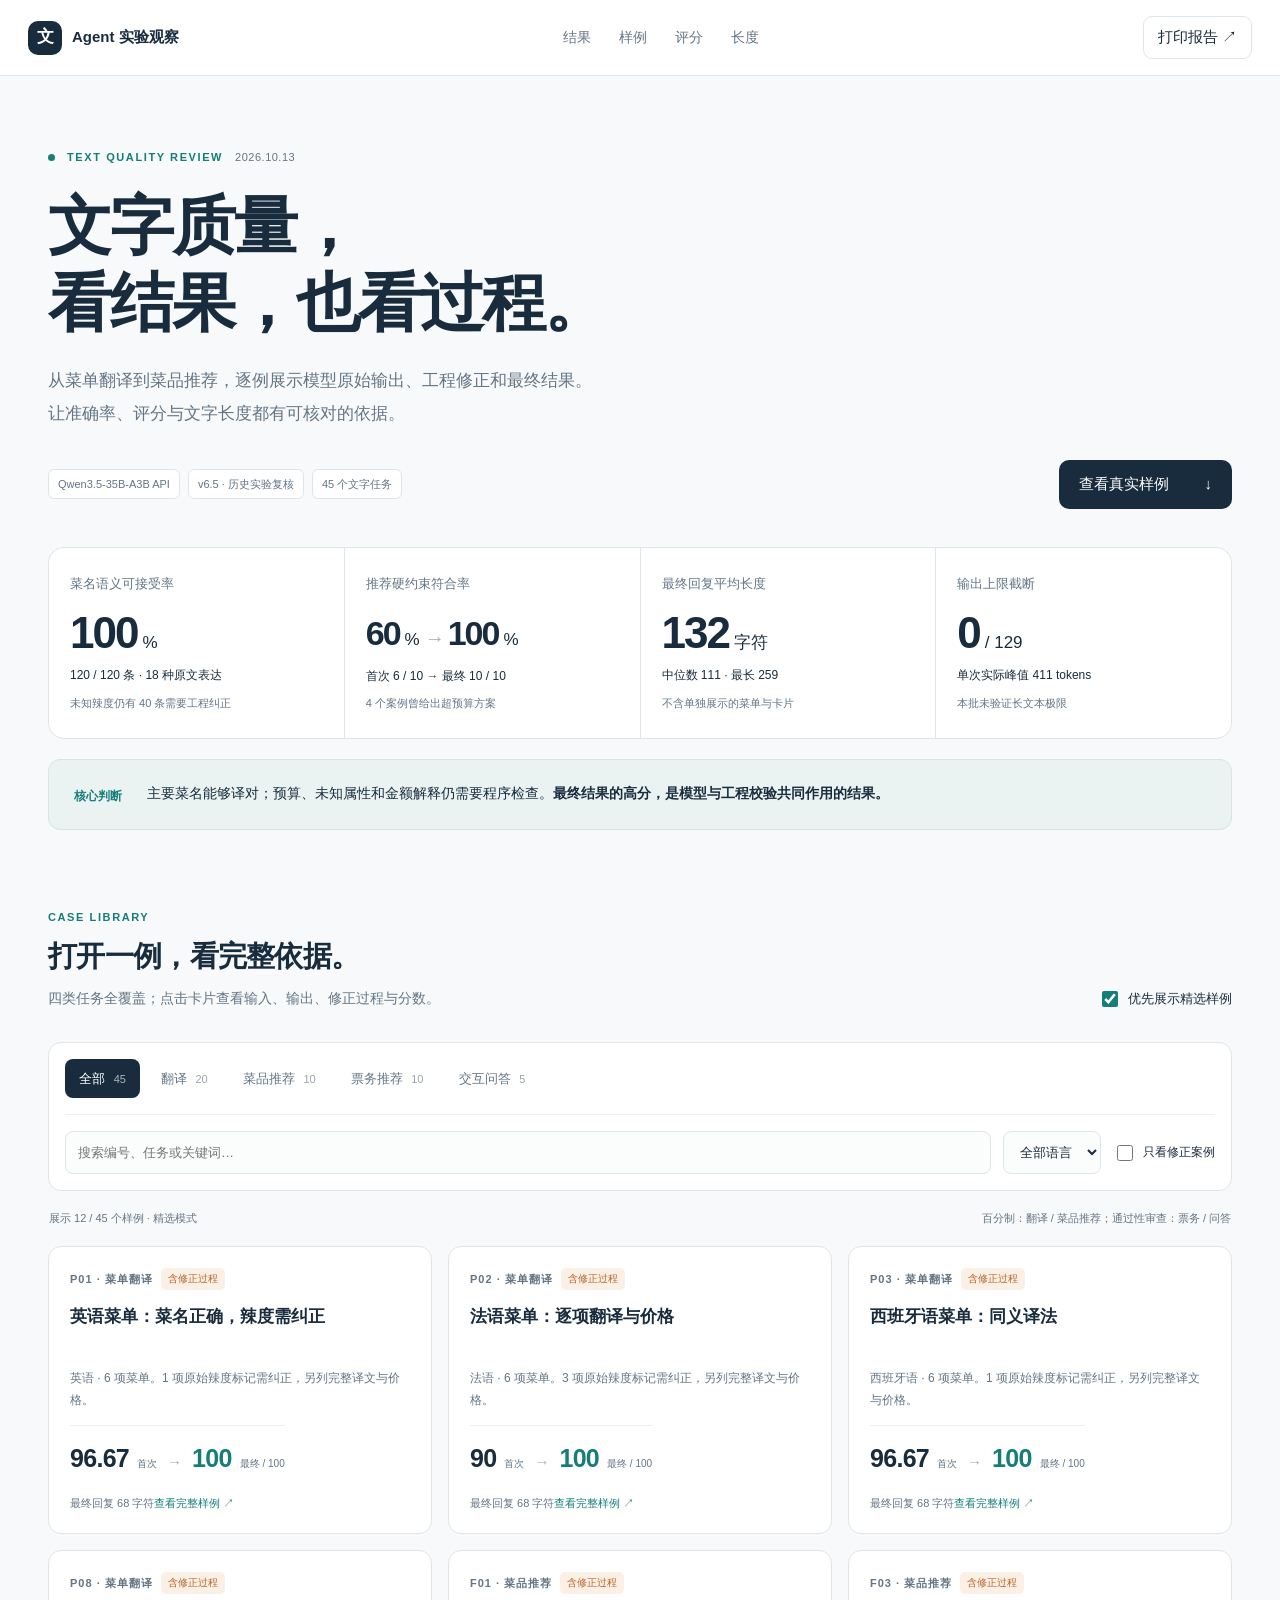
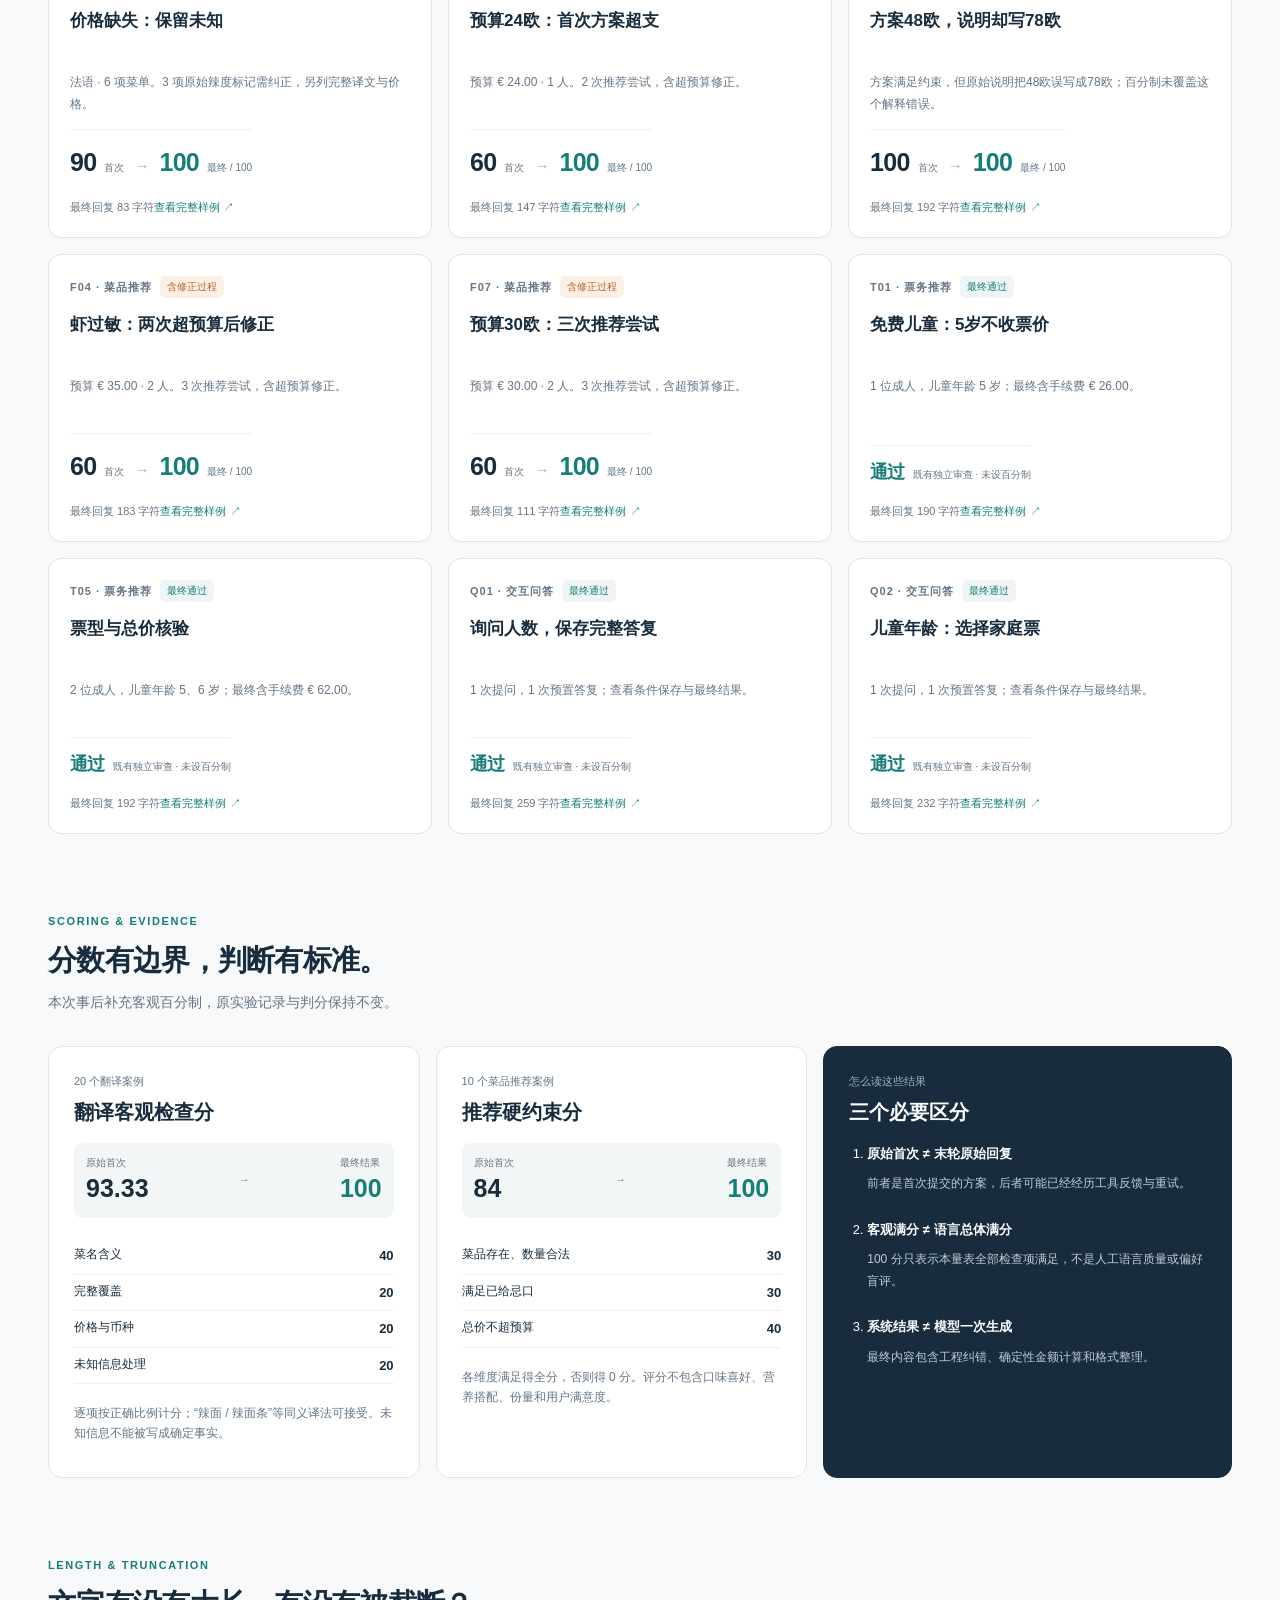
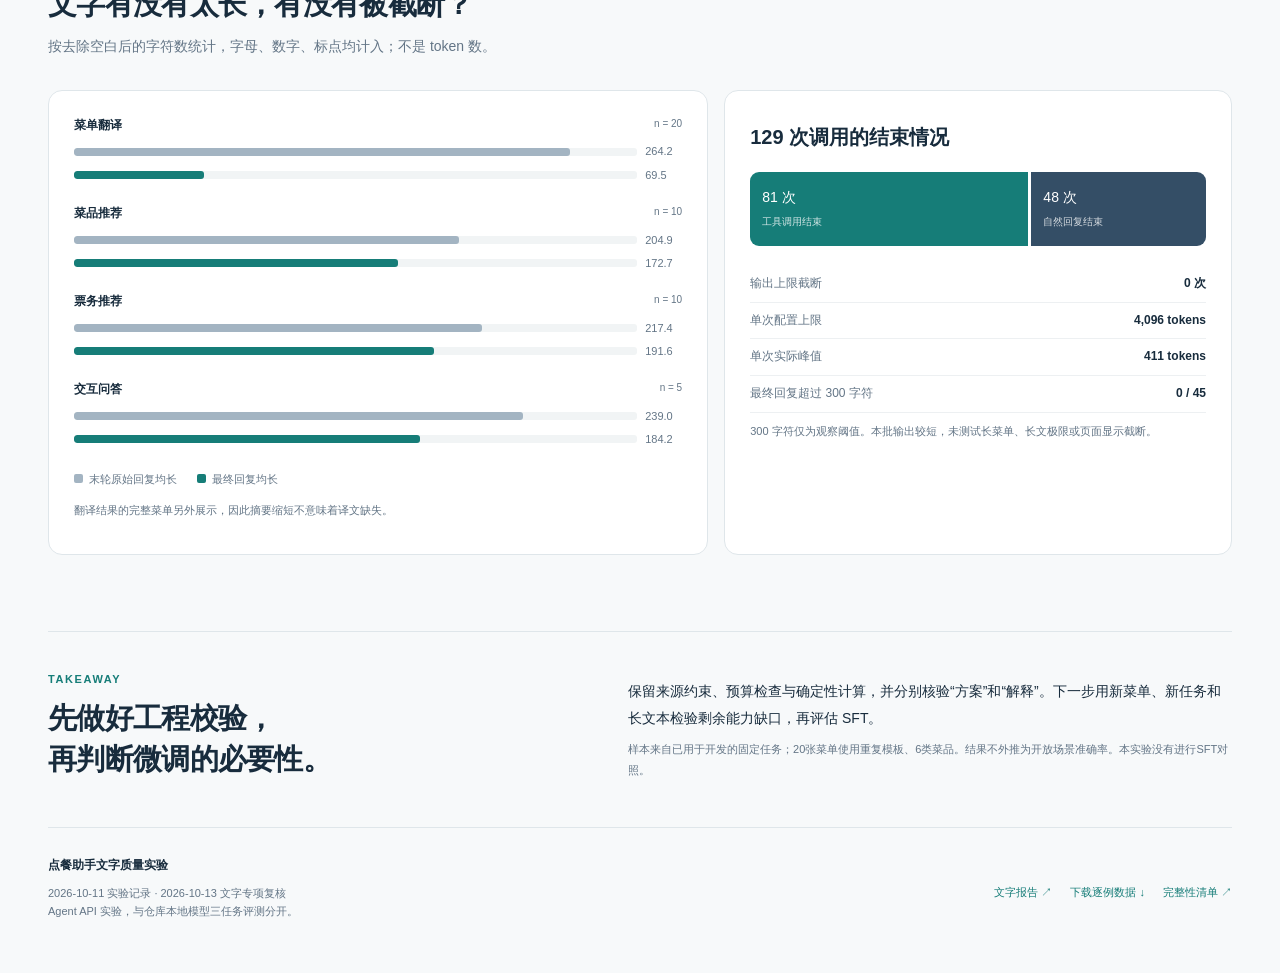
==== docs/agent-text-report/index.html @ ec736a0b "Add offline Agent text quality showcase with audited examples" ====
<!doctype html>
<html lang="zh-CN">
<head><meta charset="utf-8"><meta name="viewport" content="width=device-width,initial-scale=1"><meta name="description" content="45个文字任务的输入、原始输出、最终结果与评分。离线可用的点餐助手实验展示。"><title>点餐助手 · 文字质量实验</title><link rel="stylesheet" href="assets/style.css"></head>
<body>
<header class="topbar"><a class="brand" href="#"><span class="brand-icon">文</span> Agent 实验观察</a><nav aria-label="页面导航"><a href="#results">结果</a><a href="#examples">样例</a><a href="#method">评分</a><a href="#length">长度</a></nav><button class="quiet" id="print">打印报告 ↗</button></header>
<main>
<section class="hero"><div class="eyebrow"><i></i> TEXT QUALITY REVIEW <span>2026.10.13</span></div><h1>文字质量，<br>看结果，也看过程。</h1><p class="hero-description">从菜单翻译到菜品推荐，逐例展示模型原始输出、工程修正和最终结果。<br class="desktop">让准确率、评分与文字长度都有可核对的依据。</p><div class="hero-bottom"><div class="chips"><span>Qwen3.5-35B-A3B API</span><span>v6.5 · 历史实验复核</span><span>45 个文字任务</span></div><a class="primary" href="#examples">查看真实样例 <span>↓</span></a></div></section>
<section id="results" class="stats" aria-label="核心结果">
<article><div class="stat-label">菜名语义可接受率</div><div class="stat-number">100<span>%</span></div><p>120 / 120 条 · 18 种原文表达</p><small>未知辣度仍有 40 条需要工程纠正</small></article>
<article><div class="stat-label">推荐硬约束符合率</div><div class="stat-number flow">60<span>%</span><b>→</b>100<span>%</span></div><p>首次 6 / 10 → 最终 10 / 10</p><small>4 个案例曾给出超预算方案</small></article>
<article><div class="stat-label">最终回复平均长度</div><div class="stat-number">132<span>字符</span></div><p>中位数 111 · 最长 259</p><small>不含单独展示的菜单与卡片</small></article>
<article><div class="stat-label">输出上限截断</div><div class="stat-number">0<span>/ 129</span></div><p>单次实际峰值 411 tokens</p><small>本批未验证长文本极限</small></article>
</section>
<aside class="key-finding"><span>核心判断</span><p>主要菜名能够译对；预算、未知属性和金额解释仍需要程序检查。<strong>最终结果的高分，是模型与工程校验共同作用的结果。</strong></p></aside>
<section id="examples" class="section"><div class="section-head"><div><div class="eyebrow">CASE LIBRARY</div><h2>打开一例，看完整依据。</h2><p>四类任务全覆盖；点击卡片查看输入、输出、修正过程与分数。</p></div><label class="feature-switch"><input id="featured" type="checkbox" checked> 优先展示精选样例</label></div>
<div class="filters"><div class="tabs" role="group" aria-label="任务类型"><button class="active" data-group="all" aria-pressed="true">全部 <em>45</em></button><button data-group="paper" aria-pressed="false">翻译 <em>20</em></button><button data-group="food" aria-pressed="false">菜品推荐 <em>10</em></button><button data-group="ticket" aria-pressed="false">票务推荐 <em>10</em></button><button data-group="interactive" aria-pressed="false">交互问答 <em>5</em></button></div><div class="filter-inputs"><input id="search" type="search" placeholder="搜索编号、任务或关键词…" aria-label="搜索样例"><select id="language" aria-label="语言筛选"><option value="all">全部语言</option><option value="English">英语</option><option value="French">法语</option><option value="Spanish">西班牙语</option></select><label><input type="checkbox" id="corrected"> 只看修正案例</label></div></div>
<div class="list-caption"><span id="case-count" aria-live="polite"></span><span>百分制：翻译 / 菜品推荐；通过性审查：票务 / 问答</span></div><div id="case-grid" class="case-grid"></div><div id="empty" class="empty" hidden>没有匹配样例。试试关闭精选筛选或更换关键词。</div></section>
<section id="method" class="section"><div class="section-head"><div><div class="eyebrow">SCORING & EVIDENCE</div><h2>分数有边界，判断有标准。</h2><p>本次事后补充客观百分制，原实验记录与判分保持不变。</p></div></div><div class="method-grid"><article class="panel"><div class="panel-kicker">20 个翻译案例</div><h3>翻译客观检查分</h3><div class="score-comparison"><span>原始首次 <b>93.33</b></span><span>→</span><span>最终结果 <b>100</b></span></div><ul class="rubric"><li><span>菜名含义</span><b>40</b></li><li><span>完整覆盖</span><b>20</b></li><li><span>价格与币种</span><b>20</b></li><li><span>未知信息处理</span><b>20</b></li></ul><p>逐项按正确比例计分；“辣面 / 辣面条”等同义译法可接受。未知信息不能被写成确定事实。</p></article><article class="panel"><div class="panel-kicker">10 个菜品推荐案例</div><h3>推荐硬约束分</h3><div class="score-comparison"><span>原始首次 <b>84</b></span><span>→</span><span>最终结果 <b>100</b></span></div><ul class="rubric"><li><span>菜品存在、数量合法</span><b>30</b></li><li><span>满足已给忌口</span><b>30</b></li><li><span>总价不超预算</span><b>40</b></li></ul><p>各维度满足得全分，否则得 0 分。评分不包含口味喜好、营养搭配、份量和用户满意度。</p></article><article class="panel dark"><div class="panel-kicker">怎么读这些结果</div><h3>三个必要区分</h3><ol><li><b>原始首次 ≠ 末轮原始回复</b><p>前者是首次提交的方案，后者可能已经经历工具反馈与重试。</p></li><li><b>客观满分 ≠ 语言总体满分</b><p>100 分只表示本量表全部检查项满足，不是人工语言质量或偏好盲评。</p></li><li><b>系统结果 ≠ 模型一次生成</b><p>最终内容包含工程纠错、确定性金额计算和格式整理。</p></li></ol></article></div></section>
<section id="length" class="section"><div class="section-head"><div><div class="eyebrow">LENGTH & TRUNCATION</div><h2>文字有没有太长，有没有被截断？</h2><p>按去除空白后的字符数统计，字母、数字、标点均计入；不是 token 数。</p></div></div><div class="length-layout"><div class="panel"><div id="length-chart"></div><div class="legend"><span><i class="raw-dot"></i>末轮原始回复均长</span><span><i class="final-dot"></i>最终回复均长</span></div><p class="note">翻译结果的完整菜单另外展示，因此摘要缩短不意味着译文缺失。</p></div><div class="panel"><h3>129 次调用的结束情况</h3><div class="termination"><div style="flex:81">81 次<br><small>工具调用结束</small></div><div style="flex:48">48 次<br><small>自然回复结束</small></div></div><dl class="numbers"><div><dt>输出上限截断</dt><dd>0 次</dd></div><div><dt>单次配置上限</dt><dd>4,096 tokens</dd></div><div><dt>单次实际峰值</dt><dd>411 tokens</dd></div><div><dt>最终回复超过 300 字符</dt><dd>0 / 45</dd></div></dl><p class="note">300 字符仅为观察阈值。本批输出较短，未测试长菜单、长文极限或页面显示截断。</p></div></div></section>
<section class="closing"><div><div class="eyebrow">TAKEAWAY</div><h2>先做好工程校验，<br>再判断微调的必要性。</h2></div><div><p>保留来源约束、预算检查与确定性计算，并分别核验“方案”和“解释”。下一步用新菜单、新任务和长文本检验剩余能力缺口，再评估 SFT。</p><p class="note">样本来自已用于开发的固定任务；20张菜单使用重复模板、6类菜品。结果不外推为开放场景准确率。本实验没有进行SFT对照。</p></div></section>
<footer><div><b>点餐助手文字质量实验</b><p>2026-10-11 实验记录 · 2026-10-13 文字专项复核<br>Agent API 实验，与仓库本地模型三任务评测分开。</p></div><div class="footer-links"><a href="report.md">文字报告 ↗</a><a href="data/cases.json" download>下载逐例数据 ↓</a><a href="data/integrity.json">完整性清单 ↗</a></div></footer>
</main>
<dialog id="case-dialog" aria-labelledby="detail-title"><header class="dialog-header"><div><span id="detail-kicker" class="eyebrow"></span><h2 id="detail-title"></h2></div><button id="close-dialog" class="close" aria-label="关闭样例">×</button></header><div id="detail-content"></div><div class="dialog-footer"><span id="detail-position"></span><div><button id="previous" class="quiet">← 上一例</button><button id="next" class="quiet">下一例 →</button></div></div></dialog>
<script src="assets/data.js"></script><script src="assets/app.js"></script>
</body></html>
---- docs/agent-text-report/assets/style.css ----
:root{--ink:#182c3d;--muted:#637586;--line:#dfe6ea;--teal:#167d78;--orange:#b96327;--surface:#f2f5f6}*{box-sizing:border-box}html{scroll-behavior:smooth;scroll-padding-top:90px}body{margin:0;background:#f7f9fa;color:var(--ink);font:15px/1.65 Inter,"Segoe UI","Microsoft YaHei",sans-serif}a{color:inherit}button,input,select{font:inherit}button,a,input,select{outline-offset:4px}button{cursor:pointer}button:disabled{opacity:.4;cursor:default}.topbar{height:76px;display:flex;align-items:center;justify-content:space-between;padding:0 max(28px,calc((100vw - 1240px)/2));border-bottom:1px solid var(--line);background:#ffffffed;backdrop-filter:blur(16px);position:sticky;top:0;z-index:20;gap:24px}.brand{display:flex;align-items:center;gap:10px;text-decoration:none;font-weight:700;white-space:nowrap}.brand-icon{display:grid;place-items:center;width:34px;height:34px;background:var(--ink);color:white;border-radius:10px;font-size:17px}.topbar nav{display:flex;gap:28px}.topbar nav a{text-decoration:none;color:var(--muted);font-size:14px}.topbar nav a:hover{color:var(--teal)}.quiet{border:1px solid var(--line);border-radius:9px;padding:8px 14px;background:white;color:var(--ink)}main{max-width:1240px;padding:0 28px;margin:auto}.hero{padding:72px 0 38px}.eyebrow{font-size:11px;font-weight:750;letter-spacing:1.6px;color:var(--teal);display:flex;gap:12px;align-items:center}.eyebrow i{width:7px;height:7px;background:var(--teal);border-radius:50%}.eyebrow span{color:var(--muted);font-weight:400;letter-spacing:.5px}h1{font-size:clamp(36px,5vw,64px);letter-spacing:-2px;line-height:1.2;font-weight:750;margin:22px 0}h2{font-size:29px;line-height:1.4;letter-spacing:-.7px;margin:10px 0}h3{font-size:20px;line-height:1.45;margin:7px 0 16px}p{margin:8px 0}.hero-description{font-size:17px;line-height:1.95;color:var(--muted)}.hero-bottom{display:flex;align-items:center;justify-content:space-between;gap:20px;margin-top:30px}.chips{display:flex;flex-wrap:wrap;gap:8px}.chips span,.badge{font-size:11px;border:1px solid var(--line);background:white;border-radius:6px;padding:5px 9px;color:var(--muted)}.primary{background:var(--ink);color:white;padding:12px 20px;border-radius:10px;text-decoration:none;display:flex;gap:36px;white-space:nowrap}.stats{display:grid;grid-template-columns:repeat(4,minmax(0,1fr));gap:1px;background:var(--line);border:1px solid var(--line);border-radius:16px;overflow:hidden}.stats article{padding:25px 21px;background:white}.stat-label{font-size:13px;color:var(--muted)}.stat-number{font-size:44px;letter-spacing:-2px;font-weight:650;line-height:1.5;margin-top:6px;white-space:nowrap}.stat-number span{font-size:17px;letter-spacing:0;margin-left:5px;font-weight:500}.stat-number.flow{font-size:34px;line-height:1.95}.stat-number b{font-size:20px;color:#a3b3bb;margin:0 5px}.stats p{font-size:12px;margin:0 0 8px}.stats small{font-size:11px;color:var(--muted);line-height:1.7;display:block}.key-finding{display:flex;gap:25px;padding:22px 25px;background:#eaf3f1;border:1px solid #d5e5e0;border-radius:12px;margin:20px 0 0}.key-finding>span{font-size:12px;color:var(--teal);font-weight:700;white-space:nowrap;padding-top:5px}.key-finding p{margin:0;font-size:14px}.key-finding strong{font-weight:600}.section{padding-top:78px}.section-head{display:flex;align-items:flex-end;justify-content:space-between;gap:20px;margin-bottom:24px}.section-head p{color:var(--muted);font-size:14px}.feature-switch{white-space:nowrap;font-size:13px;display:flex;gap:7px;align-items:center;padding-bottom:8px}input[type=checkbox]{accent-color:var(--teal);width:16px;height:16px}.filters{background:white;border:1px solid var(--line);border-radius:13px;padding:16px}.tabs{display:flex;gap:7px;flex-wrap:wrap}.tabs button{background:transparent;border:0;border-radius:8px;padding:9px 14px;font-size:13px;color:var(--muted)}.tabs button.active{background:var(--ink);color:white}.tabs em{font-style:normal;font-size:11px;opacity:.65;margin-left:5px}.filter-inputs{display:flex;gap:12px;margin-top:16px;padding-top:16px;border-top:1px solid #edf0f2}.filter-inputs input[type=search]{flex:1;min-width:120px}.filter-inputs input[type=search],.filter-inputs select{border:1px solid var(--line);padding:10px 12px;background:#fbfcfc;border-radius:8px;font-size:13px;color:var(--ink)}.filter-inputs label{display:flex;align-items:center;gap:7px;font-size:12px;white-space:nowrap}.list-caption{display:flex;justify-content:space-between;gap:14px;color:var(--muted);font-size:11px;margin:18px 1px}.case-grid{display:grid;grid-template-columns:repeat(3,minmax(0,1fr));gap:16px}.case-card{background:white;border:1px solid var(--line);border-radius:13px;padding:21px;text-align:left;color:var(--ink);display:flex;flex-direction:column;gap:14px;transition:transform .15s,border-color .15s;min-width:0}.case-card:hover{transform:translateY(-3px);border-color:#87b1ac;box-shadow:0 8px 24px #17324a08}.card-top{display:flex;justify-content:space-between;align-items:center;gap:8px}.case-id{font-size:11px;letter-spacing:1px;font-weight:700;color:var(--muted)}.tag{background:#eef5f4;color:var(--teal);border-radius:5px;padding:3px 7px;font-size:10px}.tag.warning{background:#fbf0e6;color:var(--orange)}.case-card h3{font-size:17px;margin:0;line-height:1.5;min-height:50px}.case-card p{font-size:12px;color:var(--muted);margin:0;line-height:1.8;min-height:43px}.card-score{display:flex;gap:8px;align-items:baseline;padding-top:12px;border-top:1px solid #edf0f2;margin-top:auto}.card-score b{font-size:25px;font-weight:650;letter-spacing:-.7px}.card-score b.final{color:var(--teal)}.card-score small{font-size:10px;color:var(--muted)}.card-score .arrow{font-size:15px;color:#a2b1ba;margin:0 2px}.card-footer{display:flex;justify-content:space-between;font-size:11px;color:var(--muted)}.card-footer span:last-child{color:var(--teal)}.pass-score{font-size:18px!important;color:var(--teal)}.empty{padding:50px;text-align:center;color:var(--muted);border:1px dashed var(--line);border-radius:13px}.method-grid{display:grid;grid-template-columns:1fr 1fr 1.1fr;gap:16px}.panel{background:white;border:1px solid var(--line);border-radius:14px;padding:25px;min-width:0}.panel-kicker{font-size:11px;color:var(--muted);margin-bottom:8px}.score-comparison{display:flex;justify-content:space-between;align-items:center;background:#f3f6f6;padding:12px;border-radius:8px;font-size:10px;color:var(--muted)}.score-comparison b{display:block;color:var(--ink);font-size:25px;line-height:1.4}.score-comparison span:last-child b{color:var(--teal)}.rubric{list-style:none;padding:0;margin:20px 0}.rubric li{display:flex;justify-content:space-between;border-bottom:1px solid #edf0f2;padding:7px 0;font-size:12px}.rubric b{font-size:13px}.panel>p{color:var(--muted);font-size:12px}.panel.dark{background:var(--ink);color:white;border-color:var(--ink)}.dark .panel-kicker{color:#98b7c0}.dark ol{padding-left:18px;display:flex;flex-direction:column;gap:16px;font-size:13px}.dark ol p{font-size:12px;color:#c0cfd6;line-height:1.85}.length-layout{display:grid;grid-template-columns:1.3fr 1fr;gap:16px}.bar-group{margin-bottom:20px}.bar-label{display:flex;justify-content:space-between;margin-bottom:7px;font-size:12px}.bar-label small{color:var(--muted)}.bar-row{display:flex;align-items:center;gap:8px;margin:5px 0}.bar-track{height:8px;border-radius:3px;background:#f1f4f5;flex:1;overflow:hidden}.bar-fill{height:100%;background:#a3b4c2;border-radius:3px}.bar-fill.final{background:var(--teal)}.bar-row>span{width:37px;font-size:11px;color:var(--muted);font-variant-numeric:tabular-nums}.legend{display:flex;gap:20px;font-size:11px;color:var(--muted);margin:22px 0 12px}.legend i{width:9px;height:9px;display:inline-block;margin-right:6px;border-radius:2px}.raw-dot{background:#a3b4c2}.final-dot{background:var(--teal)}.note{font-size:11px!important;color:var(--muted);line-height:1.9}.termination{display:flex;gap:3px;border-radius:9px;overflow:hidden;margin:20px 0}.termination>div{padding:14px 12px;font-size:14px;color:white;background:var(--teal)}.termination>div+div{background:#344e66}.termination small{font-size:10px;opacity:.8}.numbers{margin:0}.numbers>div{display:flex;justify-content:space-between;border-bottom:1px solid #edf0f2;padding:8px 0;gap:12px;font-size:12px}.numbers dt{color:var(--muted)}.numbers dd{margin:0;font-weight:600}.closing{display:grid;grid-template-columns:1fr 1.15fr;gap:55px;border-top:1px solid var(--line);margin-top:76px;padding:38px 0}.closing p{font-size:14px;line-height:1.9}footer{display:flex;justify-content:space-between;gap:20px;padding:28px 0 45px;border-top:1px solid var(--line);font-size:12px}footer p{color:var(--muted);font-size:11px}.footer-links{display:flex;gap:18px;align-items:center;font-size:11px}.footer-links a{text-decoration:none;color:var(--teal)}dialog{width:min(1120px,calc(100vw - 32px));max-height:92vh;overflow:auto;border:1px solid var(--line);border-radius:18px;padding:0;color:var(--ink);background:#f8fafb;box-shadow:0 25px 100px #0c233440}dialog::backdrop{background:#102a3d80;backdrop-filter:blur(4px)}body.dialog-open{overflow:hidden}.dialog-header{padding:24px 30px 20px;display:flex;justify-content:space-between;align-items:center;background:white;border-bottom:1px solid var(--line);gap:20px;position:sticky;top:0;z-index:5}.dialog-header h2{font-size:23px;margin:5px 0 0}.close{border:1px solid var(--line);background:white;font-size:26px;width:38px;height:38px;border-radius:50%;flex-shrink:0;display:grid;place-items:center;line-height:1}.detail-main{padding:25px 30px}.detail-score{display:flex;align-items:center;justify-content:space-between;gap:22px;padding:20px 23px;background:var(--ink);color:white;border-radius:12px;margin-bottom:22px}.detail-score .score-pair{display:flex;gap:20px;align-items:center;flex-shrink:0}.score-pair b{font-size:31px;font-weight:600}.score-pair span{font-size:11px;display:block;color:#b5c8d2}.score-pair .to{color:#b5c8d2}.detail-score p{font-size:12px;color:#dae4e9;max-width:510px}.detail-columns{display:grid;grid-template-columns:310px 1fr;gap:22px;align-items:start}.input-panel{background:white;border:1px solid var(--line);padding:18px;border-radius:11px}.input-panel h3{font-size:15px;margin:0 0 12px}.input-panel img{width:100%;border:1px solid var(--line);border-radius:6px}.input-panel .source-link{display:block;font-size:11px;color:var(--teal);margin:8px 0 14px}.detail-label{font-size:11px;letter-spacing:.3px;color:var(--muted);margin:0 0 9px}.input-panel p{font-size:12px;white-space:pre-wrap;overflow-wrap:anywhere}.detail-chip{display:inline-block;font-size:11px;background:#eef3f5;padding:4px 7px;border-radius:5px;margin:0 4px 5px 0}.detail-block{background:white;border:1px solid var(--line);padding:20px;border-radius:11px;margin-bottom:15px;min-width:0}.detail-block h3{font-size:16px;margin:0 0 12px}.detail-block h4{font-size:12px;margin:12px 0 8px}.detail-block pre,.input-panel pre{font:12px/1.9 "Segoe UI","Microsoft YaHei",sans-serif;white-space:pre-wrap;overflow-wrap:anywhere;margin:0;background:#f5f7f8;border-radius:7px;padding:13px;color:#334d61;max-height:390px;overflow:auto}.input-panel pre{max-height:270px;font-size:11px}.detail-block.final-block{border-top:3px solid var(--teal)}.detail-block.raw-block{border-top:3px solid #c29168}.comparison-table{width:100%;border-collapse:collapse;font-size:11px;text-align:left}.comparison-table th{color:var(--muted);font-weight:500;padding:9px 7px;border-bottom:1px solid var(--line);background:#f5f7f8}.comparison-table td{padding:10px 7px;border-bottom:1px solid #edf0f2;vertical-align:top;overflow-wrap:anywhere}.table-wrap{overflow:auto}.changed{color:var(--orange);background:#fff5ec;border-radius:4px;padding:2px 4px;display:inline-block}.correct{color:var(--teal)}.detail-note{font-size:11px;color:var(--muted);margin:9px 0}.explanation{padding:12px 15px;background:#edf5f3;border-radius:8px;font-size:12px;margin-bottom:16px;line-height:1.9}.explanation.warning{background:#fff3e8;color:#855029}.timeline-item{border-left:2px solid #d5e4e3;padding:0 0 18px 14px;margin-left:5px;font-size:12px}.timeline-item:last-child{padding-bottom:0}.timeline-item b{display:block}.timeline-item p{font-size:11px;color:var(--muted)}details{margin:12px 0}summary{cursor:pointer;font-size:12px;color:var(--teal)}details>pre{margin-top:9px!important}.audit-note{font-size:12px;color:var(--muted);line-height:1.95}.dialog-footer{display:flex;justify-content:space-between;align-items:center;border-top:1px solid var(--line);background:white;padding:16px 30px;font-size:11px;color:var(--muted)}.dialog-footer>div{display:flex;gap:8px}.qa{margin:12px 0;font-size:12px;border-left:2px solid var(--teal);padding-left:12px}.qa b{color:var(--teal)}[hidden]{display:none!important}
@media(max-width:1050px){.stats{grid-template-columns:repeat(2,minmax(0,1fr))}.case-grid{grid-template-columns:repeat(2,minmax(0,1fr))}.method-grid{grid-template-columns:1fr 1fr}.method-grid .dark{grid-column:1/-1}.dark ol{flex-direction:row;gap:35px}.dark li{flex:1}.detail-columns{grid-template-columns:260px 1fr}.detail-score{align-items:flex-start;flex-direction:column}}
@media(max-width:700px){.topbar{height:64px;padding:0 18px;gap:12px}.topbar nav{display:none}.topbar .quiet{font-size:11px;padding:7px 10px}main{padding:0 18px}.hero{padding-top:38px}h1{letter-spacing:-1px}.hero-description{font-size:14px}.hero-bottom{align-items:flex-start;flex-direction:column}.primary{padding:10px 16px;font-size:13px}.chips span{font-size:10px}.stats article{padding:18px 14px}.stat-number{font-size:36px}.stat-number.flow{font-size:27px}.stat-number span{font-size:13px}.stat-number b{font-size:15px;margin:0 2px}.stat-label{font-size:11px}.stats p,.stats small{font-size:10px}.key-finding{flex-direction:column;gap:5px;padding:17px}.key-finding p{font-size:12px}.section{padding-top:52px}.section-head{align-items:flex-start;flex-direction:column;gap:10px}h2{font-size:24px}.section-head p{font-size:12px}.feature-switch{font-size:12px}.filter-inputs{flex-wrap:wrap;gap:9px}.filter-inputs input[type=search]{flex-basis:100%}.filter-inputs select{flex:1}.tabs{gap:2px}.tabs button{padding:7px 8px;font-size:11px}.list-caption{flex-direction:column;gap:3px}.case-grid,.method-grid,.length-layout{grid-template-columns:1fr}.case-card h3{min-height:0}.case-card p{min-height:0}.dark ol{flex-direction:column;gap:12px}.closing{grid-template-columns:1fr;gap:12px;margin-top:50px}.footer-links{flex-wrap:wrap;gap:12px}footer{flex-direction:column}.dialog-header{padding:17px}.dialog-header h2{font-size:19px}.detail-main{padding:16px}.detail-columns{grid-template-columns:1fr}.input-panel img{max-height:330px;object-fit:contain;background:white}.detail-block{padding:15px}.detail-score{padding:16px;gap:10px}.dialog-footer{padding:15px}.panel{padding:20px}.comparison-table{min-width:410px}.score-pair b{font-size:28px}}
@media(prefers-reduced-motion:reduce){html{scroll-behavior:auto}.case-card{transition:none}}
@media print{.topbar,.filters,.feature-switch,.primary,.footer-links,.dialog-footer,.close{display:none!important}body{background:white;font-size:11px}main{max-width:none;padding:0}.hero{padding:10px 0}h1{font-size:32px}.hero-description{font-size:12px}.section{padding-top:30px}.case-card,.panel,.stats,.key-finding{break-inside:avoid}.case-grid{grid-template-columns:repeat(3,1fr)}.closing{margin-top:30px}.stats article{padding:14px}body.dialog-open>header,body.dialog-open>main{display:none}body.dialog-open{overflow:visible}dialog[open]{position:static;width:100%;max-height:none;overflow:visible;border:0;box-shadow:none}.dialog-header{position:static}.detail-columns{grid-template-columns:240px 1fr}.detail-block pre{max-height:none;overflow:visible}.detail-main{padding:10px}}
.detail-columns > *{min-width:0}.table-wrap{max-width:100%}
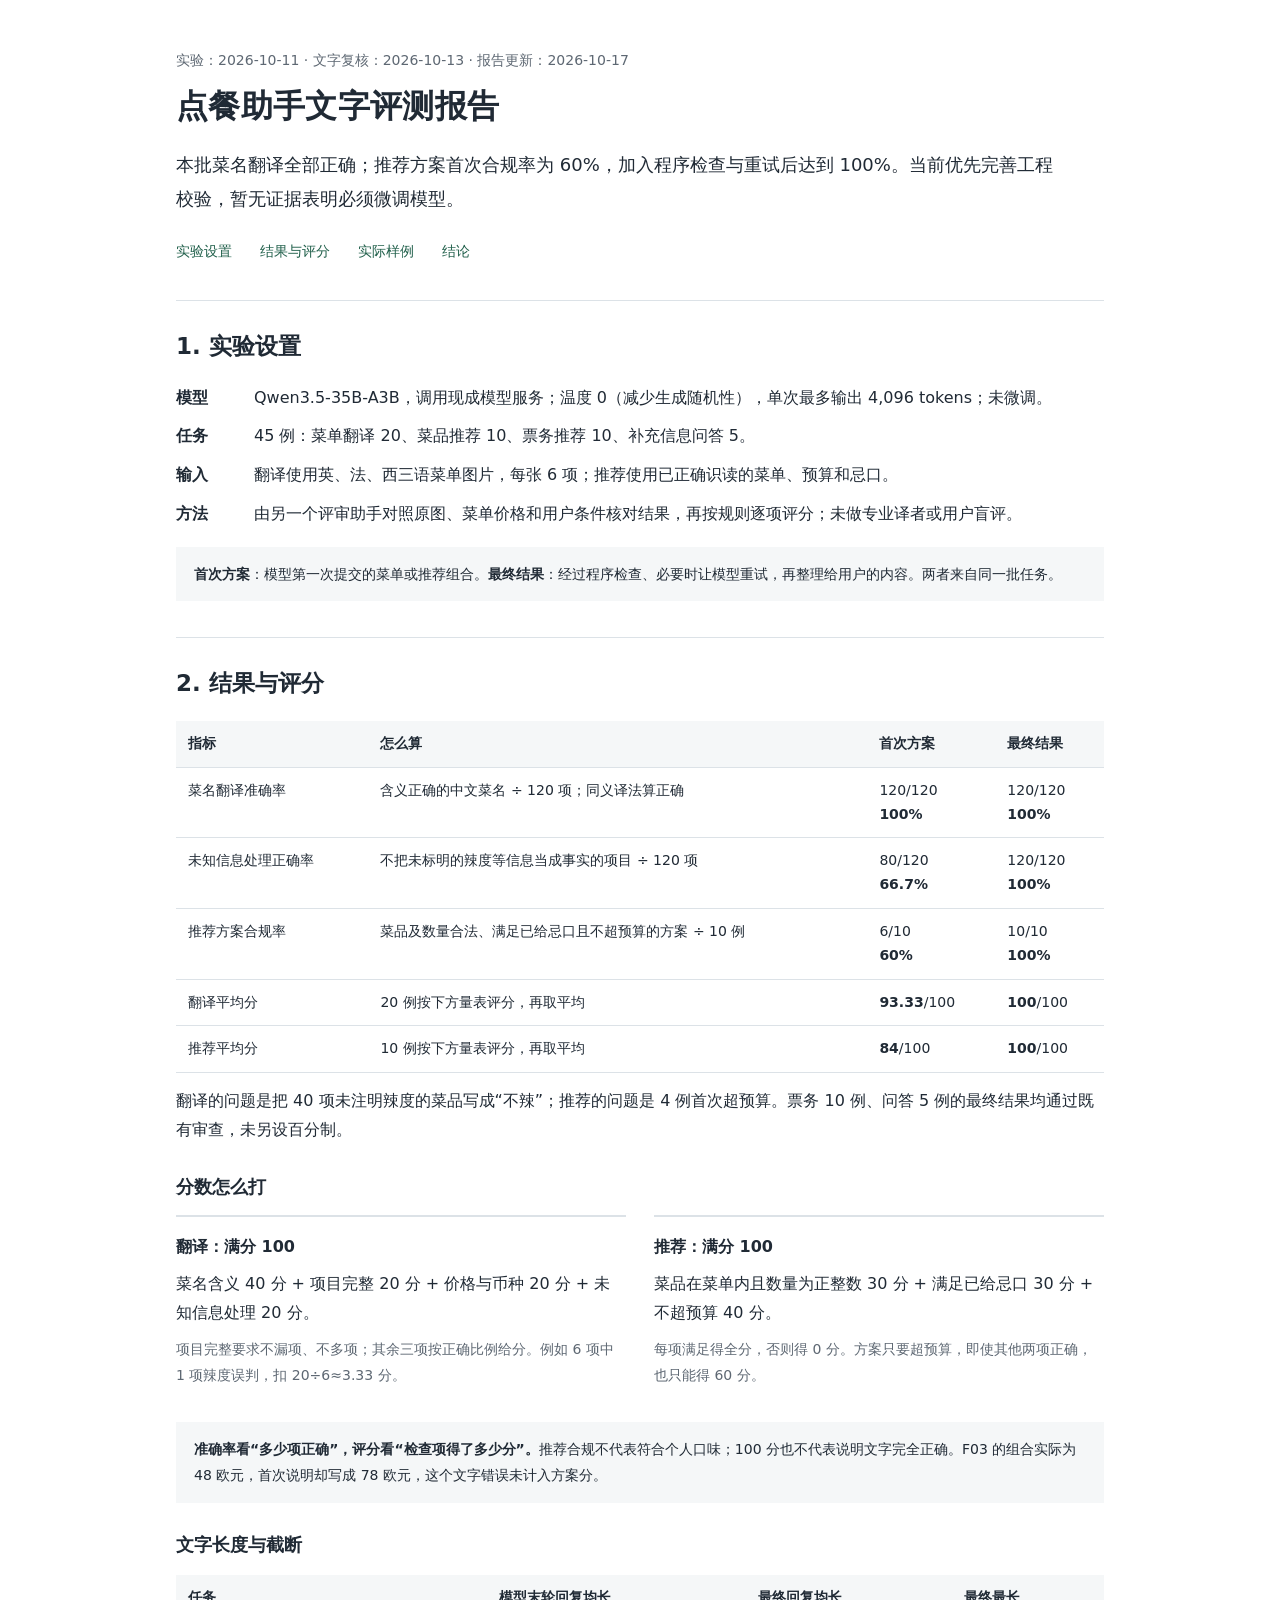
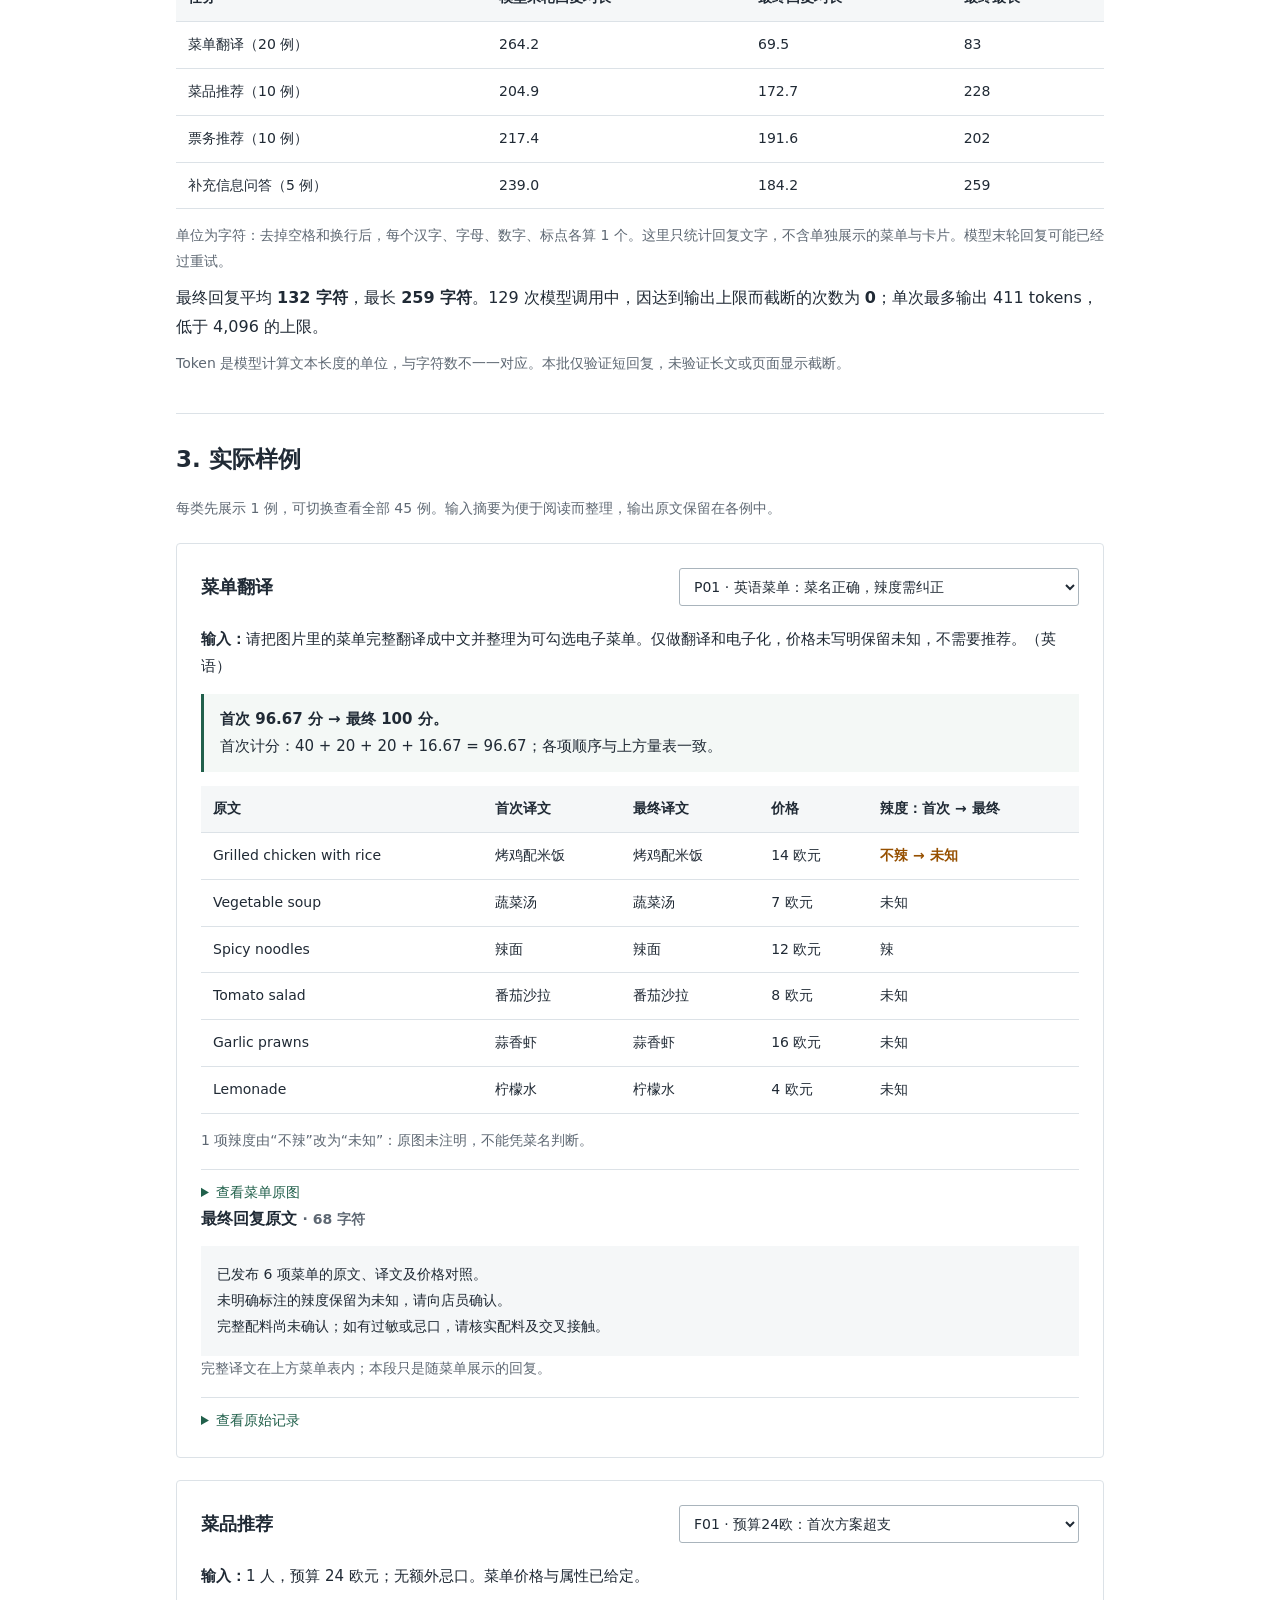
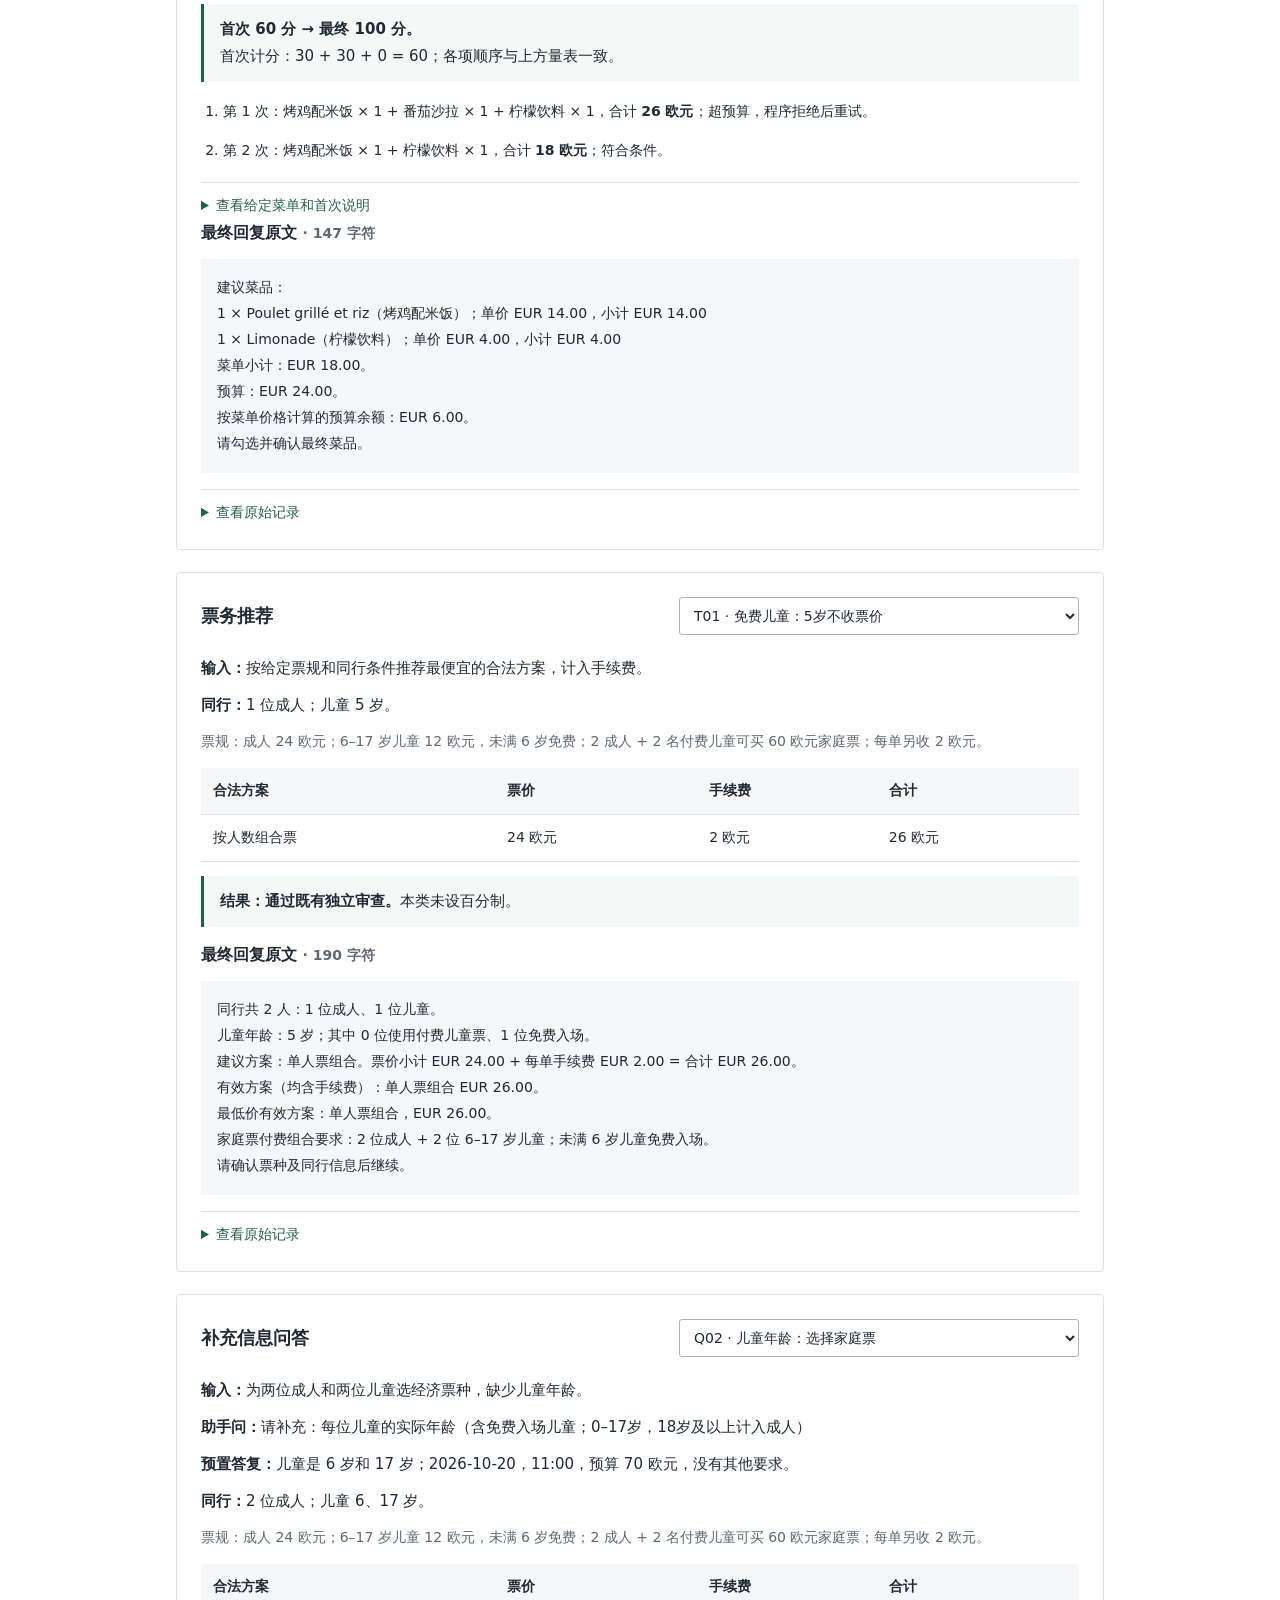
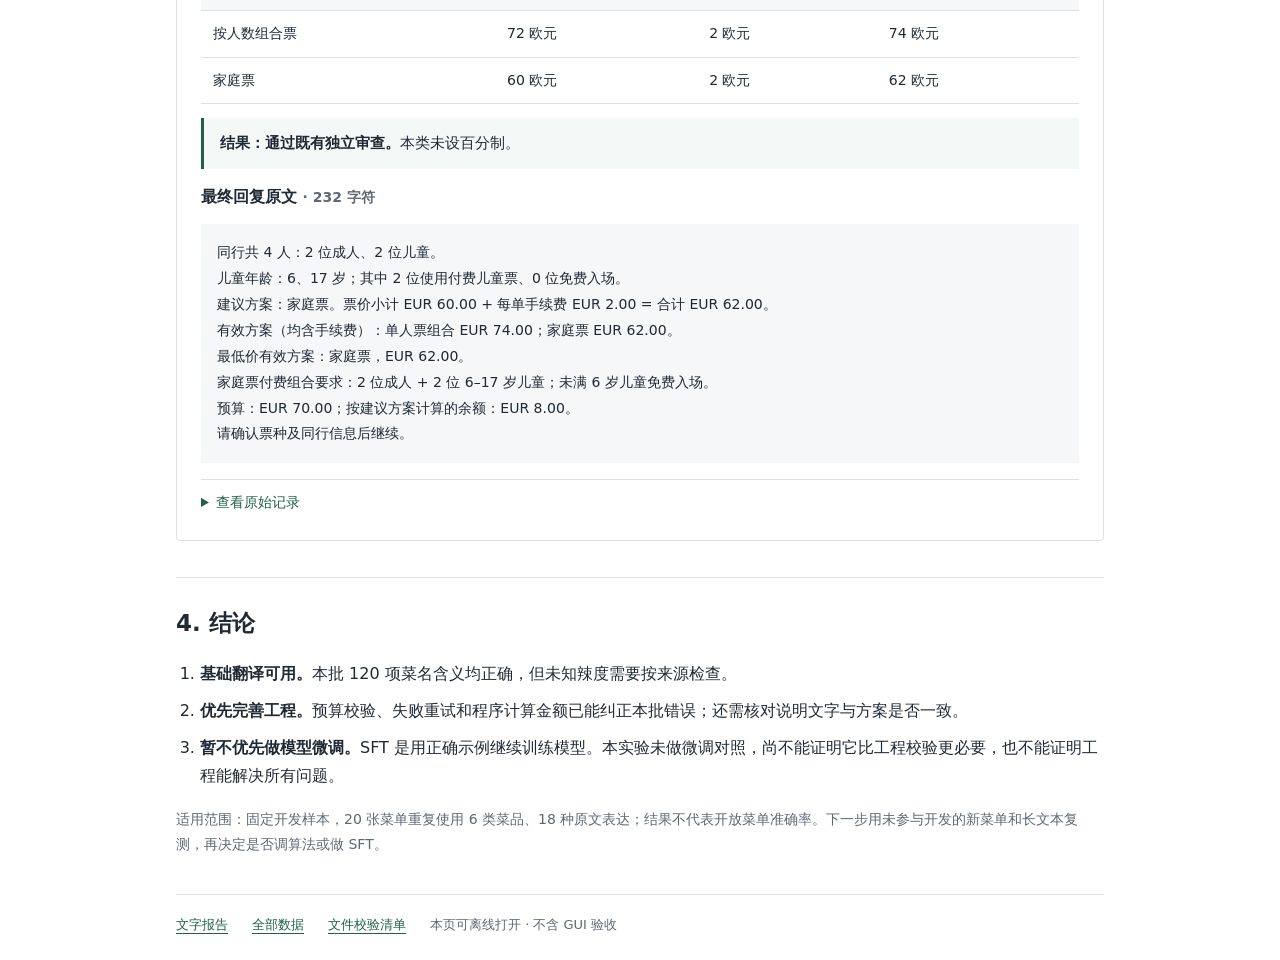
==== commit 7c51ee68: "Simplify text evaluation report and explain metrics with examples" ====
--- a/docs/agent-text-report/index.html
+++ b/docs/agent-text-report/index.html
@@ -1,25 +1,54 @@
 <!doctype html>
 <html lang="zh-CN">
-<head><meta charset="utf-8"><meta name="viewport" content="width=device-width,initial-scale=1"><meta name="description" content="45个文字任务的输入、原始输出、最终结果与评分。离线可用的点餐助手实验展示。"><title>点餐助手 · 文字质量实验</title><link rel="stylesheet" href="assets/style.css"></head>
-<body>
-<header class="topbar"><a class="brand" href="#"><span class="brand-icon">文</span> Agent 实验观察</a><nav aria-label="页面导航"><a href="#results">结果</a><a href="#examples">样例</a><a href="#method">评分</a><a href="#length">长度</a></nav><button class="quiet" id="print">打印报告 ↗</button></header>
-<main>
-<section class="hero"><div class="eyebrow"><i></i> TEXT QUALITY REVIEW <span>2026.10.13</span></div><h1>文字质量，<br>看结果，也看过程。</h1><p class="hero-description">从菜单翻译到菜品推荐，逐例展示模型原始输出、工程修正和最终结果。<br class="desktop">让准确率、评分与文字长度都有可核对的依据。</p><div class="hero-bottom"><div class="chips"><span>Qwen3.5-35B-A3B API</span><span>v6.5 · 历史实验复核</span><span>45 个文字任务</span></div><a class="primary" href="#examples">查看真实样例 <span>↓</span></a></div></section>
-<section id="results" class="stats" aria-label="核心结果">
-<article><div class="stat-label">菜名语义可接受率</div><div class="stat-number">100<span>%</span></div><p>120 / 120 条 · 18 种原文表达</p><small>未知辣度仍有 40 条需要工程纠正</small></article>
-<article><div class="stat-label">推荐硬约束符合率</div><div class="stat-number flow">60<span>%</span><b>→</b>100<span>%</span></div><p>首次 6 / 10 → 最终 10 / 10</p><small>4 个案例曾给出超预算方案</small></article>
-<article><div class="stat-label">最终回复平均长度</div><div class="stat-number">132<span>字符</span></div><p>中位数 111 · 最长 259</p><small>不含单独展示的菜单与卡片</small></article>
-<article><div class="stat-label">输出上限截断</div><div class="stat-number">0<span>/ 129</span></div><p>单次实际峰值 411 tokens</p><small>本批未验证长文本极限</small></article>
+<head><meta charset="utf-8"><meta name="viewport" content="width=device-width,initial-scale=1"><title>点餐助手文字评测报告</title><link rel="stylesheet" href="assets/style.css"></head>
+<body><main>
+<header>
+<p class="meta">实验：2026-10-11 · 文字复核：2026-10-13 · 报告更新：2026-10-17</p>
+<h1>点餐助手文字评测报告</h1>
+<p class="lead">本批菜名翻译全部正确；推荐方案首次合规率为 60%，加入程序检查与重试后达到 100%。当前优先完善工程校验，暂无证据表明必须微调模型。</p>
+<nav aria-label="报告目录"><a href="#setup">实验设置</a><a href="#results">结果与评分</a><a href="#examples">实际样例</a><a href="#conclusion">结论</a></nav>
+</header>
+<section id="setup">
+<h2>1. 实验设置</h2>
+<dl class="setup">
+<dt>模型</dt><dd>Qwen3.5-35B-A3B，调用现成模型服务；温度 0（减少生成随机性），单次最多输出 4,096 tokens；未微调。</dd>
+<dt>任务</dt><dd>45 例：菜单翻译 20、菜品推荐 10、票务推荐 10、补充信息问答 5。</dd>
+<dt>输入</dt><dd>翻译使用英、法、西三语菜单图片，每张 6 项；推荐使用已正确识读的菜单、预算和忌口。</dd>
+<dt>方法</dt><dd>由另一个评审助手对照原图、菜单价格和用户条件核对结果，再按规则逐项评分；未做专业译者或用户盲评。</dd>
+</dl>
+<p class="definition"><b>首次方案</b>：模型第一次提交的菜单或推荐组合。<b>最终结果</b>：经过程序检查、必要时让模型重试，再整理给用户的内容。两者来自同一批任务。</p>
 </section>
-<aside class="key-finding"><span>核心判断</span><p>主要菜名能够译对；预算、未知属性和金额解释仍需要程序检查。<strong>最终结果的高分，是模型与工程校验共同作用的结果。</strong></p></aside>
-<section id="examples" class="section"><div class="section-head"><div><div class="eyebrow">CASE LIBRARY</div><h2>打开一例，看完整依据。</h2><p>四类任务全覆盖；点击卡片查看输入、输出、修正过程与分数。</p></div><label class="feature-switch"><input id="featured" type="checkbox" checked> 优先展示精选样例</label></div>
-<div class="filters"><div class="tabs" role="group" aria-label="任务类型"><button class="active" data-group="all" aria-pressed="true">全部 <em>45</em></button><button data-group="paper" aria-pressed="false">翻译 <em>20</em></button><button data-group="food" aria-pressed="false">菜品推荐 <em>10</em></button><button data-group="ticket" aria-pressed="false">票务推荐 <em>10</em></button><button data-group="interactive" aria-pressed="false">交互问答 <em>5</em></button></div><div class="filter-inputs"><input id="search" type="search" placeholder="搜索编号、任务或关键词…" aria-label="搜索样例"><select id="language" aria-label="语言筛选"><option value="all">全部语言</option><option value="English">英语</option><option value="French">法语</option><option value="Spanish">西班牙语</option></select><label><input type="checkbox" id="corrected"> 只看修正案例</label></div></div>
-<div class="list-caption"><span id="case-count" aria-live="polite"></span><span>百分制：翻译 / 菜品推荐；通过性审查：票务 / 问答</span></div><div id="case-grid" class="case-grid"></div><div id="empty" class="empty" hidden>没有匹配样例。试试关闭精选筛选或更换关键词。</div></section>
-<section id="method" class="section"><div class="section-head"><div><div class="eyebrow">SCORING & EVIDENCE</div><h2>分数有边界，判断有标准。</h2><p>本次事后补充客观百分制，原实验记录与判分保持不变。</p></div></div><div class="method-grid"><article class="panel"><div class="panel-kicker">20 个翻译案例</div><h3>翻译客观检查分</h3><div class="score-comparison"><span>原始首次 <b>93.33</b></span><span>→</span><span>最终结果 <b>100</b></span></div><ul class="rubric"><li><span>菜名含义</span><b>40</b></li><li><span>完整覆盖</span><b>20</b></li><li><span>价格与币种</span><b>20</b></li><li><span>未知信息处理</span><b>20</b></li></ul><p>逐项按正确比例计分；“辣面 / 辣面条”等同义译法可接受。未知信息不能被写成确定事实。</p></article><article class="panel"><div class="panel-kicker">10 个菜品推荐案例</div><h3>推荐硬约束分</h3><div class="score-comparison"><span>原始首次 <b>84</b></span><span>→</span><span>最终结果 <b>100</b></span></div><ul class="rubric"><li><span>菜品存在、数量合法</span><b>30</b></li><li><span>满足已给忌口</span><b>30</b></li><li><span>总价不超预算</span><b>40</b></li></ul><p>各维度满足得全分，否则得 0 分。评分不包含口味喜好、营养搭配、份量和用户满意度。</p></article><article class="panel dark"><div class="panel-kicker">怎么读这些结果</div><h3>三个必要区分</h3><ol><li><b>原始首次 ≠ 末轮原始回复</b><p>前者是首次提交的方案，后者可能已经经历工具反馈与重试。</p></li><li><b>客观满分 ≠ 语言总体满分</b><p>100 分只表示本量表全部检查项满足，不是人工语言质量或偏好盲评。</p></li><li><b>系统结果 ≠ 模型一次生成</b><p>最终内容包含工程纠错、确定性金额计算和格式整理。</p></li></ol></article></div></section>
-<section id="length" class="section"><div class="section-head"><div><div class="eyebrow">LENGTH & TRUNCATION</div><h2>文字有没有太长，有没有被截断？</h2><p>按去除空白后的字符数统计，字母、数字、标点均计入；不是 token 数。</p></div></div><div class="length-layout"><div class="panel"><div id="length-chart"></div><div class="legend"><span><i class="raw-dot"></i>末轮原始回复均长</span><span><i class="final-dot"></i>最终回复均长</span></div><p class="note">翻译结果的完整菜单另外展示，因此摘要缩短不意味着译文缺失。</p></div><div class="panel"><h3>129 次调用的结束情况</h3><div class="termination"><div style="flex:81">81 次<br><small>工具调用结束</small></div><div style="flex:48">48 次<br><small>自然回复结束</small></div></div><dl class="numbers"><div><dt>输出上限截断</dt><dd>0 次</dd></div><div><dt>单次配置上限</dt><dd>4,096 tokens</dd></div><div><dt>单次实际峰值</dt><dd>411 tokens</dd></div><div><dt>最终回复超过 300 字符</dt><dd>0 / 45</dd></div></dl><p class="note">300 字符仅为观察阈值。本批输出较短，未测试长菜单、长文极限或页面显示截断。</p></div></div></section>
-<section class="closing"><div><div class="eyebrow">TAKEAWAY</div><h2>先做好工程校验，<br>再判断微调的必要性。</h2></div><div><p>保留来源约束、预算检查与确定性计算，并分别核验“方案”和“解释”。下一步用新菜单、新任务和长文本检验剩余能力缺口，再评估 SFT。</p><p class="note">样本来自已用于开发的固定任务；20张菜单使用重复模板、6类菜品。结果不外推为开放场景准确率。本实验没有进行SFT对照。</p></div></section>
-<footer><div><b>点餐助手文字质量实验</b><p>2026-10-11 实验记录 · 2026-10-13 文字专项复核<br>Agent API 实验，与仓库本地模型三任务评测分开。</p></div><div class="footer-links"><a href="report.md">文字报告 ↗</a><a href="data/cases.json" download>下载逐例数据 ↓</a><a href="data/integrity.json">完整性清单 ↗</a></div></footer>
-</main>
-<dialog id="case-dialog" aria-labelledby="detail-title"><header class="dialog-header"><div><span id="detail-kicker" class="eyebrow"></span><h2 id="detail-title"></h2></div><button id="close-dialog" class="close" aria-label="关闭样例">×</button></header><div id="detail-content"></div><div class="dialog-footer"><span id="detail-position"></span><div><button id="previous" class="quiet">← 上一例</button><button id="next" class="quiet">下一例 →</button></div></div></dialog>
-<script src="assets/data.js"></script><script src="assets/app.js"></script>
-</body></html>
+<section id="results">
+<h2>2. 结果与评分</h2>
+<div class="table-wrap"><table>
+<thead><tr><th>指标</th><th>怎么算</th><th>首次方案</th><th>最终结果</th></tr></thead>
+<tbody>
+<tr><th>菜名翻译准确率</th><td>含义正确的中文菜名 ÷ 120 项；同义译法算正确</td><td>120/120<br><b>100%</b></td><td>120/120<br><b>100%</b></td></tr>
+<tr><th>未知信息处理正确率</th><td>不把未标明的辣度等信息当成事实的项目 ÷ 120 项</td><td>80/120<br><b>66.7%</b></td><td>120/120<br><b>100%</b></td></tr>
+<tr><th>推荐方案合规率</th><td>菜品及数量合法、满足已给忌口且不超预算的方案 ÷ 10 例</td><td>6/10<br><b>60%</b></td><td>10/10<br><b>100%</b></td></tr>
+<tr><th>翻译平均分</th><td>20 例按下方量表评分，再取平均</td><td><b>93.33</b>/100</td><td><b>100</b>/100</td></tr>
+<tr><th>推荐平均分</th><td>10 例按下方量表评分，再取平均</td><td><b>84</b>/100</td><td><b>100</b>/100</td></tr>
+</tbody></table></div>
+<p>翻译的问题是把 40 项未注明辣度的菜品写成“不辣”；推荐的问题是 4 例首次超预算。票务 10 例、问答 5 例的最终结果均通过既有审查，未另设百分制。</p>
+<h3>分数怎么打</h3>
+<div class="rubrics">
+<div><h4>翻译：满分 100</h4><p>菜名含义 40 分 + 项目完整 20 分 + 价格与币种 20 分 + 未知信息处理 20 分。</p><p class="small">项目完整要求不漏项、不多项；其余三项按正确比例给分。例如 6 项中 1 项辣度误判，扣 20÷6≈3.33 分。</p></div>
+<div><h4>推荐：满分 100</h4><p>菜品在菜单内且数量为正整数 30 分 + 满足已给忌口 30 分 + 不超预算 40 分。</p><p class="small">每项满足得全分，否则得 0 分。方案只要超预算，即使其他两项正确，也只能得 60 分。</p></div>
+</div>
+<p class="definition"><b>准确率看“多少项正确”，评分看“检查项得了多少分”。</b>推荐合规不代表符合个人口味；100 分也不代表说明文字完全正确。F03 的组合实际为 48 欧元，首次说明却写成 78 欧元，这个文字错误未计入方案分。</p>
+<h3>文字长度与截断</h3>
+<div class="table-wrap"><table class="length-table"><thead><tr><th>任务</th><th>模型末轮回复均长</th><th>最终回复均长</th><th>最终最长</th></tr></thead><tbody id="length-rows"></tbody></table></div>
+<p class="small">单位为字符：去掉空格和换行后，每个汉字、字母、数字、标点各算 1 个。这里只统计回复文字，不含单独展示的菜单与卡片。模型末轮回复可能已经过重试。</p>
+<p>最终回复平均 <b>132 字符</b>，最长 <b>259 字符</b>。129 次模型调用中，因达到输出上限而截断的次数为 <b>0</b>；单次最多输出 411 tokens，低于 4,096 的上限。</p>
+<p class="small">Token 是模型计算文本长度的单位，与字符数不一一对应。本批仅验证短回复，未验证长文或页面显示截断。</p>
+</section>
+<section id="examples"><h2>3. 实际样例</h2><p class="small">每类先展示 1 例，可切换查看全部 45 例。输入摘要为便于阅读而整理，输出原文保留在各例中。</p><div id="examples-list"></div><noscript>请启用 JavaScript 查看样例，或阅读 <a href="report.md">文字报告</a>。</noscript></section>
+<section id="conclusion">
+<h2>4. 结论</h2><ol>
+<li><b>基础翻译可用。</b>本批 120 项菜名含义均正确，但未知辣度需要按来源检查。</li>
+<li><b>优先完善工程。</b>预算校验、失败重试和程序计算金额已能纠正本批错误；还需核对说明文字与方案是否一致。</li>
+<li><b>暂不优先做模型微调。</b>SFT 是用正确示例继续训练模型。本实验未做微调对照，尚不能证明它比工程校验更必要，也不能证明工程能解决所有问题。</li>
+</ol><p class="small">适用范围：固定开发样本，20 张菜单重复使用 6 类菜品、18 种原文表达；结果不代表开放菜单准确率。下一步用未参与开发的新菜单和长文本复测，再决定是否调算法或做 SFT。</p>
+</section>
+<footer><a href="report.md">文字报告</a><a href="data/cases.json" download>全部数据</a><a href="data/integrity.json">文件校验清单</a><span>本页可离线打开 · 不含 GUI 验收</span></footer>
+</main><script src="assets/data.js"></script><script src="assets/app.js"></script></body></html>
--- a/docs/agent-text-report/assets/style.css
+++ b/docs/agent-text-report/assets/style.css
@@ -1,6 +1,4 @@
-:root{--ink:#182c3d;--muted:#637586;--line:#dfe6ea;--teal:#167d78;--orange:#b96327;--surface:#f2f5f6}*{box-sizing:border-box}html{scroll-behavior:smooth;scroll-padding-top:90px}body{margin:0;background:#f7f9fa;color:var(--ink);font:15px/1.65 Inter,"Segoe UI","Microsoft YaHei",sans-serif}a{color:inherit}button,input,select{font:inherit}button,a,input,select{outline-offset:4px}button{cursor:pointer}button:disabled{opacity:.4;cursor:default}.topbar{height:76px;display:flex;align-items:center;justify-content:space-between;padding:0 max(28px,calc((100vw - 1240px)/2));border-bottom:1px solid var(--line);background:#ffffffed;backdrop-filter:blur(16px);position:sticky;top:0;z-index:20;gap:24px}.brand{display:flex;align-items:center;gap:10px;text-decoration:none;font-weight:700;white-space:nowrap}.brand-icon{display:grid;place-items:center;width:34px;height:34px;background:var(--ink);color:white;border-radius:10px;font-size:17px}.topbar nav{display:flex;gap:28px}.topbar nav a{text-decoration:none;color:var(--muted);font-size:14px}.topbar nav a:hover{color:var(--teal)}.quiet{border:1px solid var(--line);border-radius:9px;padding:8px 14px;background:white;color:var(--ink)}main{max-width:1240px;padding:0 28px;margin:auto}.hero{padding:72px 0 38px}.eyebrow{font-size:11px;font-weight:750;letter-spacing:1.6px;color:var(--teal);display:flex;gap:12px;align-items:center}.eyebrow i{width:7px;height:7px;background:var(--teal);border-radius:50%}.eyebrow span{color:var(--muted);font-weight:400;letter-spacing:.5px}h1{font-size:clamp(36px,5vw,64px);letter-spacing:-2px;line-height:1.2;font-weight:750;margin:22px 0}h2{font-size:29px;line-height:1.4;letter-spacing:-.7px;margin:10px 0}h3{font-size:20px;line-height:1.45;margin:7px 0 16px}p{margin:8px 0}.hero-description{font-size:17px;line-height:1.95;color:var(--muted)}.hero-bottom{display:flex;align-items:center;justify-content:space-between;gap:20px;margin-top:30px}.chips{display:flex;flex-wrap:wrap;gap:8px}.chips span,.badge{font-size:11px;border:1px solid var(--line);background:white;border-radius:6px;padding:5px 9px;color:var(--muted)}.primary{background:var(--ink);color:white;padding:12px 20px;border-radius:10px;text-decoration:none;display:flex;gap:36px;white-space:nowrap}.stats{display:grid;grid-template-columns:repeat(4,minmax(0,1fr));gap:1px;background:var(--line);border:1px solid var(--line);border-radius:16px;overflow:hidden}.stats article{padding:25px 21px;background:white}.stat-label{font-size:13px;color:var(--muted)}.stat-number{font-size:44px;letter-spacing:-2px;font-weight:650;line-height:1.5;margin-top:6px;white-space:nowrap}.stat-number span{font-size:17px;letter-spacing:0;margin-left:5px;font-weight:500}.stat-number.flow{font-size:34px;line-height:1.95}.stat-number b{font-size:20px;color:#a3b3bb;margin:0 5px}.stats p{font-size:12px;margin:0 0 8px}.stats small{font-size:11px;color:var(--muted);line-height:1.7;display:block}.key-finding{display:flex;gap:25px;padding:22px 25px;background:#eaf3f1;border:1px solid #d5e5e0;border-radius:12px;margin:20px 0 0}.key-finding>span{font-size:12px;color:var(--teal);font-weight:700;white-space:nowrap;padding-top:5px}.key-finding p{margin:0;font-size:14px}.key-finding strong{font-weight:600}.section{padding-top:78px}.section-head{display:flex;align-items:flex-end;justify-content:space-between;gap:20px;margin-bottom:24px}.section-head p{color:var(--muted);font-size:14px}.feature-switch{white-space:nowrap;font-size:13px;display:flex;gap:7px;align-items:center;padding-bottom:8px}input[type=checkbox]{accent-color:var(--teal);width:16px;height:16px}.filters{background:white;border:1px solid var(--line);border-radius:13px;padding:16px}.tabs{display:flex;gap:7px;flex-wrap:wrap}.tabs button{background:transparent;border:0;border-radius:8px;padding:9px 14px;font-size:13px;color:var(--muted)}.tabs button.active{background:var(--ink);color:white}.tabs em{font-style:normal;font-size:11px;opacity:.65;margin-left:5px}.filter-inputs{display:flex;gap:12px;margin-top:16px;padding-top:16px;border-top:1px solid #edf0f2}.filter-inputs input[type=search]{flex:1;min-width:120px}.filter-inputs input[type=search],.filter-inputs select{border:1px solid var(--line);padding:10px 12px;background:#fbfcfc;border-radius:8px;font-size:13px;color:var(--ink)}.filter-inputs label{display:flex;align-items:center;gap:7px;font-size:12px;white-space:nowrap}.list-caption{display:flex;justify-content:space-between;gap:14px;color:var(--muted);font-size:11px;margin:18px 1px}.case-grid{display:grid;grid-template-columns:repeat(3,minmax(0,1fr));gap:16px}.case-card{background:white;border:1px solid var(--line);border-radius:13px;padding:21px;text-align:left;color:var(--ink);display:flex;flex-direction:column;gap:14px;transition:transform .15s,border-color .15s;min-width:0}.case-card:hover{transform:translateY(-3px);border-color:#87b1ac;box-shadow:0 8px 24px #17324a08}.card-top{display:flex;justify-content:space-between;align-items:center;gap:8px}.case-id{font-size:11px;letter-spacing:1px;font-weight:700;color:var(--muted)}.tag{background:#eef5f4;color:var(--teal);border-radius:5px;padding:3px 7px;font-size:10px}.tag.warning{background:#fbf0e6;color:var(--orange)}.case-card h3{font-size:17px;margin:0;line-height:1.5;min-height:50px}.case-card p{font-size:12px;color:var(--muted);margin:0;line-height:1.8;min-height:43px}.card-score{display:flex;gap:8px;align-items:baseline;padding-top:12px;border-top:1px solid #edf0f2;margin-top:auto}.card-score b{font-size:25px;font-weight:650;letter-spacing:-.7px}.card-score b.final{color:var(--teal)}.card-score small{font-size:10px;color:var(--muted)}.card-score .arrow{font-size:15px;color:#a2b1ba;margin:0 2px}.card-footer{display:flex;justify-content:space-between;font-size:11px;color:var(--muted)}.card-footer span:last-child{color:var(--teal)}.pass-score{font-size:18px!important;color:var(--teal)}.empty{padding:50px;text-align:center;color:var(--muted);border:1px dashed var(--line);border-radius:13px}.method-grid{display:grid;grid-template-columns:1fr 1fr 1.1fr;gap:16px}.panel{background:white;border:1px solid var(--line);border-radius:14px;padding:25px;min-width:0}.panel-kicker{font-size:11px;color:var(--muted);margin-bottom:8px}.score-comparison{display:flex;justify-content:space-between;align-items:center;background:#f3f6f6;padding:12px;border-radius:8px;font-size:10px;color:var(--muted)}.score-comparison b{display:block;color:var(--ink);font-size:25px;line-height:1.4}.score-comparison span:last-child b{color:var(--teal)}.rubric{list-style:none;padding:0;margin:20px 0}.rubric li{display:flex;justify-content:space-between;border-bottom:1px solid #edf0f2;padding:7px 0;font-size:12px}.rubric b{font-size:13px}.panel>p{color:var(--muted);font-size:12px}.panel.dark{background:var(--ink);color:white;border-color:var(--ink)}.dark .panel-kicker{color:#98b7c0}.dark ol{padding-left:18px;display:flex;flex-direction:column;gap:16px;font-size:13px}.dark ol p{font-size:12px;color:#c0cfd6;line-height:1.85}.length-layout{display:grid;grid-template-columns:1.3fr 1fr;gap:16px}.bar-group{margin-bottom:20px}.bar-label{display:flex;justify-content:space-between;margin-bottom:7px;font-size:12px}.bar-label small{color:var(--muted)}.bar-row{display:flex;align-items:center;gap:8px;margin:5px 0}.bar-track{height:8px;border-radius:3px;background:#f1f4f5;flex:1;overflow:hidden}.bar-fill{height:100%;background:#a3b4c2;border-radius:3px}.bar-fill.final{background:var(--teal)}.bar-row>span{width:37px;font-size:11px;color:var(--muted);font-variant-numeric:tabular-nums}.legend{display:flex;gap:20px;font-size:11px;color:var(--muted);margin:22px 0 12px}.legend i{width:9px;height:9px;display:inline-block;margin-right:6px;border-radius:2px}.raw-dot{background:#a3b4c2}.final-dot{background:var(--teal)}.note{font-size:11px!important;color:var(--muted);line-height:1.9}.termination{display:flex;gap:3px;border-radius:9px;overflow:hidden;margin:20px 0}.termination>div{padding:14px 12px;font-size:14px;color:white;background:var(--teal)}.termination>div+div{background:#344e66}.termination small{font-size:10px;opacity:.8}.numbers{margin:0}.numbers>div{display:flex;justify-content:space-between;border-bottom:1px solid #edf0f2;padding:8px 0;gap:12px;font-size:12px}.numbers dt{color:var(--muted)}.numbers dd{margin:0;font-weight:600}.closing{display:grid;grid-template-columns:1fr 1.15fr;gap:55px;border-top:1px solid var(--line);margin-top:76px;padding:38px 0}.closing p{font-size:14px;line-height:1.9}footer{display:flex;justify-content:space-between;gap:20px;padding:28px 0 45px;border-top:1px solid var(--line);font-size:12px}footer p{color:var(--muted);font-size:11px}.footer-links{display:flex;gap:18px;align-items:center;font-size:11px}.footer-links a{text-decoration:none;color:var(--teal)}dialog{width:min(1120px,calc(100vw - 32px));max-height:92vh;overflow:auto;border:1px solid var(--line);border-radius:18px;padding:0;color:var(--ink);background:#f8fafb;box-shadow:0 25px 100px #0c233440}dialog::backdrop{background:#102a3d80;backdrop-filter:blur(4px)}body.dialog-open{overflow:hidden}.dialog-header{padding:24px 30px 20px;display:flex;justify-content:space-between;align-items:center;background:white;border-bottom:1px solid var(--line);gap:20px;position:sticky;top:0;z-index:5}.dialog-header h2{font-size:23px;margin:5px 0 0}.close{border:1px solid var(--line);background:white;font-size:26px;width:38px;height:38px;border-radius:50%;flex-shrink:0;display:grid;place-items:center;line-height:1}.detail-main{padding:25px 30px}.detail-score{display:flex;align-items:center;justify-content:space-between;gap:22px;padding:20px 23px;background:var(--ink);color:white;border-radius:12px;margin-bottom:22px}.detail-score .score-pair{display:flex;gap:20px;align-items:center;flex-shrink:0}.score-pair b{font-size:31px;font-weight:600}.score-pair span{font-size:11px;display:block;color:#b5c8d2}.score-pair .to{color:#b5c8d2}.detail-score p{font-size:12px;color:#dae4e9;max-width:510px}.detail-columns{display:grid;grid-template-columns:310px 1fr;gap:22px;align-items:start}.input-panel{background:white;border:1px solid var(--line);padding:18px;border-radius:11px}.input-panel h3{font-size:15px;margin:0 0 12px}.input-panel img{width:100%;border:1px solid var(--line);border-radius:6px}.input-panel .source-link{display:block;font-size:11px;color:var(--teal);margin:8px 0 14px}.detail-label{font-size:11px;letter-spacing:.3px;color:var(--muted);margin:0 0 9px}.input-panel p{font-size:12px;white-space:pre-wrap;overflow-wrap:anywhere}.detail-chip{display:inline-block;font-size:11px;background:#eef3f5;padding:4px 7px;border-radius:5px;margin:0 4px 5px 0}.detail-block{background:white;border:1px solid var(--line);padding:20px;border-radius:11px;margin-bottom:15px;min-width:0}.detail-block h3{font-size:16px;margin:0 0 12px}.detail-block h4{font-size:12px;margin:12px 0 8px}.detail-block pre,.input-panel pre{font:12px/1.9 "Segoe UI","Microsoft YaHei",sans-serif;white-space:pre-wrap;overflow-wrap:anywhere;margin:0;background:#f5f7f8;border-radius:7px;padding:13px;color:#334d61;max-height:390px;overflow:auto}.input-panel pre{max-height:270px;font-size:11px}.detail-block.final-block{border-top:3px solid var(--teal)}.detail-block.raw-block{border-top:3px solid #c29168}.comparison-table{width:100%;border-collapse:collapse;font-size:11px;text-align:left}.comparison-table th{color:var(--muted);font-weight:500;padding:9px 7px;border-bottom:1px solid var(--line);background:#f5f7f8}.comparison-table td{padding:10px 7px;border-bottom:1px solid #edf0f2;vertical-align:top;overflow-wrap:anywhere}.table-wrap{overflow:auto}.changed{color:var(--orange);background:#fff5ec;border-radius:4px;padding:2px 4px;display:inline-block}.correct{color:var(--teal)}.detail-note{font-size:11px;color:var(--muted);margin:9px 0}.explanation{padding:12px 15px;background:#edf5f3;border-radius:8px;font-size:12px;margin-bottom:16px;line-height:1.9}.explanation.warning{background:#fff3e8;color:#855029}.timeline-item{border-left:2px solid #d5e4e3;padding:0 0 18px 14px;margin-left:5px;font-size:12px}.timeline-item:last-child{padding-bottom:0}.timeline-item b{display:block}.timeline-item p{font-size:11px;color:var(--muted)}details{margin:12px 0}summary{cursor:pointer;font-size:12px;color:var(--teal)}details>pre{margin-top:9px!important}.audit-note{font-size:12px;color:var(--muted);line-height:1.95}.dialog-footer{display:flex;justify-content:space-between;align-items:center;border-top:1px solid var(--line);background:white;padding:16px 30px;font-size:11px;color:var(--muted)}.dialog-footer>div{display:flex;gap:8px}.qa{margin:12px 0;font-size:12px;border-left:2px solid var(--teal);padding-left:12px}.qa b{color:var(--teal)}[hidden]{display:none!important}
-@media(max-width:1050px){.stats{grid-template-columns:repeat(2,minmax(0,1fr))}.case-grid{grid-template-columns:repeat(2,minmax(0,1fr))}.method-grid{grid-template-columns:1fr 1fr}.method-grid .dark{grid-column:1/-1}.dark ol{flex-direction:row;gap:35px}.dark li{flex:1}.detail-columns{grid-template-columns:260px 1fr}.detail-score{align-items:flex-start;flex-direction:column}}
-@media(max-width:700px){.topbar{height:64px;padding:0 18px;gap:12px}.topbar nav{display:none}.topbar .quiet{font-size:11px;padding:7px 10px}main{padding:0 18px}.hero{padding-top:38px}h1{letter-spacing:-1px}.hero-description{font-size:14px}.hero-bottom{align-items:flex-start;flex-direction:column}.primary{padding:10px 16px;font-size:13px}.chips span{font-size:10px}.stats article{padding:18px 14px}.stat-number{font-size:36px}.stat-number.flow{font-size:27px}.stat-number span{font-size:13px}.stat-number b{font-size:15px;margin:0 2px}.stat-label{font-size:11px}.stats p,.stats small{font-size:10px}.key-finding{flex-direction:column;gap:5px;padding:17px}.key-finding p{font-size:12px}.section{padding-top:52px}.section-head{align-items:flex-start;flex-direction:column;gap:10px}h2{font-size:24px}.section-head p{font-size:12px}.feature-switch{font-size:12px}.filter-inputs{flex-wrap:wrap;gap:9px}.filter-inputs input[type=search]{flex-basis:100%}.filter-inputs select{flex:1}.tabs{gap:2px}.tabs button{padding:7px 8px;font-size:11px}.list-caption{flex-direction:column;gap:3px}.case-grid,.method-grid,.length-layout{grid-template-columns:1fr}.case-card h3{min-height:0}.case-card p{min-height:0}.dark ol{flex-direction:column;gap:12px}.closing{grid-template-columns:1fr;gap:12px;margin-top:50px}.footer-links{flex-wrap:wrap;gap:12px}footer{flex-direction:column}.dialog-header{padding:17px}.dialog-header h2{font-size:19px}.detail-main{padding:16px}.detail-columns{grid-template-columns:1fr}.input-panel img{max-height:330px;object-fit:contain;background:white}.detail-block{padding:15px}.detail-score{padding:16px;gap:10px}.dialog-footer{padding:15px}.panel{padding:20px}.comparison-table{min-width:410px}.score-pair b{font-size:28px}}
-@media(prefers-reduced-motion:reduce){html{scroll-behavior:auto}.case-card{transition:none}}
-@media print{.topbar,.filters,.feature-switch,.primary,.footer-links,.dialog-footer,.close{display:none!important}body{background:white;font-size:11px}main{max-width:none;padding:0}.hero{padding:10px 0}h1{font-size:32px}.hero-description{font-size:12px}.section{padding-top:30px}.case-card,.panel,.stats,.key-finding{break-inside:avoid}.case-grid{grid-template-columns:repeat(3,1fr)}.closing{margin-top:30px}.stats article{padding:14px}body.dialog-open>header,body.dialog-open>main{display:none}body.dialog-open{overflow:visible}dialog[open]{position:static;width:100%;max-height:none;overflow:visible;border:0;box-shadow:none}.dialog-header{position:static}.detail-columns{grid-template-columns:240px 1fr}.detail-block pre{max-height:none;overflow:visible}.detail-main{padding:10px}}
-.detail-columns > *{min-width:0}.table-wrap{max-width:100%}
+:root{color-scheme:light;--ink:#202a35;--muted:#5e6873;--line:#dce2e7;--accent:#21604b;--soft:#f5f7f8}
+*{box-sizing:border-box}html{scroll-behavior:smooth;scroll-padding-top:24px}body{margin:0;background:#fff;color:var(--ink);font:16px/1.8 system-ui,-apple-system,"Segoe UI","Microsoft YaHei",sans-serif}main{max-width:1000px;margin:auto;padding:48px 36px 24px}h1,h2,h3,h4,p{margin:0}h1{font-size:32px;line-height:1.35;letter-spacing:.01em;margin:12px 0 20px}h2{font-size:23px;line-height:1.5;margin-bottom:20px}h3{font-size:18px;margin:26px 0 12px}h4{font-size:16px;margin-bottom:8px}p+p{margin-top:10px}.meta,.small{font-size:14px;color:var(--muted)}.lead{font-size:18px;line-height:1.85;max-width:880px}a{color:var(--accent);text-underline-offset:4px}nav{display:flex;flex-wrap:wrap;gap:12px 28px;margin-top:24px;font-size:14px}nav a{text-decoration:none}section{border-top:1px solid var(--line);margin-top:36px;padding-top:28px}.setup{display:grid;grid-template-columns:60px 1fr;gap:10px 18px;margin:0}dt{font-weight:650}dd{margin:0}.definition{background:var(--soft);padding:14px 18px;margin-top:18px;font-size:14px;line-height:1.9}.table-wrap{max-width:100%;overflow-x:auto;margin:14px 0}table{width:100%;border-collapse:collapse;font-size:14px;line-height:1.7;text-align:left}th,td{padding:11px 12px;border-bottom:1px solid var(--line);vertical-align:top}thead th{background:var(--soft);font-weight:600}tbody th{font-weight:500;min-width:138px}#results table td:nth-last-child(-n+2){white-space:nowrap}.rubrics{display:grid;grid-template-columns:1fr 1fr;gap:28px}.rubrics>div{padding:16px 0;border-top:2px solid var(--line)}.example{border:1px solid var(--line);padding:24px;margin-top:22px;border-radius:4px}.example-head{display:flex;align-items:center;justify-content:space-between;gap:14px;margin-bottom:20px}.example-head h3{margin:0;white-space:nowrap}.example-head label{flex:0 1 400px;min-width:0}select{width:100%;padding:9px 28px 9px 10px;font:inherit;font-size:14px;line-height:1.5;border:1px solid #a9b4bc;border-radius:3px;background:#fff;color:var(--ink)}select:focus-visible,summary:focus-visible,a:focus-visible{outline:2px solid var(--accent);outline-offset:4px}.sr-only{position:absolute;width:1px;height:1px;overflow:hidden;clip-path:inset(50%)}.example p{font-size:15px}.example .small{font-size:14px}.result{margin:14px 0;padding:12px 16px;border-left:3px solid var(--accent);background:#f4f8f6}pre{font:inherit;font-size:14px;line-height:1.85;white-space:pre-wrap;overflow-wrap:anywhere;background:var(--soft);padding:16px;margin:12px 0 0}details{border-top:1px solid var(--line);margin-top:16px;padding-top:10px;font-size:14px}summary{cursor:pointer;color:var(--accent);width:fit-content}details img{display:block;max-width:100%;width:420px;height:auto;margin:16px auto}.changed{color:#965000;font-weight:600}.attempts{padding-left:22px;margin:12px 0}.attempts li{padding:3px 0;font-size:14px}.sample-table{min-width:590px}ol{padding-left:24px;margin:0}li+li{margin-top:8px}#conclusion .small{margin-top:16px}footer{border-top:1px solid var(--line);display:flex;flex-wrap:wrap;gap:8px 24px;margin-top:36px;padding-top:18px;font-size:13px;color:var(--muted)}
+@media(max-width:600px){body{font-size:15px}main{padding:26px 18px 20px}h1{font-size:27px}h2{font-size:21px}.lead{font-size:17px}.meta{font-size:12px}.setup{grid-template-columns:36px 1fr;gap:12px}.rubrics{grid-template-columns:1fr;gap:4px}.example{padding:16px}.example-head{display:block}.example-head h3{margin-bottom:10px}.example-head label{display:block}th,td{padding:9px 8px}#results table{min-width:580px}.length-table{min-width:480px!important}nav{gap:8px 18px}.definition{padding:12px}section{margin-top:28px}}
+@media print{main{max-width:none;padding:0}body{font-size:11pt}nav,select,footer,.example-head label{display:none}section{margin-top:20px;padding-top:18px}.example{break-inside:avoid}.table-wrap{overflow:visible}a{color:inherit}.lead{font-size:13pt}h1{font-size:24pt}h2{font-size:17pt}}
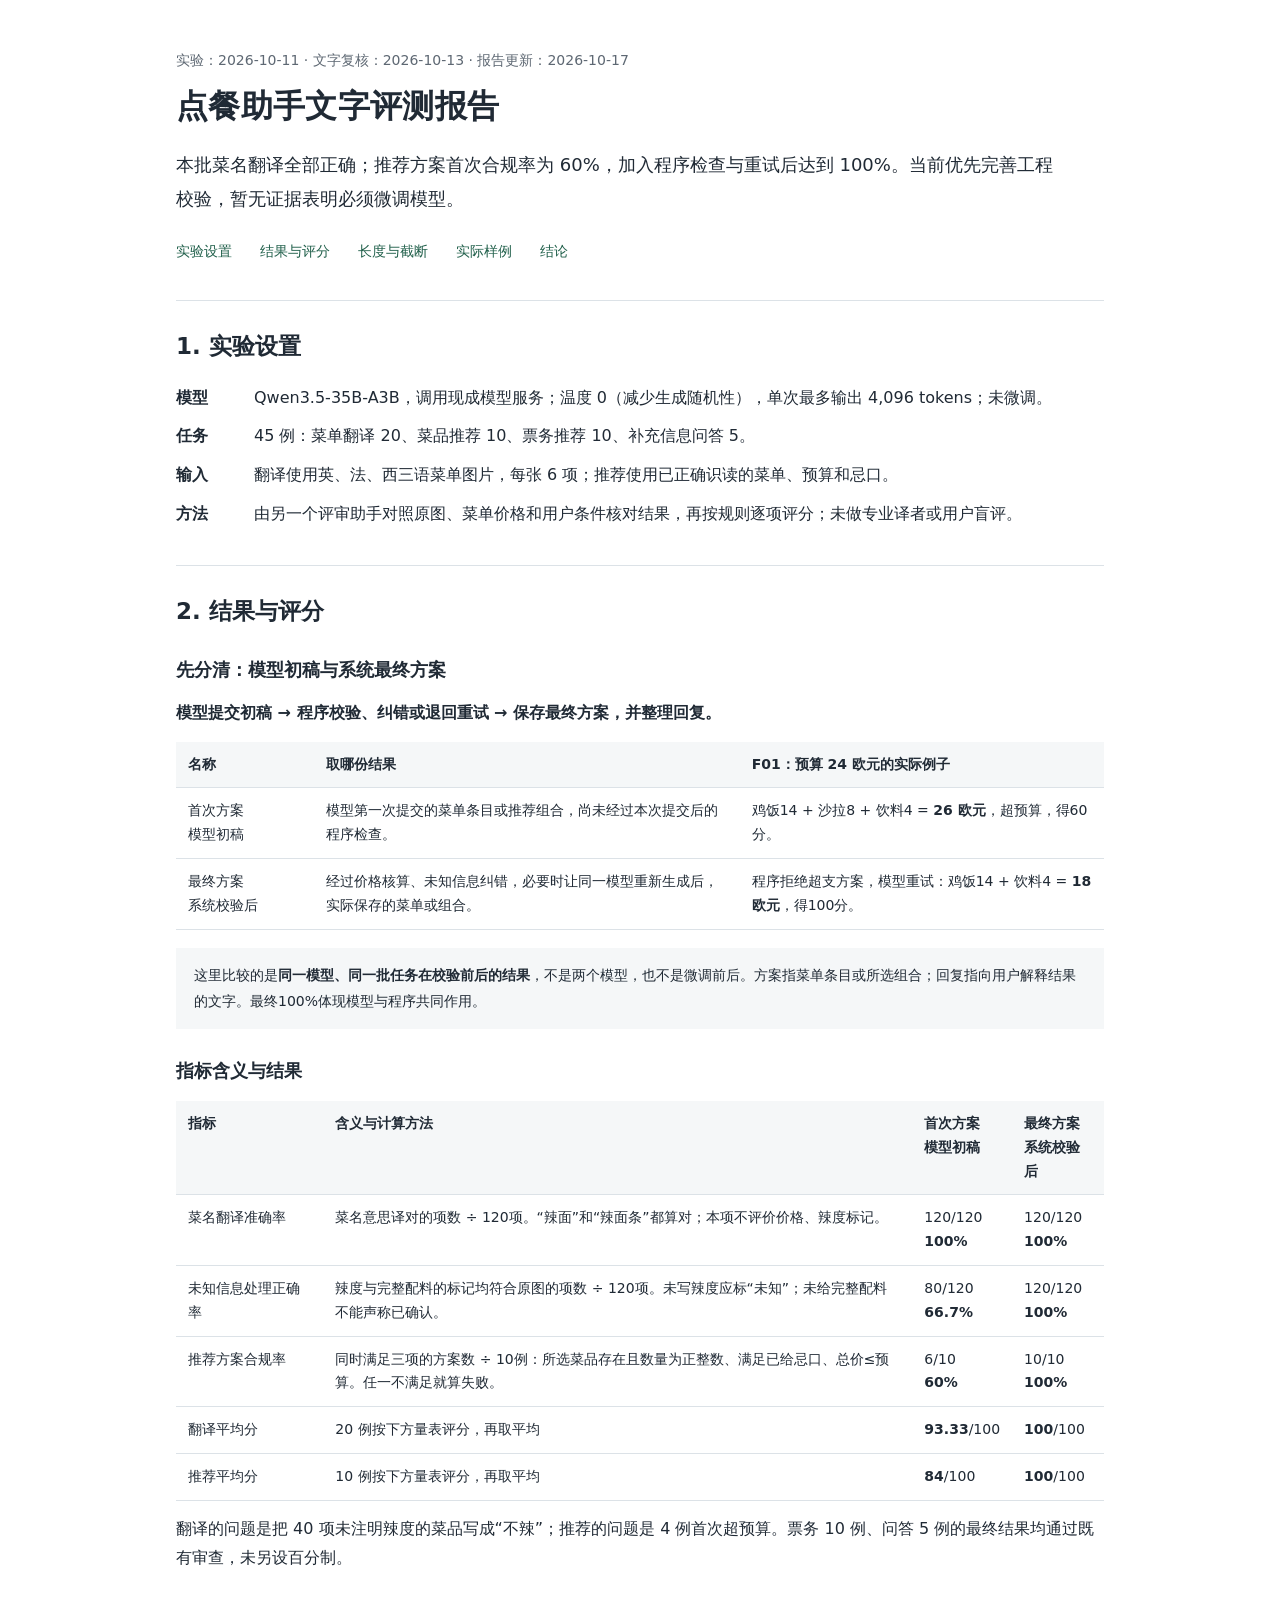
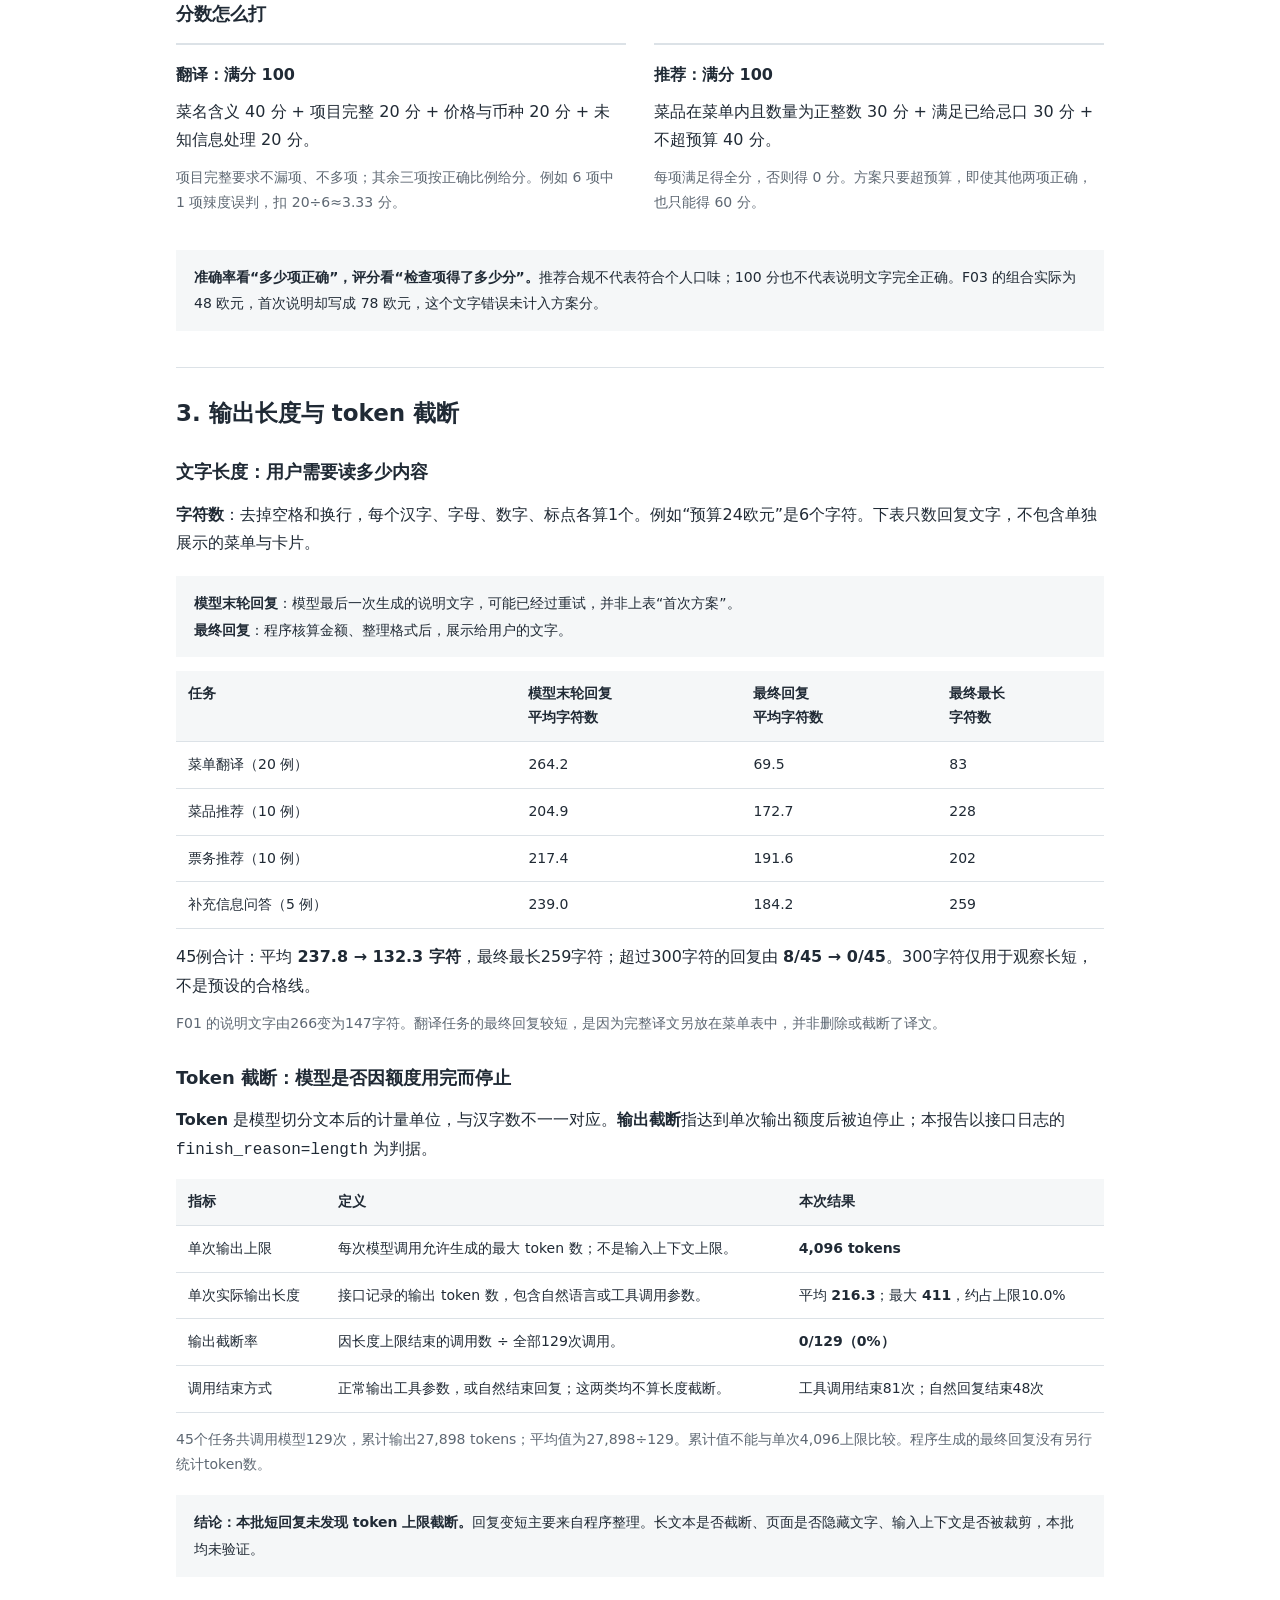
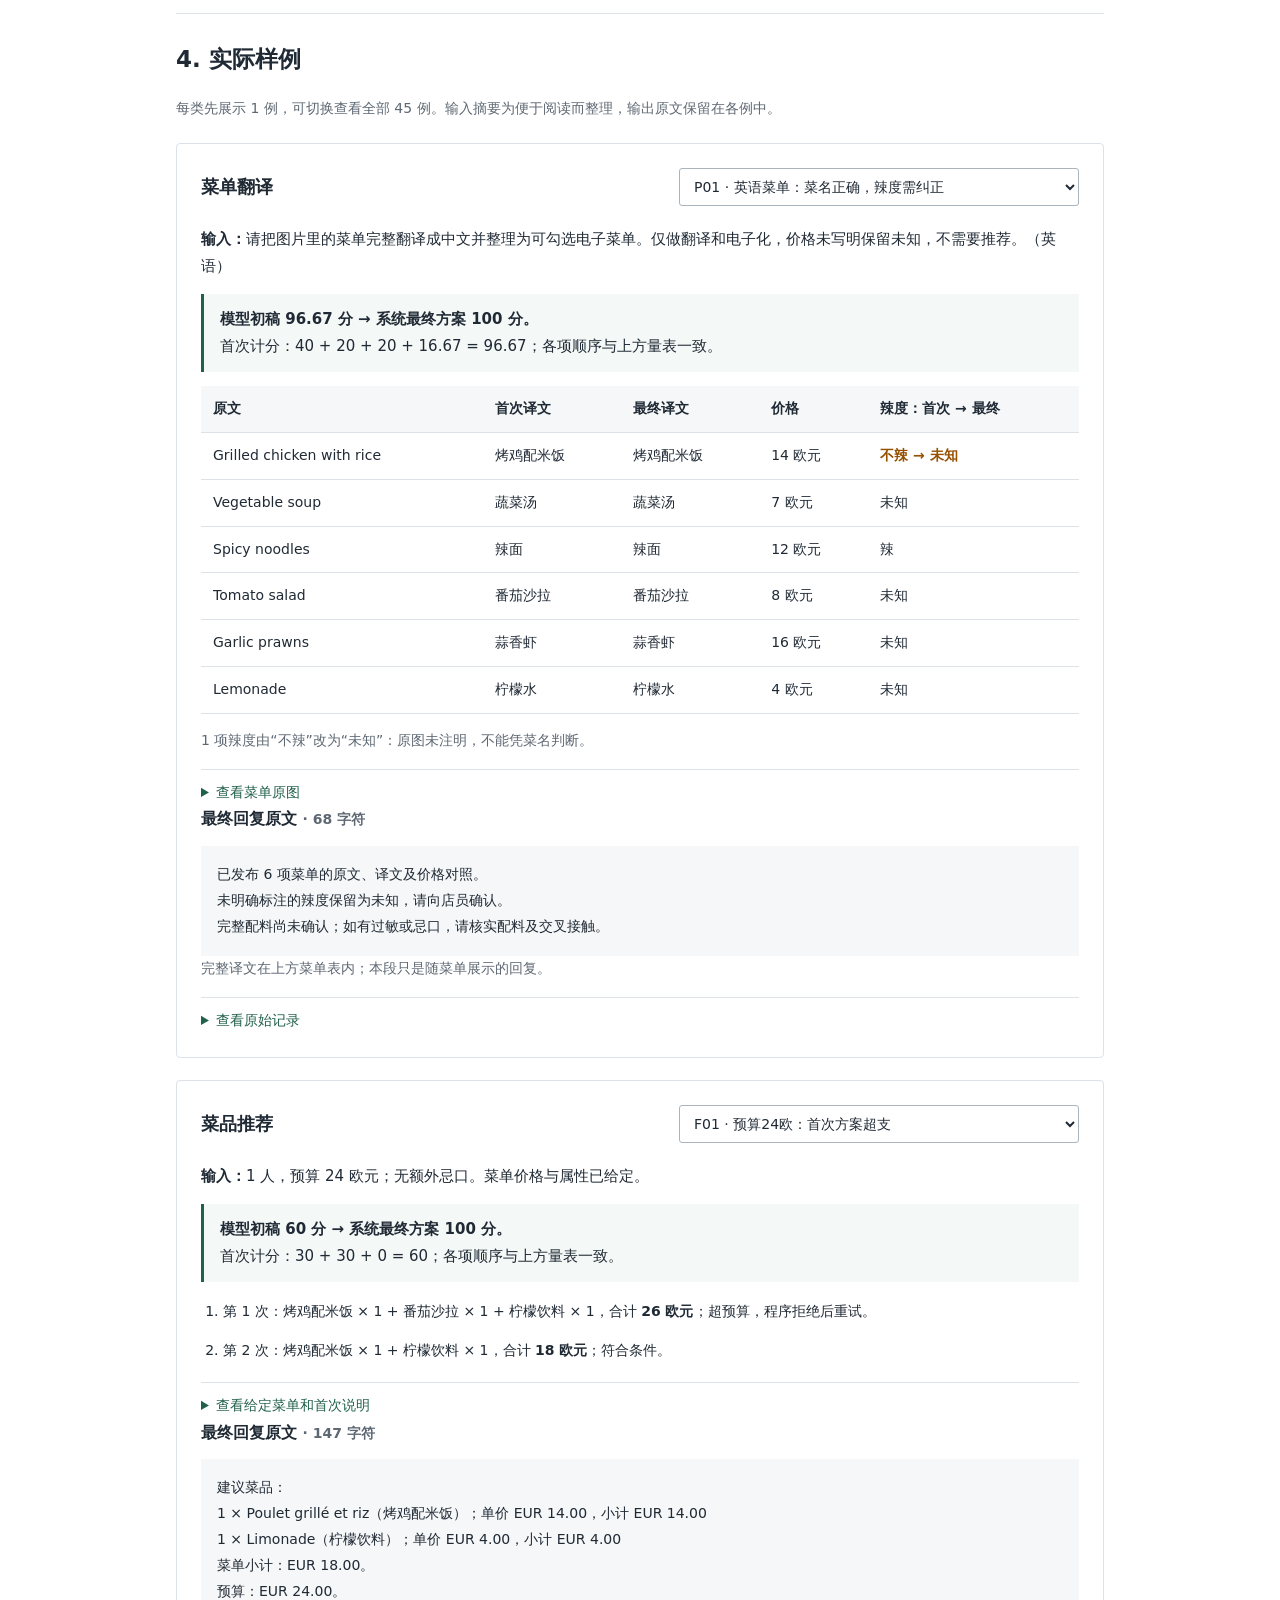
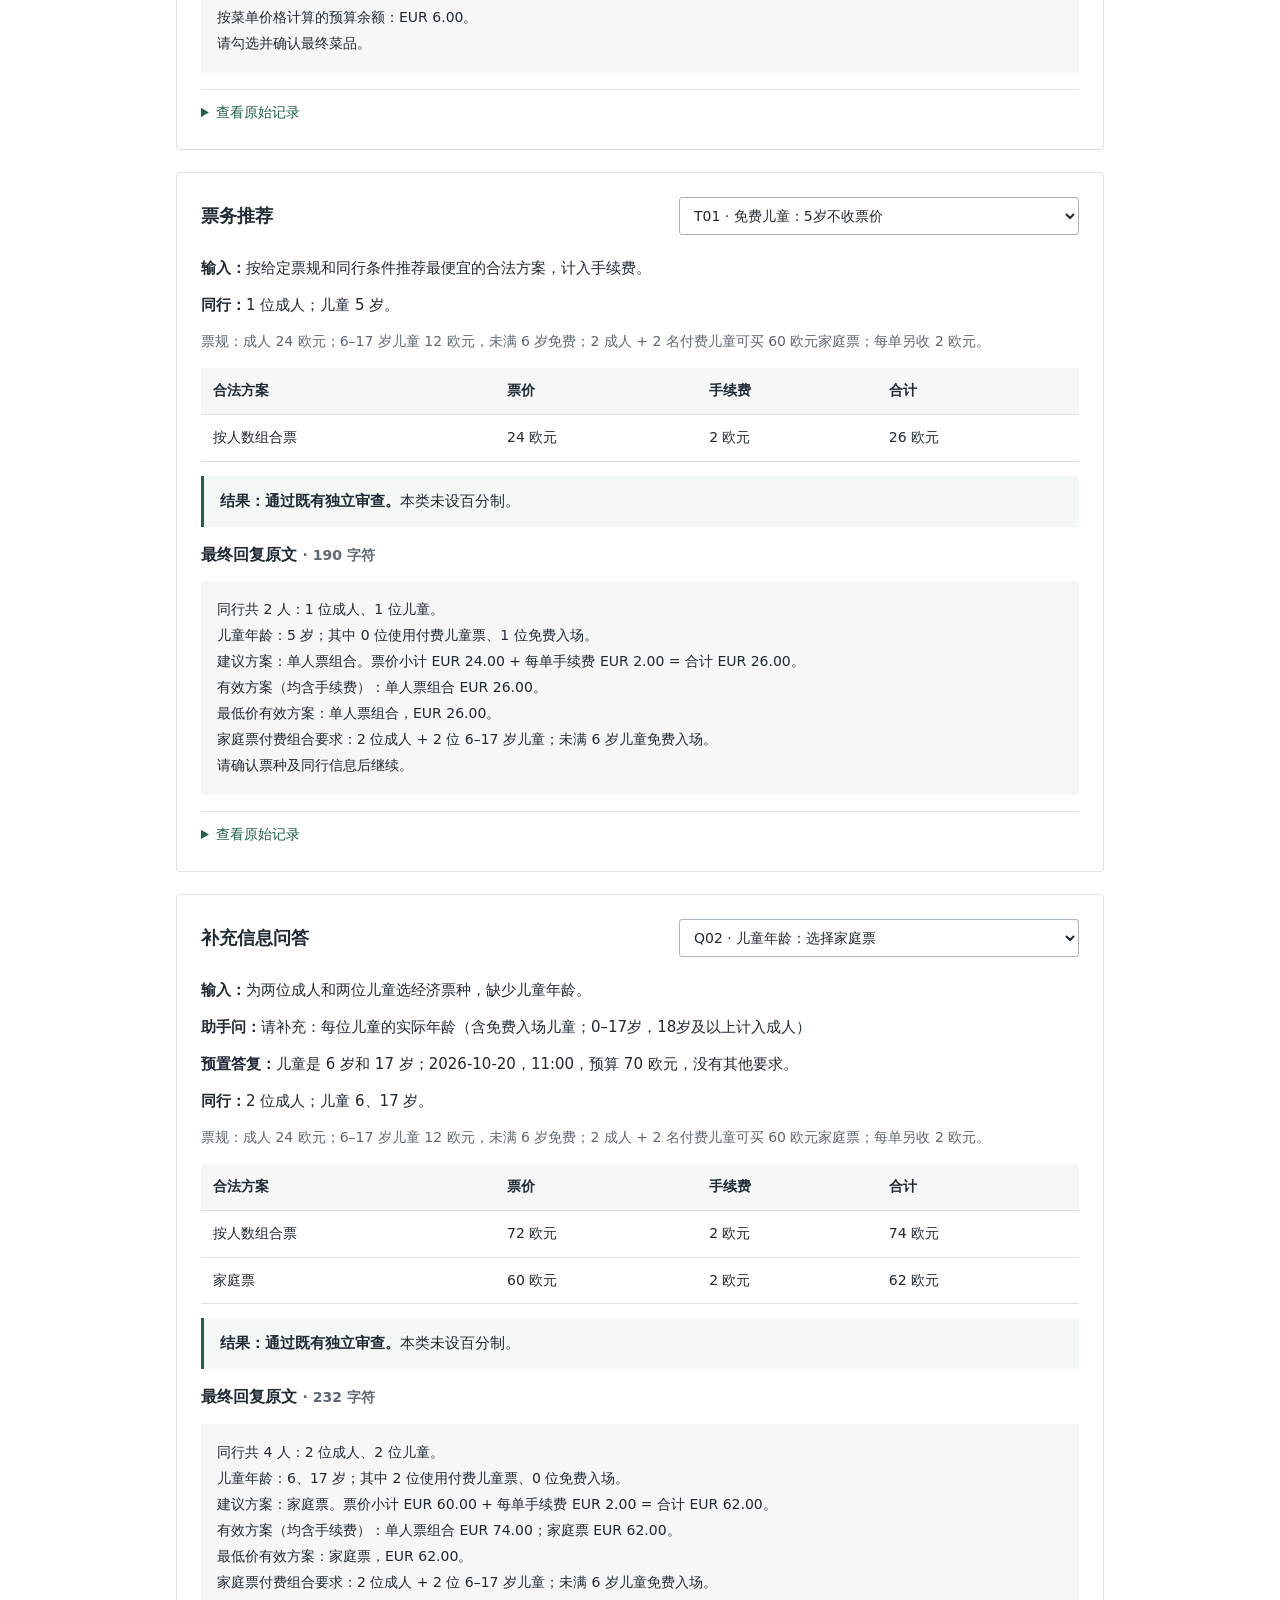
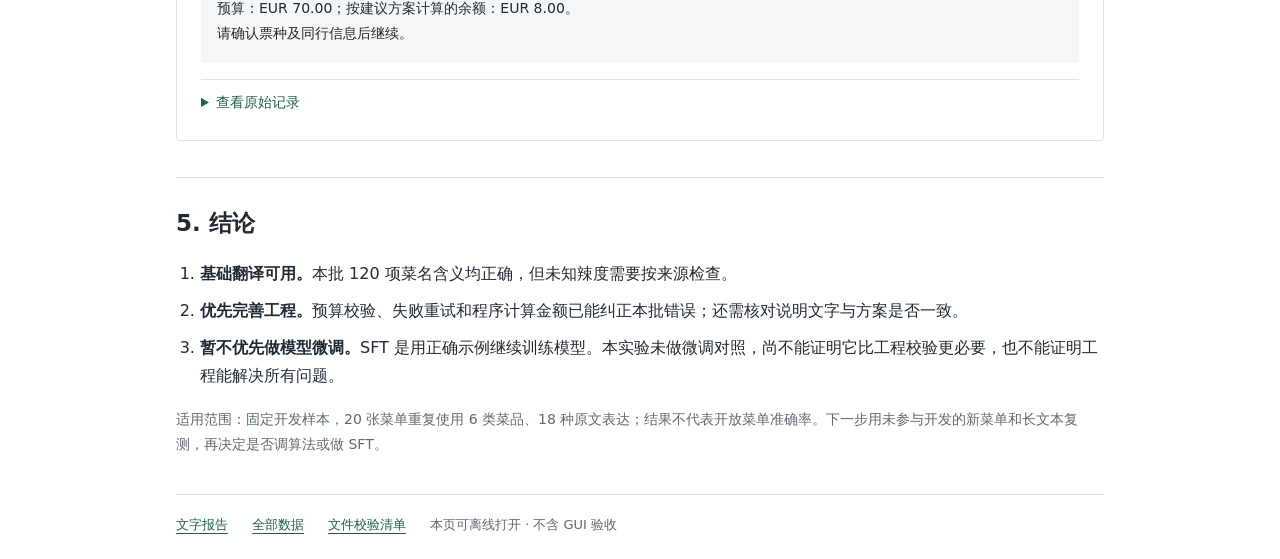
==== commit 40a7674d: "Clarify evaluation stages and token truncation metrics" ====
--- a/docs/agent-text-report/index.html
+++ b/docs/agent-text-report/index.html
@@ -6,7 +6,7 @@
 <p class="meta">实验：2026-10-11 · 文字复核：2026-10-13 · 报告更新：2026-10-17</p>
 <h1>点餐助手文字评测报告</h1>
 <p class="lead">本批菜名翻译全部正确；推荐方案首次合规率为 60%，加入程序检查与重试后达到 100%。当前优先完善工程校验，暂无证据表明必须微调模型。</p>
-<nav aria-label="报告目录"><a href="#setup">实验设置</a><a href="#results">结果与评分</a><a href="#examples">实际样例</a><a href="#conclusion">结论</a></nav>
+<nav aria-label="报告目录"><a href="#setup">实验设置</a><a href="#results">结果与评分</a><a href="#length">长度与截断</a><a href="#examples">实际样例</a><a href="#conclusion">结论</a></nav>
 </header>
 <section id="setup">
 <h2>1. 实验设置</h2>
@@ -16,16 +16,25 @@
 <dt>输入</dt><dd>翻译使用英、法、西三语菜单图片，每张 6 项；推荐使用已正确识读的菜单、预算和忌口。</dd>
 <dt>方法</dt><dd>由另一个评审助手对照原图、菜单价格和用户条件核对结果，再按规则逐项评分；未做专业译者或用户盲评。</dd>
 </dl>
-<p class="definition"><b>首次方案</b>：模型第一次提交的菜单或推荐组合。<b>最终结果</b>：经过程序检查、必要时让模型重试，再整理给用户的内容。两者来自同一批任务。</p>
 </section>
 <section id="results">
 <h2>2. 结果与评分</h2>
+<h3>先分清：模型初稿与系统最终方案</h3>
+<p><b>模型提交初稿 → 程序校验、纠错或退回重试 → 保存最终方案，并整理回复。</b></p>
 <div class="table-wrap"><table>
-<thead><tr><th>指标</th><th>怎么算</th><th>首次方案</th><th>最终结果</th></tr></thead>
+<thead><tr><th>名称</th><th>取哪份结果</th><th>F01：预算 24 欧元的实际例子</th></tr></thead>
 <tbody>
-<tr><th>菜名翻译准确率</th><td>含义正确的中文菜名 ÷ 120 项；同义译法算正确</td><td>120/120<br><b>100%</b></td><td>120/120<br><b>100%</b></td></tr>
-<tr><th>未知信息处理正确率</th><td>不把未标明的辣度等信息当成事实的项目 ÷ 120 项</td><td>80/120<br><b>66.7%</b></td><td>120/120<br><b>100%</b></td></tr>
-<tr><th>推荐方案合规率</th><td>菜品及数量合法、满足已给忌口且不超预算的方案 ÷ 10 例</td><td>6/10<br><b>60%</b></td><td>10/10<br><b>100%</b></td></tr>
+<tr><th>首次方案<br>模型初稿</th><td>模型第一次提交的菜单条目或推荐组合，尚未经过本次提交后的程序检查。</td><td>鸡饭14 + 沙拉8 + 饮料4 = <b>26 欧元</b>，超预算，得60分。</td></tr>
+<tr><th>最终方案<br>系统校验后</th><td>经过价格核算、未知信息纠错，必要时让同一模型重新生成后，实际保存的菜单或组合。</td><td>程序拒绝超支方案，模型重试：鸡饭14 + 饮料4 = <b>18 欧元</b>，得100分。</td></tr>
+</tbody></table></div>
+<p class="definition">这里比较的是<b>同一模型、同一批任务在校验前后的结果</b>，不是两个模型，也不是微调前后。方案指菜单条目或所选组合；回复指向用户解释结果的文字。最终100%体现模型与程序共同作用。</p>
+<h3>指标含义与结果</h3>
+<div class="table-wrap"><table class="metrics">
+<thead><tr><th>指标</th><th>含义与计算方法</th><th>首次方案<br>模型初稿</th><th>最终方案<br>系统校验后</th></tr></thead>
+<tbody>
+<tr><th>菜名翻译准确率</th><td>菜名意思译对的项数 ÷ 120项。“辣面”和“辣面条”都算对；本项不评价价格、辣度标记。</td><td>120/120<br><b>100%</b></td><td>120/120<br><b>100%</b></td></tr>
+<tr><th>未知信息处理正确率</th><td>辣度与完整配料的标记均符合原图的项数 ÷ 120项。未写辣度应标“未知”；未给完整配料不能声称已确认。</td><td>80/120<br><b>66.7%</b></td><td>120/120<br><b>100%</b></td></tr>
+<tr><th>推荐方案合规率</th><td>同时满足三项的方案数 ÷ 10例：所选菜品存在且数量为正整数、满足已给忌口、总价≤预算。任一不满足就算失败。</td><td>6/10<br><b>60%</b></td><td>10/10<br><b>100%</b></td></tr>
 <tr><th>翻译平均分</th><td>20 例按下方量表评分，再取平均</td><td><b>93.33</b>/100</td><td><b>100</b>/100</td></tr>
 <tr><th>推荐平均分</th><td>10 例按下方量表评分，再取平均</td><td><b>84</b>/100</td><td><b>100</b>/100</td></tr>
 </tbody></table></div>
@@ -36,15 +45,31 @@
 <div><h4>推荐：满分 100</h4><p>菜品在菜单内且数量为正整数 30 分 + 满足已给忌口 30 分 + 不超预算 40 分。</p><p class="small">每项满足得全分，否则得 0 分。方案只要超预算，即使其他两项正确，也只能得 60 分。</p></div>
 </div>
 <p class="definition"><b>准确率看“多少项正确”，评分看“检查项得了多少分”。</b>推荐合规不代表符合个人口味；100 分也不代表说明文字完全正确。F03 的组合实际为 48 欧元，首次说明却写成 78 欧元，这个文字错误未计入方案分。</p>
-<h3>文字长度与截断</h3>
-<div class="table-wrap"><table class="length-table"><thead><tr><th>任务</th><th>模型末轮回复均长</th><th>最终回复均长</th><th>最终最长</th></tr></thead><tbody id="length-rows"></tbody></table></div>
-<p class="small">单位为字符：去掉空格和换行后，每个汉字、字母、数字、标点各算 1 个。这里只统计回复文字，不含单独展示的菜单与卡片。模型末轮回复可能已经过重试。</p>
-<p>最终回复平均 <b>132 字符</b>，最长 <b>259 字符</b>。129 次模型调用中，因达到输出上限而截断的次数为 <b>0</b>；单次最多输出 411 tokens，低于 4,096 的上限。</p>
-<p class="small">Token 是模型计算文本长度的单位，与字符数不一一对应。本批仅验证短回复，未验证长文或页面显示截断。</p>
 </section>
-<section id="examples"><h2>3. 实际样例</h2><p class="small">每类先展示 1 例，可切换查看全部 45 例。输入摘要为便于阅读而整理，输出原文保留在各例中。</p><div id="examples-list"></div><noscript>请启用 JavaScript 查看样例，或阅读 <a href="report.md">文字报告</a>。</noscript></section>
+<section id="length">
+<h2>3. 输出长度与 token 截断</h2>
+<h3>文字长度：用户需要读多少内容</h3>
+<p><b>字符数</b>：去掉空格和换行，每个汉字、字母、数字、标点各算1个。例如“预算24欧元”是6个字符。下表只数回复文字，不包含单独展示的菜单与卡片。</p>
+<p class="definition"><b>模型末轮回复</b>：模型最后一次生成的说明文字，可能已经过重试，并非上表“首次方案”。<br><b>最终回复</b>：程序核算金额、整理格式后，展示给用户的文字。</p>
+<div class="table-wrap"><table class="length-table"><thead><tr><th>任务</th><th>模型末轮回复<br>平均字符数</th><th>最终回复<br>平均字符数</th><th>最终最长<br>字符数</th></tr></thead><tbody id="length-rows"></tbody></table></div>
+<p>45例合计：平均 <b>237.8 → 132.3 字符</b>，最终最长259字符；超过300字符的回复由 <b>8/45 → 0/45</b>。300字符仅用于观察长短，不是预设的合格线。</p>
+<p class="small">F01 的说明文字由266变为147字符。翻译任务的最终回复较短，是因为完整译文另放在菜单表中，并非删除或截断了译文。</p>
+<h3>Token 截断：模型是否因额度用完而停止</h3>
+<p><b>Token</b> 是模型切分文本后的计量单位，与汉字数不一一对应。<b>输出截断</b>指达到单次输出额度后被迫停止；本报告以接口日志的 <code>finish_reason=length</code> 为判据。</p>
+<div class="table-wrap"><table>
+<thead><tr><th>指标</th><th>定义</th><th>本次结果</th></tr></thead>
+<tbody>
+<tr><th>单次输出上限</th><td>每次模型调用允许生成的最大 token 数；不是输入上下文上限。</td><td><b>4,096 tokens</b></td></tr>
+<tr><th>单次实际输出长度</th><td>接口记录的输出 token 数，包含自然语言或工具调用参数。</td><td>平均 <b>216.3</b>；最大 <b>411</b>，约占上限10.0%</td></tr>
+<tr><th>输出截断率</th><td>因长度上限结束的调用数 ÷ 全部129次调用。</td><td><b>0/129（0%）</b></td></tr>
+<tr><th>调用结束方式</th><td>正常输出工具参数，或自然结束回复；这两类均不算长度截断。</td><td>工具调用结束81次；自然回复结束48次</td></tr>
+</tbody></table></div>
+<p class="small">45个任务共调用模型129次，累计输出27,898 tokens；平均值为27,898÷129。累计值不能与单次4,096上限比较。程序生成的最终回复没有另行统计token数。</p>
+<p class="definition"><b>结论：本批短回复未发现 token 上限截断。</b>回复变短主要来自程序整理。长文本是否截断、页面是否隐藏文字、输入上下文是否被裁剪，本批均未验证。</p>
+</section>
+<section id="examples"><h2>4. 实际样例</h2><p class="small">每类先展示 1 例，可切换查看全部 45 例。输入摘要为便于阅读而整理，输出原文保留在各例中。</p><div id="examples-list"></div><noscript>请启用 JavaScript 查看样例，或阅读 <a href="report.md">文字报告</a>。</noscript></section>
 <section id="conclusion">
-<h2>4. 结论</h2><ol>
+<h2>5. 结论</h2><ol>
 <li><b>基础翻译可用。</b>本批 120 项菜名含义均正确，但未知辣度需要按来源检查。</li>
 <li><b>优先完善工程。</b>预算校验、失败重试和程序计算金额已能纠正本批错误；还需核对说明文字与方案是否一致。</li>
 <li><b>暂不优先做模型微调。</b>SFT 是用正确示例继续训练模型。本实验未做微调对照，尚不能证明它比工程校验更必要，也不能证明工程能解决所有问题。</li>
--- a/docs/agent-text-report/assets/style.css
+++ b/docs/agent-text-report/assets/style.css
@@ -1,4 +1,4 @@
 :root{color-scheme:light;--ink:#202a35;--muted:#5e6873;--line:#dce2e7;--accent:#21604b;--soft:#f5f7f8}
-*{box-sizing:border-box}html{scroll-behavior:smooth;scroll-padding-top:24px}body{margin:0;background:#fff;color:var(--ink);font:16px/1.8 system-ui,-apple-system,"Segoe UI","Microsoft YaHei",sans-serif}main{max-width:1000px;margin:auto;padding:48px 36px 24px}h1,h2,h3,h4,p{margin:0}h1{font-size:32px;line-height:1.35;letter-spacing:.01em;margin:12px 0 20px}h2{font-size:23px;line-height:1.5;margin-bottom:20px}h3{font-size:18px;margin:26px 0 12px}h4{font-size:16px;margin-bottom:8px}p+p{margin-top:10px}.meta,.small{font-size:14px;color:var(--muted)}.lead{font-size:18px;line-height:1.85;max-width:880px}a{color:var(--accent);text-underline-offset:4px}nav{display:flex;flex-wrap:wrap;gap:12px 28px;margin-top:24px;font-size:14px}nav a{text-decoration:none}section{border-top:1px solid var(--line);margin-top:36px;padding-top:28px}.setup{display:grid;grid-template-columns:60px 1fr;gap:10px 18px;margin:0}dt{font-weight:650}dd{margin:0}.definition{background:var(--soft);padding:14px 18px;margin-top:18px;font-size:14px;line-height:1.9}.table-wrap{max-width:100%;overflow-x:auto;margin:14px 0}table{width:100%;border-collapse:collapse;font-size:14px;line-height:1.7;text-align:left}th,td{padding:11px 12px;border-bottom:1px solid var(--line);vertical-align:top}thead th{background:var(--soft);font-weight:600}tbody th{font-weight:500;min-width:138px}#results table td:nth-last-child(-n+2){white-space:nowrap}.rubrics{display:grid;grid-template-columns:1fr 1fr;gap:28px}.rubrics>div{padding:16px 0;border-top:2px solid var(--line)}.example{border:1px solid var(--line);padding:24px;margin-top:22px;border-radius:4px}.example-head{display:flex;align-items:center;justify-content:space-between;gap:14px;margin-bottom:20px}.example-head h3{margin:0;white-space:nowrap}.example-head label{flex:0 1 400px;min-width:0}select{width:100%;padding:9px 28px 9px 10px;font:inherit;font-size:14px;line-height:1.5;border:1px solid #a9b4bc;border-radius:3px;background:#fff;color:var(--ink)}select:focus-visible,summary:focus-visible,a:focus-visible{outline:2px solid var(--accent);outline-offset:4px}.sr-only{position:absolute;width:1px;height:1px;overflow:hidden;clip-path:inset(50%)}.example p{font-size:15px}.example .small{font-size:14px}.result{margin:14px 0;padding:12px 16px;border-left:3px solid var(--accent);background:#f4f8f6}pre{font:inherit;font-size:14px;line-height:1.85;white-space:pre-wrap;overflow-wrap:anywhere;background:var(--soft);padding:16px;margin:12px 0 0}details{border-top:1px solid var(--line);margin-top:16px;padding-top:10px;font-size:14px}summary{cursor:pointer;color:var(--accent);width:fit-content}details img{display:block;max-width:100%;width:420px;height:auto;margin:16px auto}.changed{color:#965000;font-weight:600}.attempts{padding-left:22px;margin:12px 0}.attempts li{padding:3px 0;font-size:14px}.sample-table{min-width:590px}ol{padding-left:24px;margin:0}li+li{margin-top:8px}#conclusion .small{margin-top:16px}footer{border-top:1px solid var(--line);display:flex;flex-wrap:wrap;gap:8px 24px;margin-top:36px;padding-top:18px;font-size:13px;color:var(--muted)}
+*{box-sizing:border-box}html{scroll-behavior:smooth;scroll-padding-top:24px}body{margin:0;background:#fff;color:var(--ink);font:16px/1.8 system-ui,-apple-system,"Segoe UI","Microsoft YaHei",sans-serif}main{max-width:1000px;margin:auto;padding:48px 36px 24px}h1,h2,h3,h4,p{margin:0}h1{font-size:32px;line-height:1.35;letter-spacing:.01em;margin:12px 0 20px}h2{font-size:23px;line-height:1.5;margin-bottom:20px}h3{font-size:18px;margin:26px 0 12px}h4{font-size:16px;margin-bottom:8px}p+p{margin-top:10px}.meta,.small{font-size:14px;color:var(--muted)}.lead{font-size:18px;line-height:1.85;max-width:880px}a{color:var(--accent);text-underline-offset:4px}nav{display:flex;flex-wrap:wrap;gap:12px 28px;margin-top:24px;font-size:14px}nav a{text-decoration:none}section{border-top:1px solid var(--line);margin-top:36px;padding-top:28px}.setup{display:grid;grid-template-columns:60px 1fr;gap:10px 18px;margin:0}dt{font-weight:650}dd{margin:0}.definition{background:var(--soft);padding:14px 18px;margin-top:18px;font-size:14px;line-height:1.9}.table-wrap{max-width:100%;overflow-x:auto;margin:14px 0}table{width:100%;border-collapse:collapse;font-size:14px;line-height:1.7;text-align:left}th,td{padding:11px 12px;border-bottom:1px solid var(--line);vertical-align:top}thead th{background:var(--soft);font-weight:600}tbody th{font-weight:500;min-width:138px}.metrics td:nth-last-child(-n+2){white-space:nowrap}.rubrics{display:grid;grid-template-columns:1fr 1fr;gap:28px}.rubrics>div{padding:16px 0;border-top:2px solid var(--line)}.example{border:1px solid var(--line);padding:24px;margin-top:22px;border-radius:4px}.example-head{display:flex;align-items:center;justify-content:space-between;gap:14px;margin-bottom:20px}.example-head h3{margin:0;white-space:nowrap}.example-head label{flex:0 1 400px;min-width:0}select{width:100%;padding:9px 28px 9px 10px;font:inherit;font-size:14px;line-height:1.5;border:1px solid #a9b4bc;border-radius:3px;background:#fff;color:var(--ink)}select:focus-visible,summary:focus-visible,a:focus-visible{outline:2px solid var(--accent);outline-offset:4px}.sr-only{position:absolute;width:1px;height:1px;overflow:hidden;clip-path:inset(50%)}.example p{font-size:15px}.example .small{font-size:14px}.result{margin:14px 0;padding:12px 16px;border-left:3px solid var(--accent);background:#f4f8f6}pre{font:inherit;font-size:14px;line-height:1.85;white-space:pre-wrap;overflow-wrap:anywhere;background:var(--soft);padding:16px;margin:12px 0 0}details{border-top:1px solid var(--line);margin-top:16px;padding-top:10px;font-size:14px}summary{cursor:pointer;color:var(--accent);width:fit-content}details img{display:block;max-width:100%;width:420px;height:auto;margin:16px auto}.changed{color:#965000;font-weight:600}.attempts{padding-left:22px;margin:12px 0}.attempts li{padding:3px 0;font-size:14px}.sample-table{min-width:590px}ol{padding-left:24px;margin:0}li+li{margin-top:8px}#conclusion .small{margin-top:16px}footer{border-top:1px solid var(--line);display:flex;flex-wrap:wrap;gap:8px 24px;margin-top:36px;padding-top:18px;font-size:13px;color:var(--muted)}
 @media(max-width:600px){body{font-size:15px}main{padding:26px 18px 20px}h1{font-size:27px}h2{font-size:21px}.lead{font-size:17px}.meta{font-size:12px}.setup{grid-template-columns:36px 1fr;gap:12px}.rubrics{grid-template-columns:1fr;gap:4px}.example{padding:16px}.example-head{display:block}.example-head h3{margin-bottom:10px}.example-head label{display:block}th,td{padding:9px 8px}#results table{min-width:580px}.length-table{min-width:480px!important}nav{gap:8px 18px}.definition{padding:12px}section{margin-top:28px}}
 @media print{main{max-width:none;padding:0}body{font-size:11pt}nav,select,footer,.example-head label{display:none}section{margin-top:20px;padding-top:18px}.example{break-inside:avoid}.table-wrap{overflow:visible}a{color:inherit}.lead{font-size:13pt}h1{font-size:24pt}h2{font-size:17pt}}
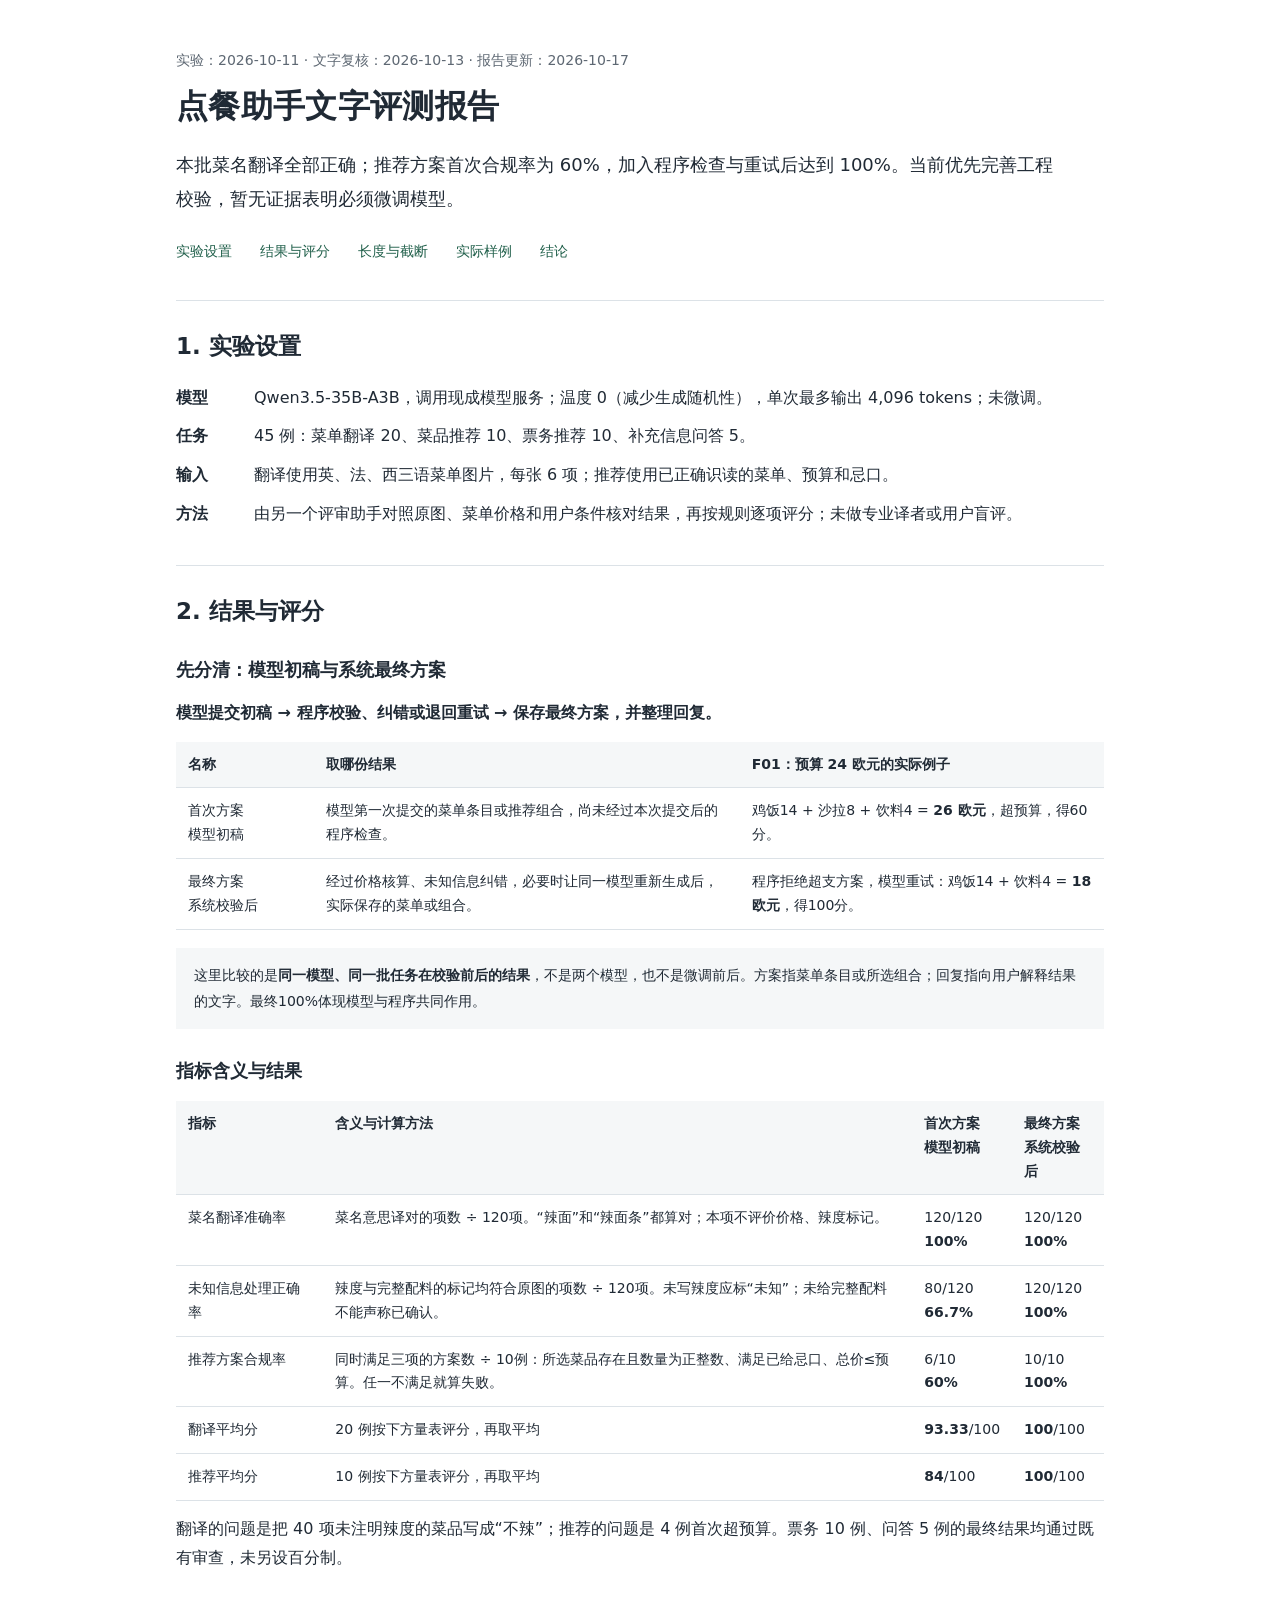
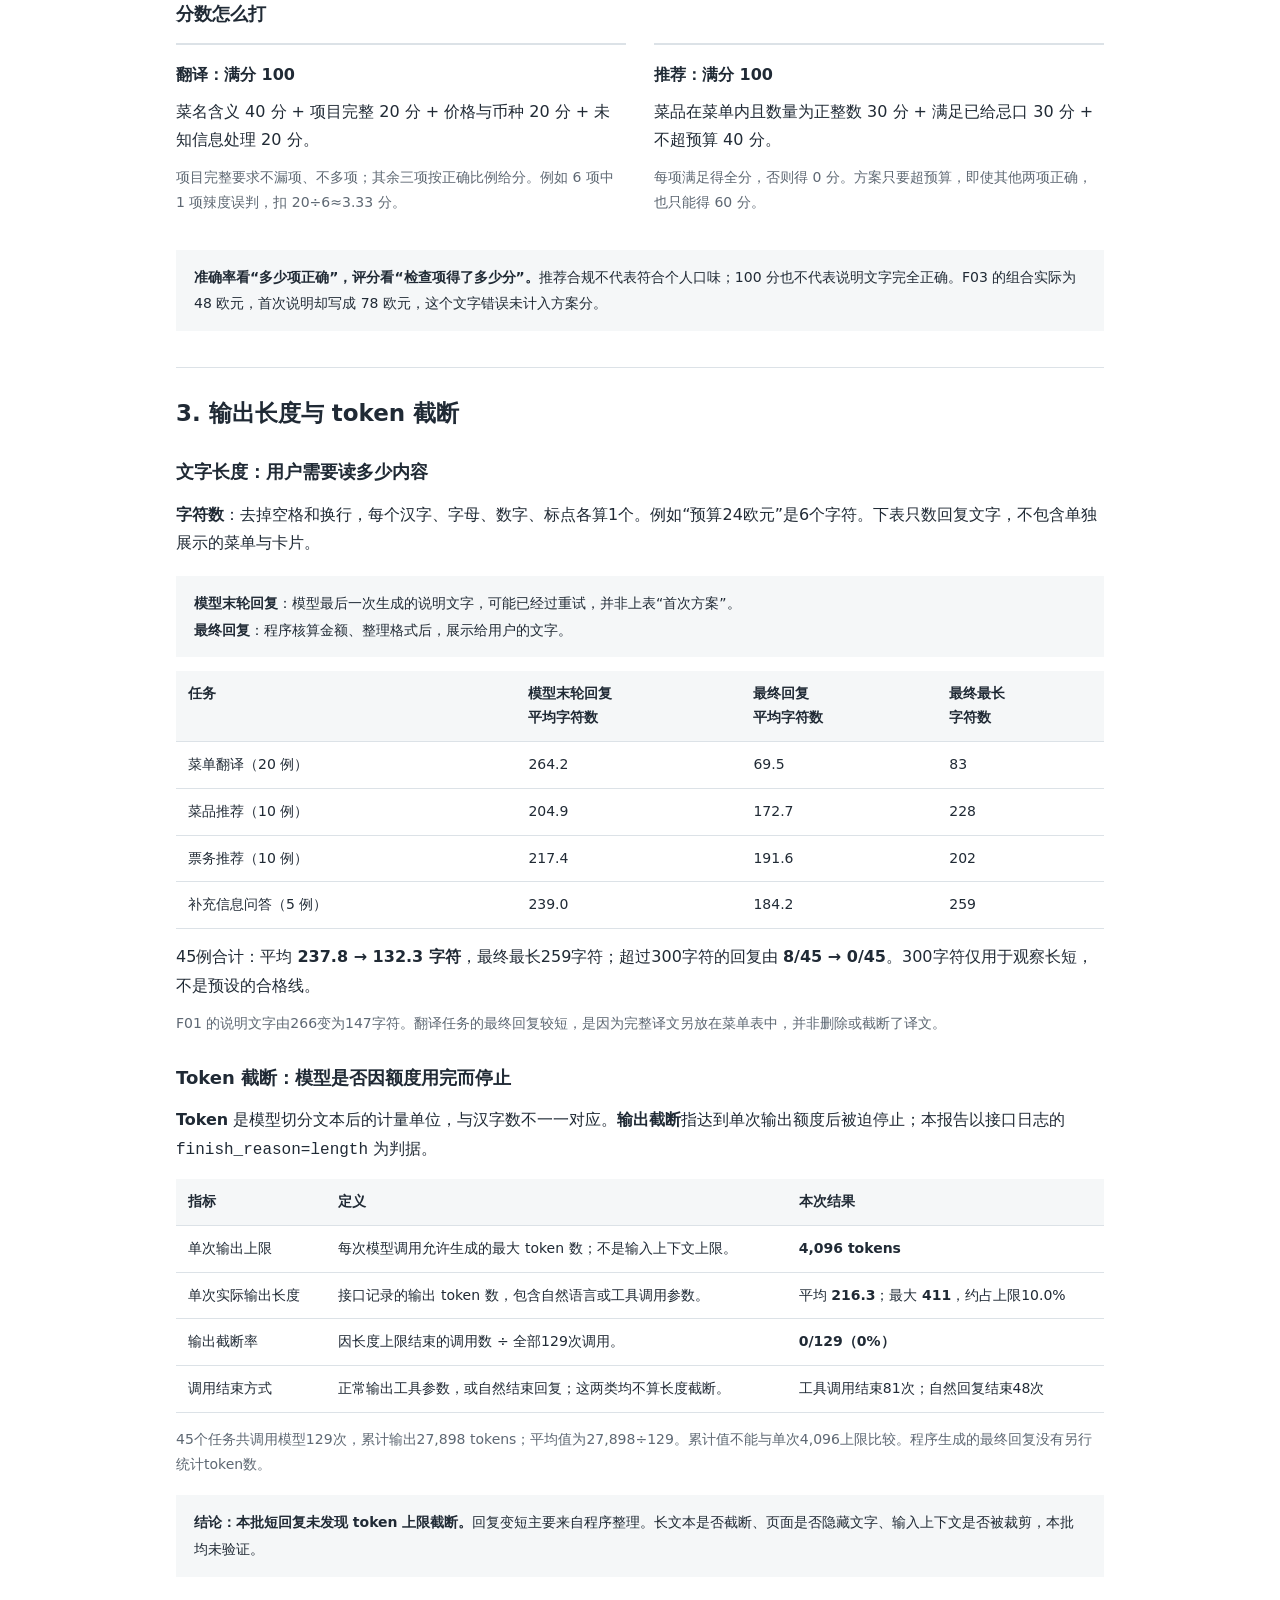
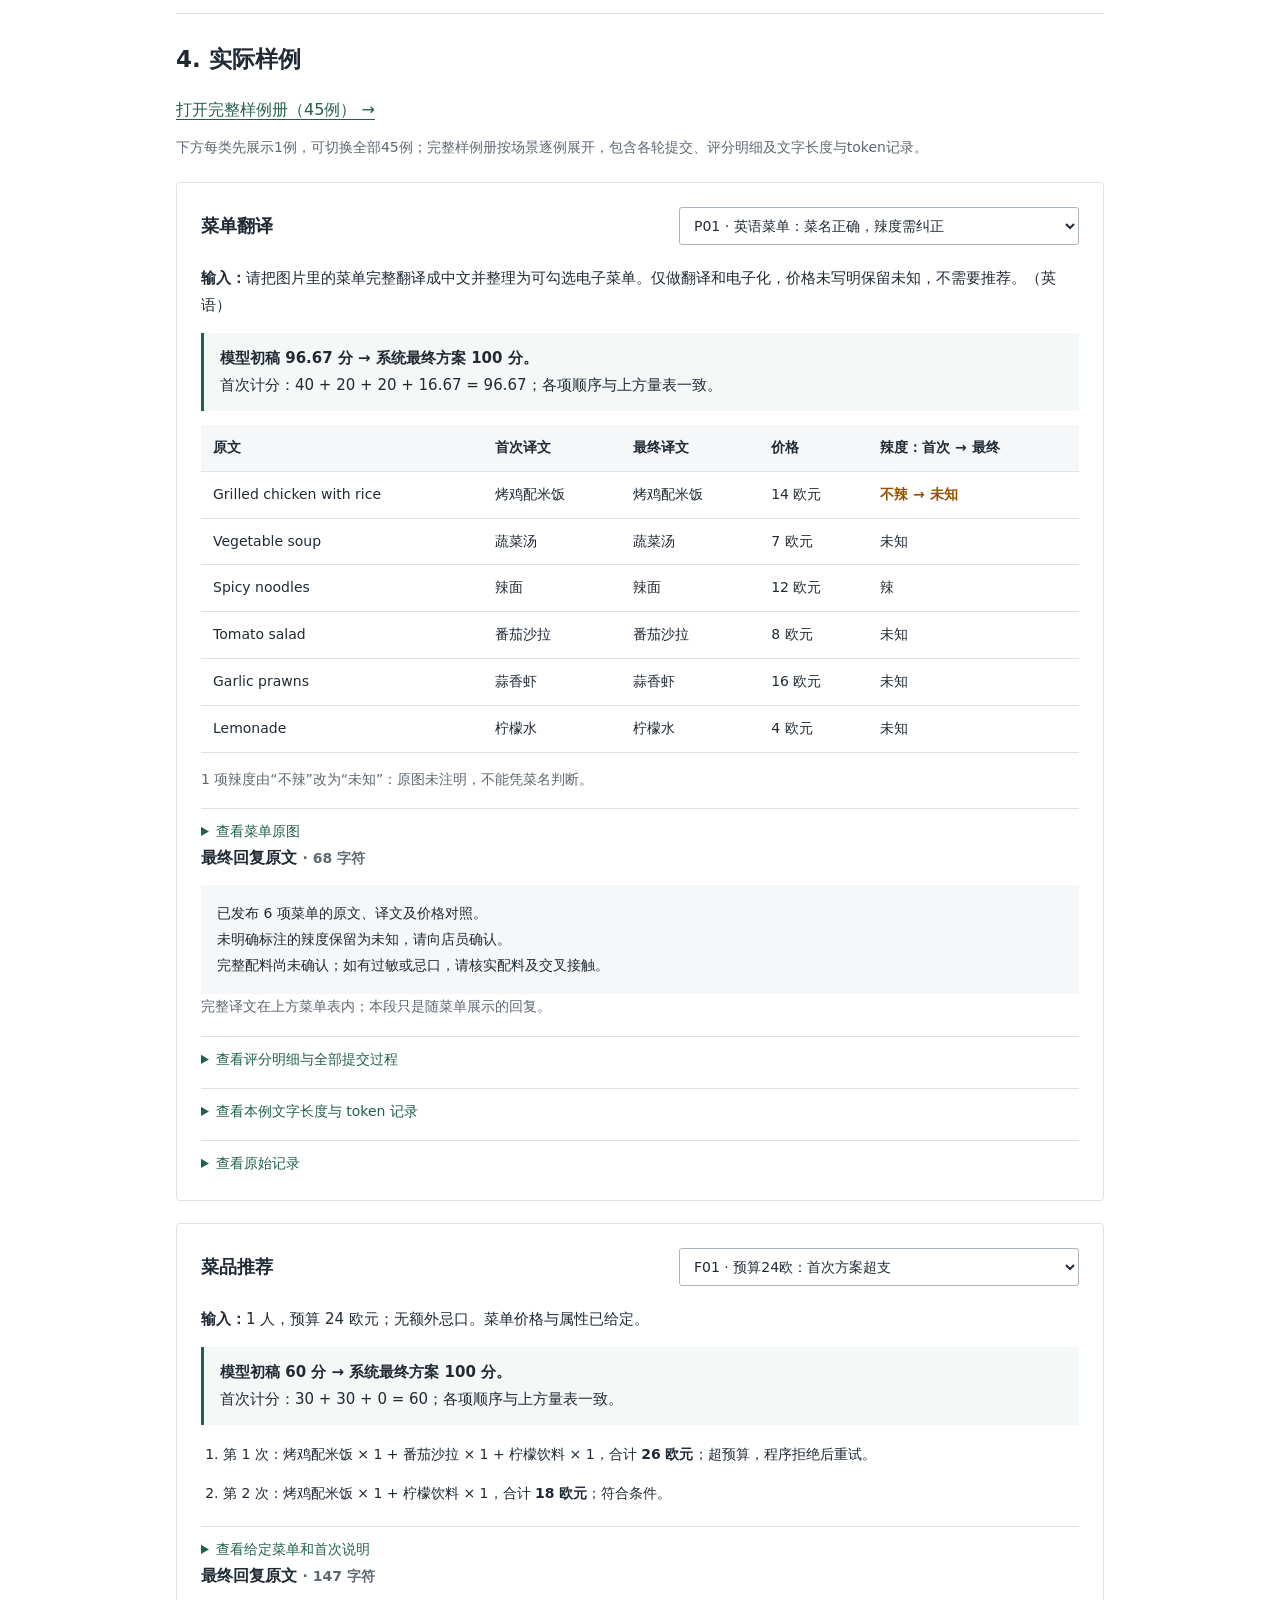
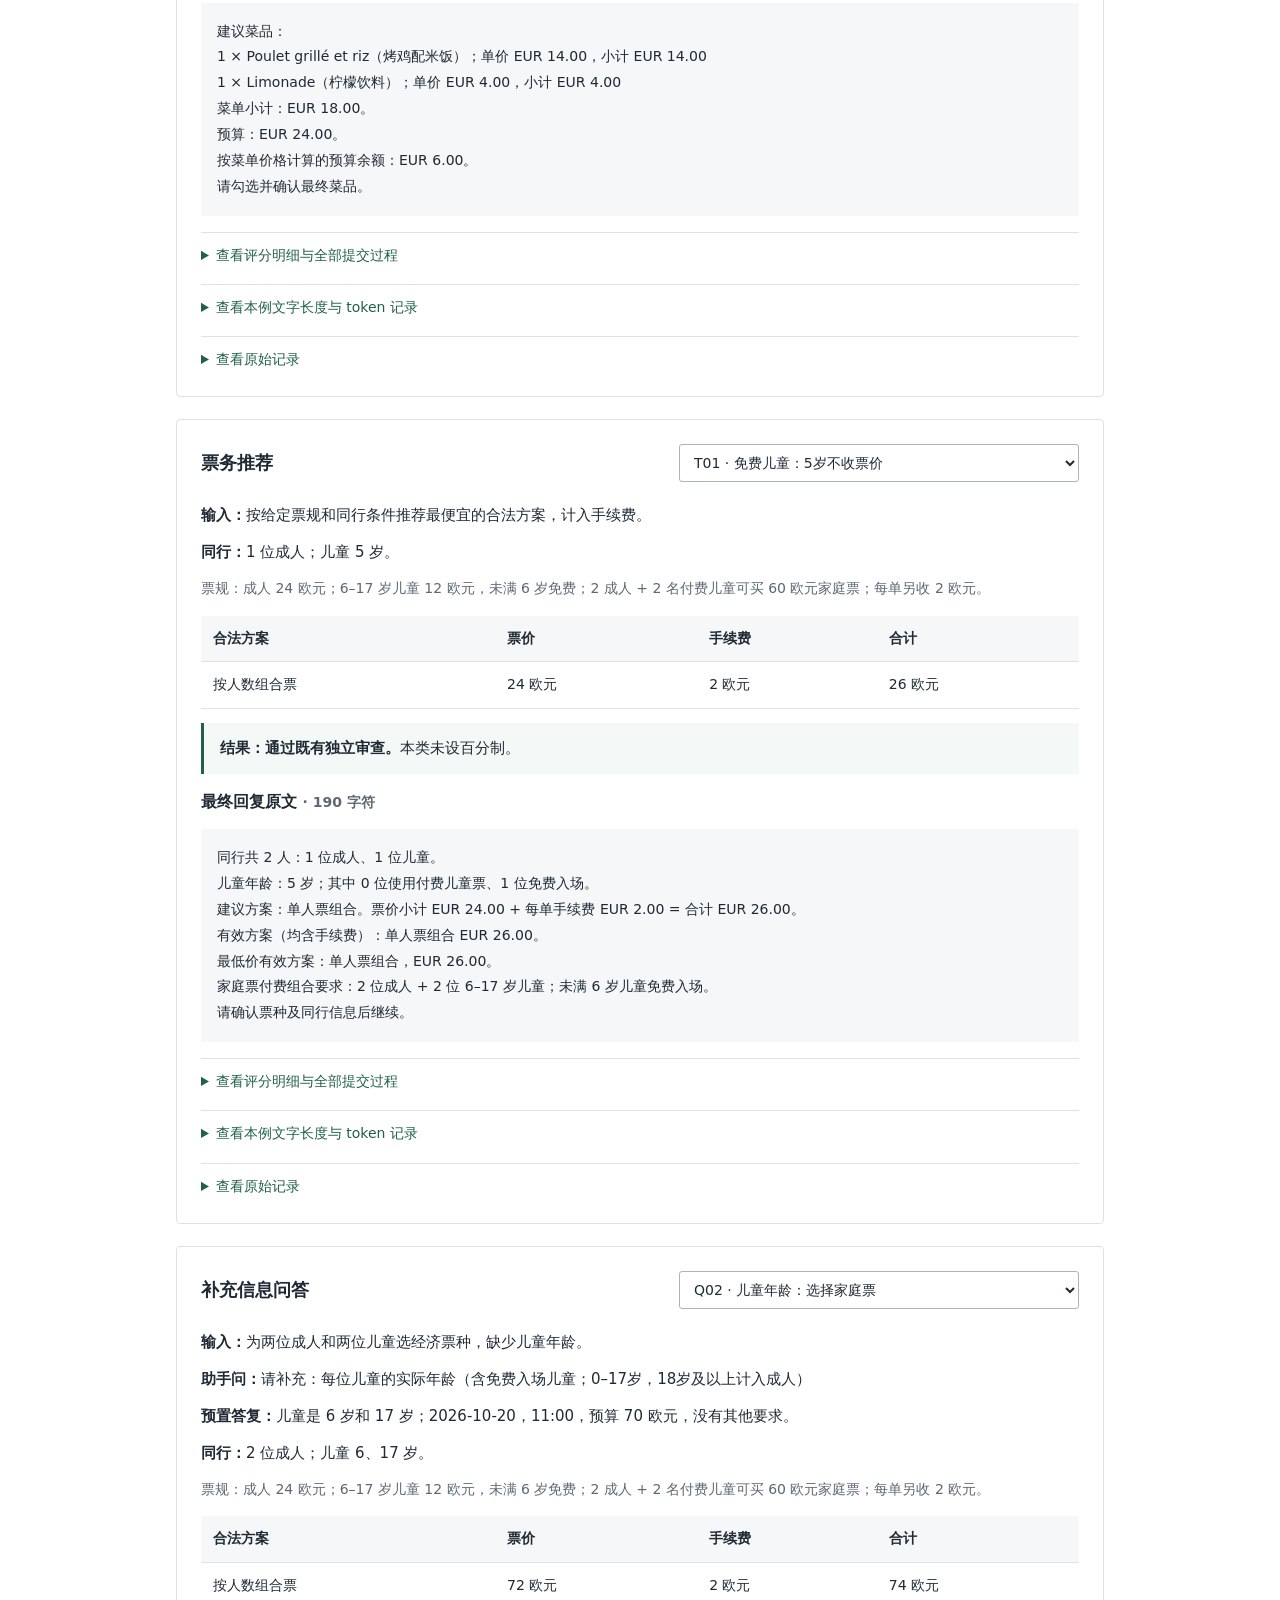
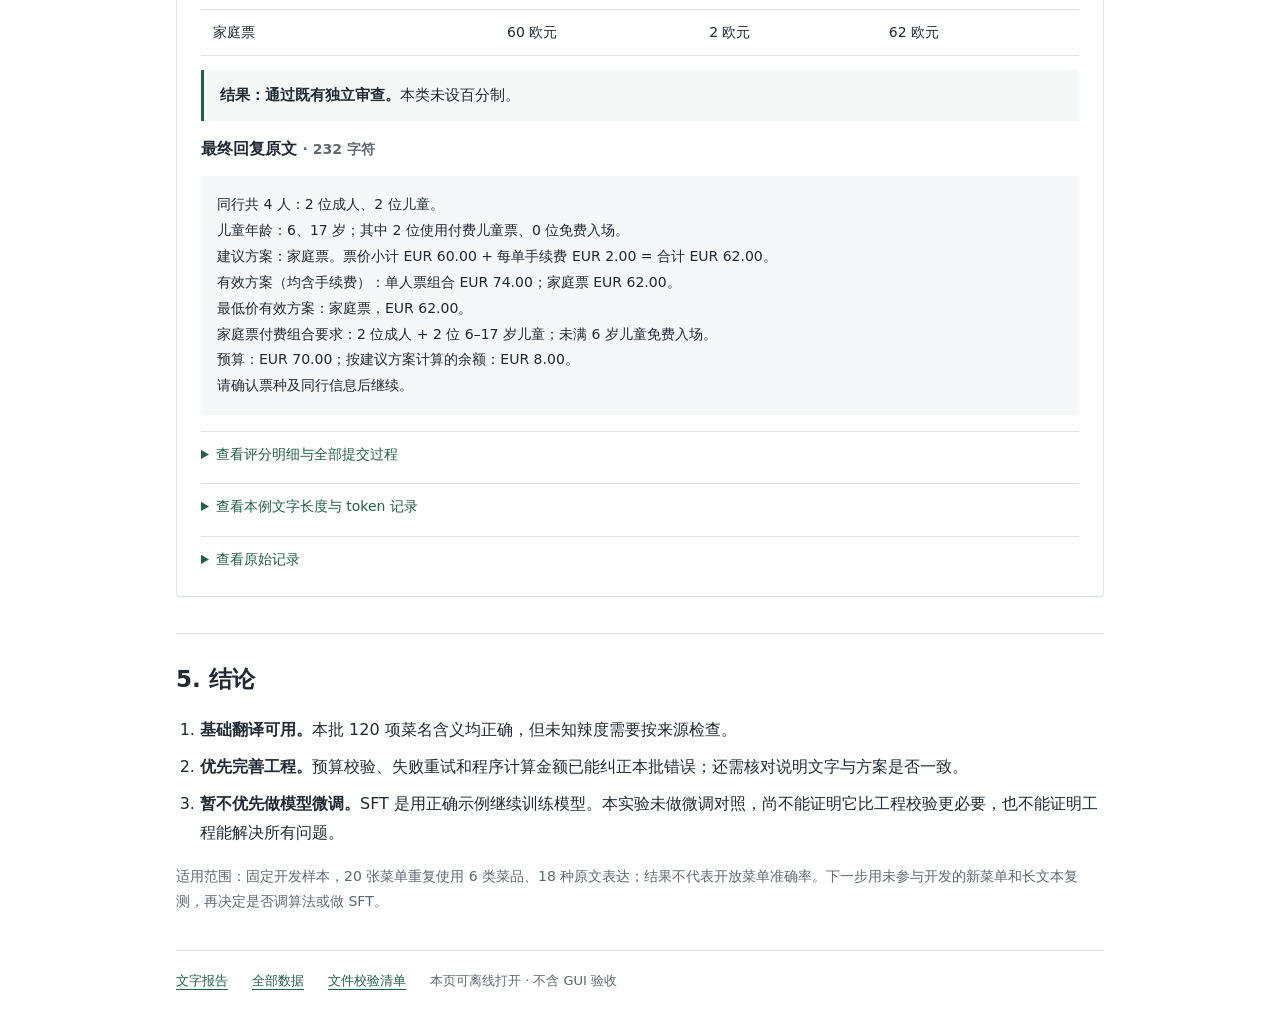
==== commit e7b3f393: "Add complete offline casebook with per-case evidence and token records" ====
--- a/docs/agent-text-report/index.html
+++ b/docs/agent-text-report/index.html
@@ -67,7 +67,7 @@
 <p class="small">45个任务共调用模型129次，累计输出27,898 tokens；平均值为27,898÷129。累计值不能与单次4,096上限比较。程序生成的最终回复没有另行统计token数。</p>
 <p class="definition"><b>结论：本批短回复未发现 token 上限截断。</b>回复变短主要来自程序整理。长文本是否截断、页面是否隐藏文字、输入上下文是否被裁剪，本批均未验证。</p>
 </section>
-<section id="examples"><h2>4. 实际样例</h2><p class="small">每类先展示 1 例，可切换查看全部 45 例。输入摘要为便于阅读而整理，输出原文保留在各例中。</p><div id="examples-list"></div><noscript>请启用 JavaScript 查看样例，或阅读 <a href="report.md">文字报告</a>。</noscript></section>
+<section id="examples"><h2>4. 实际样例</h2><p><a href="examples.html">打开完整样例册（45例） →</a></p><p class="small">下方每类先展示1例，可切换全部45例；完整样例册按场景逐例展开，包含各轮提交、评分明细及文字长度与token记录。</p><div id="examples-list"></div><noscript>请阅读 <a href="examples.html">完整样例册</a> 或 <a href="report.md">文字报告</a>。</noscript></section>
 <section id="conclusion">
 <h2>5. 结论</h2><ol>
 <li><b>基础翻译可用。</b>本批 120 项菜名含义均正确，但未知辣度需要按来源检查。</li>
--- a/docs/agent-text-report/assets/style.css
+++ b/docs/agent-text-report/assets/style.css
@@ -2,3 +2,4 @@
 *{box-sizing:border-box}html{scroll-behavior:smooth;scroll-padding-top:24px}body{margin:0;background:#fff;color:var(--ink);font:16px/1.8 system-ui,-apple-system,"Segoe UI","Microsoft YaHei",sans-serif}main{max-width:1000px;margin:auto;padding:48px 36px 24px}h1,h2,h3,h4,p{margin:0}h1{font-size:32px;line-height:1.35;letter-spacing:.01em;margin:12px 0 20px}h2{font-size:23px;line-height:1.5;margin-bottom:20px}h3{font-size:18px;margin:26px 0 12px}h4{font-size:16px;margin-bottom:8px}p+p{margin-top:10px}.meta,.small{font-size:14px;color:var(--muted)}.lead{font-size:18px;line-height:1.85;max-width:880px}a{color:var(--accent);text-underline-offset:4px}nav{display:flex;flex-wrap:wrap;gap:12px 28px;margin-top:24px;font-size:14px}nav a{text-decoration:none}section{border-top:1px solid var(--line);margin-top:36px;padding-top:28px}.setup{display:grid;grid-template-columns:60px 1fr;gap:10px 18px;margin:0}dt{font-weight:650}dd{margin:0}.definition{background:var(--soft);padding:14px 18px;margin-top:18px;font-size:14px;line-height:1.9}.table-wrap{max-width:100%;overflow-x:auto;margin:14px 0}table{width:100%;border-collapse:collapse;font-size:14px;line-height:1.7;text-align:left}th,td{padding:11px 12px;border-bottom:1px solid var(--line);vertical-align:top}thead th{background:var(--soft);font-weight:600}tbody th{font-weight:500;min-width:138px}.metrics td:nth-last-child(-n+2){white-space:nowrap}.rubrics{display:grid;grid-template-columns:1fr 1fr;gap:28px}.rubrics>div{padding:16px 0;border-top:2px solid var(--line)}.example{border:1px solid var(--line);padding:24px;margin-top:22px;border-radius:4px}.example-head{display:flex;align-items:center;justify-content:space-between;gap:14px;margin-bottom:20px}.example-head h3{margin:0;white-space:nowrap}.example-head label{flex:0 1 400px;min-width:0}select{width:100%;padding:9px 28px 9px 10px;font:inherit;font-size:14px;line-height:1.5;border:1px solid #a9b4bc;border-radius:3px;background:#fff;color:var(--ink)}select:focus-visible,summary:focus-visible,a:focus-visible{outline:2px solid var(--accent);outline-offset:4px}.sr-only{position:absolute;width:1px;height:1px;overflow:hidden;clip-path:inset(50%)}.example p{font-size:15px}.example .small{font-size:14px}.result{margin:14px 0;padding:12px 16px;border-left:3px solid var(--accent);background:#f4f8f6}pre{font:inherit;font-size:14px;line-height:1.85;white-space:pre-wrap;overflow-wrap:anywhere;background:var(--soft);padding:16px;margin:12px 0 0}details{border-top:1px solid var(--line);margin-top:16px;padding-top:10px;font-size:14px}summary{cursor:pointer;color:var(--accent);width:fit-content}details img{display:block;max-width:100%;width:420px;height:auto;margin:16px auto}.changed{color:#965000;font-weight:600}.attempts{padding-left:22px;margin:12px 0}.attempts li{padding:3px 0;font-size:14px}.sample-table{min-width:590px}ol{padding-left:24px;margin:0}li+li{margin-top:8px}#conclusion .small{margin-top:16px}footer{border-top:1px solid var(--line);display:flex;flex-wrap:wrap;gap:8px 24px;margin-top:36px;padding-top:18px;font-size:13px;color:var(--muted)}
 @media(max-width:600px){body{font-size:15px}main{padding:26px 18px 20px}h1{font-size:27px}h2{font-size:21px}.lead{font-size:17px}.meta{font-size:12px}.setup{grid-template-columns:36px 1fr;gap:12px}.rubrics{grid-template-columns:1fr;gap:4px}.example{padding:16px}.example-head{display:block}.example-head h3{margin-bottom:10px}.example-head label{display:block}th,td{padding:9px 8px}#results table{min-width:580px}.length-table{min-width:480px!important}nav{gap:8px 18px}.definition{padding:12px}section{margin-top:28px}}
 @media print{main{max-width:none;padding:0}body{font-size:11pt}nav,select,footer,.example-head label{display:none}section{margin-top:20px;padding-top:18px}.example{break-inside:avoid}.table-wrap{overflow:visible}a{color:inherit}.lead{font-size:13pt}h1{font-size:24pt}h2{font-size:17pt}}
+.casebook-item{padding:18px 0}.casebook-item>summary{font-size:17px;font-weight:600;color:var(--ink);width:auto}.casebook-item>summary .small{display:inline-block;margin-left:10px;font-weight:400}.casebook-content{padding:20px 0 8px}.casebook-content h4{margin-top:18px}.fingerprint{overflow-wrap:anywhere}.casebook-content details{padding-bottom:12px}@media(max-width:600px){.casebook-item>summary{font-size:15px}.casebook-item>summary .small{display:block;margin-left:18px}}
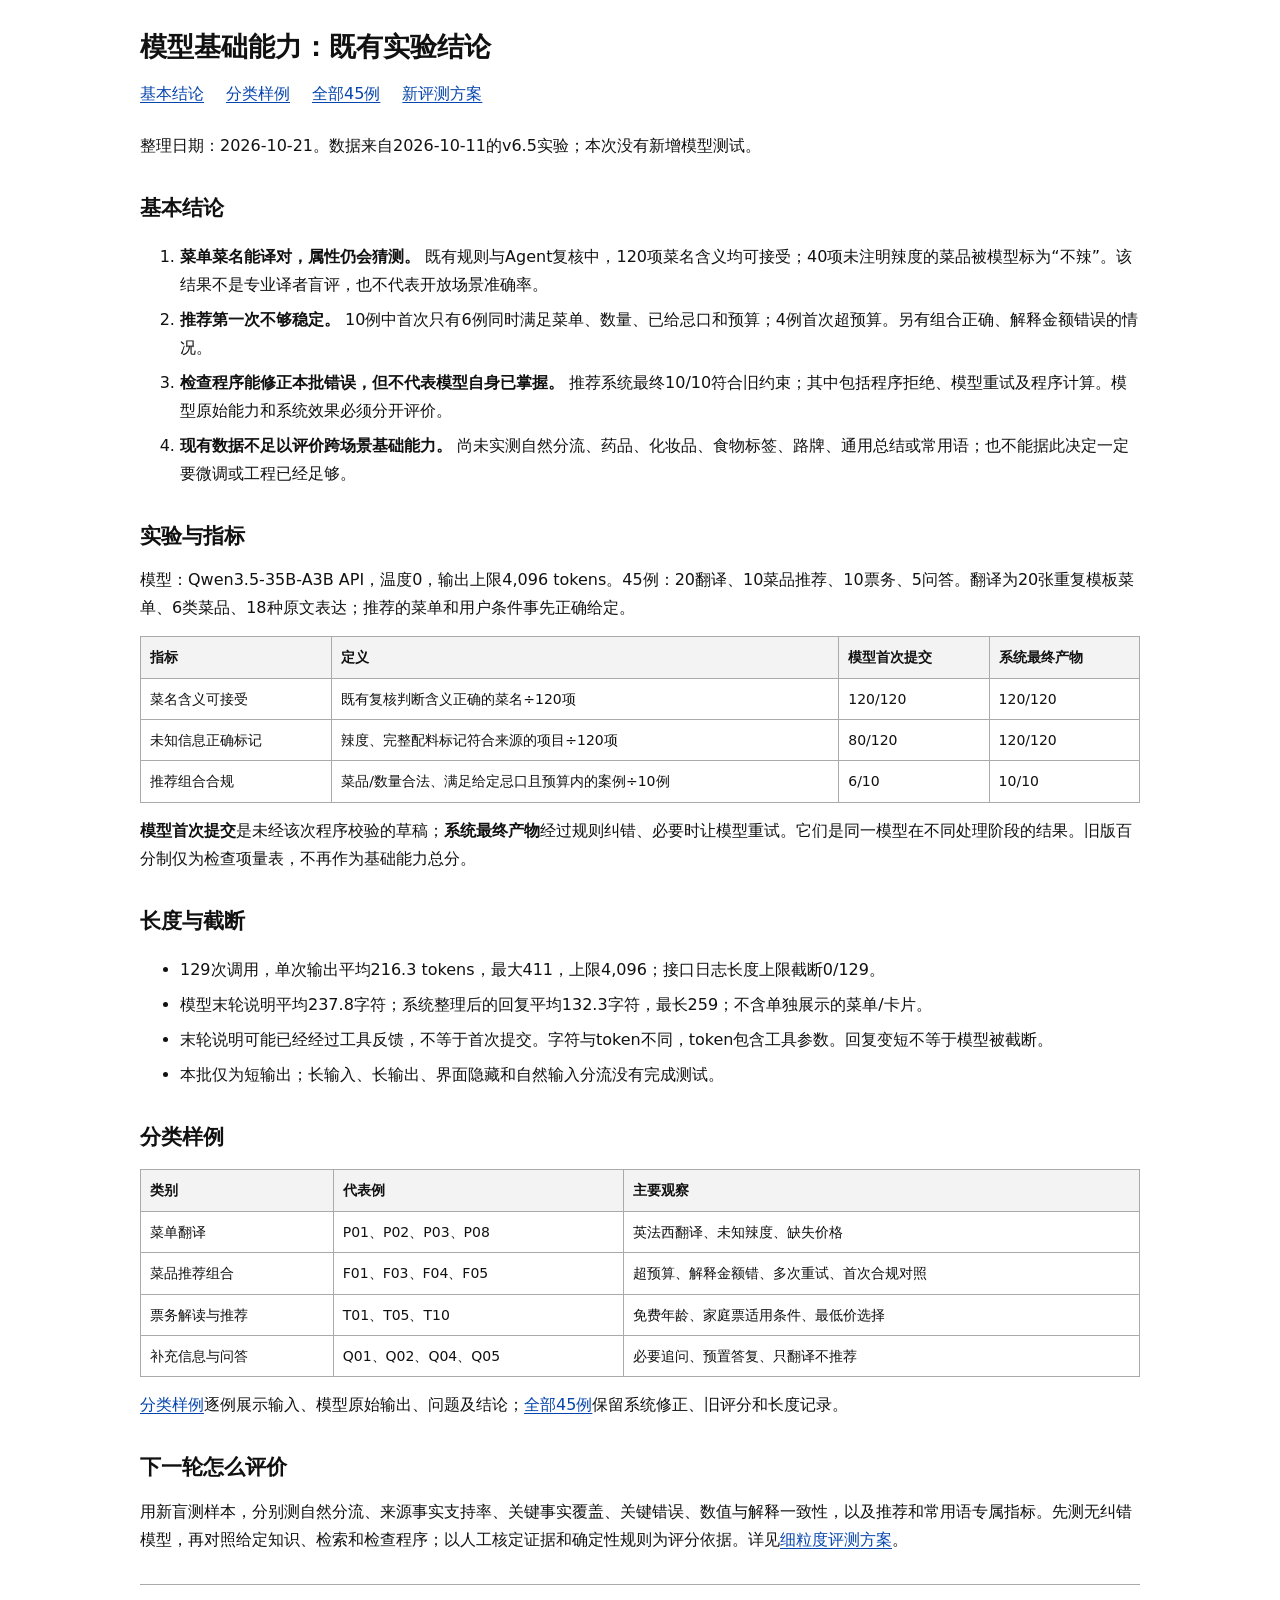
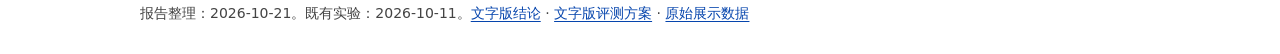
==== commit c14b0398: "Focus report on raw model evidence and define fine-grained evaluation protocol" ====
--- a/docs/agent-text-report/index.html
+++ b/docs/agent-text-report/index.html
@@ -1,79 +1,15 @@
 <!doctype html>
-<html lang="zh-CN">
-<head><meta charset="utf-8"><meta name="viewport" content="width=device-width,initial-scale=1"><title>点餐助手文字评测报告</title><link rel="stylesheet" href="assets/style.css"></head>
-<body><main>
-<header>
-<p class="meta">实验：2026-10-11 · 文字复核：2026-10-13 · 报告更新：2026-10-17</p>
-<h1>点餐助手文字评测报告</h1>
-<p class="lead">本批菜名翻译全部正确；推荐方案首次合规率为 60%，加入程序检查与重试后达到 100%。当前优先完善工程校验，暂无证据表明必须微调模型。</p>
-<nav aria-label="报告目录"><a href="#setup">实验设置</a><a href="#results">结果与评分</a><a href="#length">长度与截断</a><a href="#examples">实际样例</a><a href="#conclusion">结论</a></nav>
-</header>
-<section id="setup">
-<h2>1. 实验设置</h2>
-<dl class="setup">
-<dt>模型</dt><dd>Qwen3.5-35B-A3B，调用现成模型服务；温度 0（减少生成随机性），单次最多输出 4,096 tokens；未微调。</dd>
-<dt>任务</dt><dd>45 例：菜单翻译 20、菜品推荐 10、票务推荐 10、补充信息问答 5。</dd>
-<dt>输入</dt><dd>翻译使用英、法、西三语菜单图片，每张 6 项；推荐使用已正确识读的菜单、预算和忌口。</dd>
-<dt>方法</dt><dd>由另一个评审助手对照原图、菜单价格和用户条件核对结果，再按规则逐项评分；未做专业译者或用户盲评。</dd>
-</dl>
-</section>
-<section id="results">
-<h2>2. 结果与评分</h2>
-<h3>先分清：模型初稿与系统最终方案</h3>
-<p><b>模型提交初稿 → 程序校验、纠错或退回重试 → 保存最终方案，并整理回复。</b></p>
-<div class="table-wrap"><table>
-<thead><tr><th>名称</th><th>取哪份结果</th><th>F01：预算 24 欧元的实际例子</th></tr></thead>
-<tbody>
-<tr><th>首次方案<br>模型初稿</th><td>模型第一次提交的菜单条目或推荐组合，尚未经过本次提交后的程序检查。</td><td>鸡饭14 + 沙拉8 + 饮料4 = <b>26 欧元</b>，超预算，得60分。</td></tr>
-<tr><th>最终方案<br>系统校验后</th><td>经过价格核算、未知信息纠错，必要时让同一模型重新生成后，实际保存的菜单或组合。</td><td>程序拒绝超支方案，模型重试：鸡饭14 + 饮料4 = <b>18 欧元</b>，得100分。</td></tr>
-</tbody></table></div>
-<p class="definition">这里比较的是<b>同一模型、同一批任务在校验前后的结果</b>，不是两个模型，也不是微调前后。方案指菜单条目或所选组合；回复指向用户解释结果的文字。最终100%体现模型与程序共同作用。</p>
-<h3>指标含义与结果</h3>
-<div class="table-wrap"><table class="metrics">
-<thead><tr><th>指标</th><th>含义与计算方法</th><th>首次方案<br>模型初稿</th><th>最终方案<br>系统校验后</th></tr></thead>
-<tbody>
-<tr><th>菜名翻译准确率</th><td>菜名意思译对的项数 ÷ 120项。“辣面”和“辣面条”都算对；本项不评价价格、辣度标记。</td><td>120/120<br><b>100%</b></td><td>120/120<br><b>100%</b></td></tr>
-<tr><th>未知信息处理正确率</th><td>辣度与完整配料的标记均符合原图的项数 ÷ 120项。未写辣度应标“未知”；未给完整配料不能声称已确认。</td><td>80/120<br><b>66.7%</b></td><td>120/120<br><b>100%</b></td></tr>
-<tr><th>推荐方案合规率</th><td>同时满足三项的方案数 ÷ 10例：所选菜品存在且数量为正整数、满足已给忌口、总价≤预算。任一不满足就算失败。</td><td>6/10<br><b>60%</b></td><td>10/10<br><b>100%</b></td></tr>
-<tr><th>翻译平均分</th><td>20 例按下方量表评分，再取平均</td><td><b>93.33</b>/100</td><td><b>100</b>/100</td></tr>
-<tr><th>推荐平均分</th><td>10 例按下方量表评分，再取平均</td><td><b>84</b>/100</td><td><b>100</b>/100</td></tr>
-</tbody></table></div>
-<p>翻译的问题是把 40 项未注明辣度的菜品写成“不辣”；推荐的问题是 4 例首次超预算。票务 10 例、问答 5 例的最终结果均通过既有审查，未另设百分制。</p>
-<h3>分数怎么打</h3>
-<div class="rubrics">
-<div><h4>翻译：满分 100</h4><p>菜名含义 40 分 + 项目完整 20 分 + 价格与币种 20 分 + 未知信息处理 20 分。</p><p class="small">项目完整要求不漏项、不多项；其余三项按正确比例给分。例如 6 项中 1 项辣度误判，扣 20÷6≈3.33 分。</p></div>
-<div><h4>推荐：满分 100</h4><p>菜品在菜单内且数量为正整数 30 分 + 满足已给忌口 30 分 + 不超预算 40 分。</p><p class="small">每项满足得全分，否则得 0 分。方案只要超预算，即使其他两项正确，也只能得 60 分。</p></div>
-</div>
-<p class="definition"><b>准确率看“多少项正确”，评分看“检查项得了多少分”。</b>推荐合规不代表符合个人口味；100 分也不代表说明文字完全正确。F03 的组合实际为 48 欧元，首次说明却写成 78 欧元，这个文字错误未计入方案分。</p>
-</section>
-<section id="length">
-<h2>3. 输出长度与 token 截断</h2>
-<h3>文字长度：用户需要读多少内容</h3>
-<p><b>字符数</b>：去掉空格和换行，每个汉字、字母、数字、标点各算1个。例如“预算24欧元”是6个字符。下表只数回复文字，不包含单独展示的菜单与卡片。</p>
-<p class="definition"><b>模型末轮回复</b>：模型最后一次生成的说明文字，可能已经过重试，并非上表“首次方案”。<br><b>最终回复</b>：程序核算金额、整理格式后，展示给用户的文字。</p>
-<div class="table-wrap"><table class="length-table"><thead><tr><th>任务</th><th>模型末轮回复<br>平均字符数</th><th>最终回复<br>平均字符数</th><th>最终最长<br>字符数</th></tr></thead><tbody id="length-rows"></tbody></table></div>
-<p>45例合计：平均 <b>237.8 → 132.3 字符</b>，最终最长259字符；超过300字符的回复由 <b>8/45 → 0/45</b>。300字符仅用于观察长短，不是预设的合格线。</p>
-<p class="small">F01 的说明文字由266变为147字符。翻译任务的最终回复较短，是因为完整译文另放在菜单表中，并非删除或截断了译文。</p>
-<h3>Token 截断：模型是否因额度用完而停止</h3>
-<p><b>Token</b> 是模型切分文本后的计量单位，与汉字数不一一对应。<b>输出截断</b>指达到单次输出额度后被迫停止；本报告以接口日志的 <code>finish_reason=length</code> 为判据。</p>
-<div class="table-wrap"><table>
-<thead><tr><th>指标</th><th>定义</th><th>本次结果</th></tr></thead>
-<tbody>
-<tr><th>单次输出上限</th><td>每次模型调用允许生成的最大 token 数；不是输入上下文上限。</td><td><b>4,096 tokens</b></td></tr>
-<tr><th>单次实际输出长度</th><td>接口记录的输出 token 数，包含自然语言或工具调用参数。</td><td>平均 <b>216.3</b>；最大 <b>411</b>，约占上限10.0%</td></tr>
-<tr><th>输出截断率</th><td>因长度上限结束的调用数 ÷ 全部129次调用。</td><td><b>0/129（0%）</b></td></tr>
-<tr><th>调用结束方式</th><td>正常输出工具参数，或自然结束回复；这两类均不算长度截断。</td><td>工具调用结束81次；自然回复结束48次</td></tr>
-</tbody></table></div>
-<p class="small">45个任务共调用模型129次，累计输出27,898 tokens；平均值为27,898÷129。累计值不能与单次4,096上限比较。程序生成的最终回复没有另行统计token数。</p>
-<p class="definition"><b>结论：本批短回复未发现 token 上限截断。</b>回复变短主要来自程序整理。长文本是否截断、页面是否隐藏文字、输入上下文是否被裁剪，本批均未验证。</p>
-</section>
-<section id="examples"><h2>4. 实际样例</h2><p><a href="examples.html">打开完整样例册（45例） →</a></p><p class="small">下方每类先展示1例，可切换全部45例；完整样例册按场景逐例展开，包含各轮提交、评分明细及文字长度与token记录。</p><div id="examples-list"></div><noscript>请阅读 <a href="examples.html">完整样例册</a> 或 <a href="report.md">文字报告</a>。</noscript></section>
-<section id="conclusion">
-<h2>5. 结论</h2><ol>
-<li><b>基础翻译可用。</b>本批 120 项菜名含义均正确，但未知辣度需要按来源检查。</li>
-<li><b>优先完善工程。</b>预算校验、失败重试和程序计算金额已能纠正本批错误；还需核对说明文字与方案是否一致。</li>
-<li><b>暂不优先做模型微调。</b>SFT 是用正确示例继续训练模型。本实验未做微调对照，尚不能证明它比工程校验更必要，也不能证明工程能解决所有问题。</li>
-</ol><p class="small">适用范围：固定开发样本，20 张菜单重复使用 6 类菜品、18 种原文表达；结果不代表开放菜单准确率。下一步用未参与开发的新菜单和长文本复测，再决定是否调算法或做 SFT。</p>
-</section>
-<footer><a href="report.md">文字报告</a><a href="data/cases.json" download>全部数据</a><a href="data/integrity.json">文件校验清单</a><span>本页可离线打开 · 不含 GUI 验收</span></footer>
-</main><script src="assets/data.js"></script><script src="assets/app.js"></script></body></html>
+<html lang="zh-CN"><head><meta charset="utf-8"><meta name="viewport" content="width=device-width,initial-scale=1"><title>模型基础能力：既有实验结论</title><link rel="stylesheet" href="assets/style.css"></head><body><main><h1>模型基础能力：既有实验结论</h1><nav><a href="index.html">基本结论</a><a href="examples.html">分类样例</a><a href="all-cases.html">全部45例</a><a href="evaluation-design.html">新评测方案</a></nav><p>整理日期：2026-10-21。数据来自2026-10-11的v6.5实验；本次没有新增模型测试。</p>
+<h2>基本结论</h2>
+<ol><li><b>菜单菜名能译对，属性仍会猜测。</b> 既有规则与Agent复核中，120项菜名含义均可接受；40项未注明辣度的菜品被模型标为“不辣”。该结果不是专业译者盲评，也不代表开放场景准确率。</li><li><b>推荐第一次不够稳定。</b> 10例中首次只有6例同时满足菜单、数量、已给忌口和预算；4例首次超预算。另有组合正确、解释金额错误的情况。</li><li><b>检查程序能修正本批错误，但不代表模型自身已掌握。</b> 推荐系统最终10/10符合旧约束；其中包括程序拒绝、模型重试及程序计算。模型原始能力和系统效果必须分开评价。</li><li><b>现有数据不足以评价跨场景基础能力。</b> 尚未实测自然分流、药品、化妆品、食物标签、路牌、通用总结或常用语；也不能据此决定一定要微调或工程已经足够。</li></ol>
+<h2>实验与指标</h2>
+<p>模型：Qwen3.5-35B-A3B API，温度0，输出上限4,096 tokens。45例：20翻译、10菜品推荐、10票务、5问答。翻译为20张重复模板菜单、6类菜品、18种原文表达；推荐的菜单和用户条件事先正确给定。</p>
+<div class="table-wrap"><table><thead><tr><th>指标</th><th>定义</th><th>模型首次提交</th><th>系统最终产物</th></tr></thead><tbody><tr><td>菜名含义可接受</td><td>既有复核判断含义正确的菜名÷120项</td><td>120/120</td><td>120/120</td></tr><tr><td>未知信息正确标记</td><td>辣度、完整配料标记符合来源的项目÷120项</td><td>80/120</td><td>120/120</td></tr><tr><td>推荐组合合规</td><td>菜品/数量合法、满足给定忌口且预算内的案例÷10例</td><td>6/10</td><td>10/10</td></tr></tbody></table></div>
+<p><b>模型首次提交</b>是未经该次程序校验的草稿；<b>系统最终产物</b>经过规则纠错、必要时让模型重试。它们是同一模型在不同处理阶段的结果。旧版百分制仅为检查项量表，不再作为基础能力总分。</p>
+<h2>长度与截断</h2>
+<ul><li>129次调用，单次输出平均216.3 tokens，最大411，上限4,096；接口日志长度上限截断0/129。</li><li>模型末轮说明平均237.8字符；系统整理后的回复平均132.3字符，最长259；不含单独展示的菜单/卡片。</li><li>末轮说明可能已经经过工具反馈，不等于首次提交。字符与token不同，token包含工具参数。回复变短不等于模型被截断。</li><li>本批仅为短输出；长输入、长输出、界面隐藏和自然输入分流没有完成测试。</li></ul>
+<h2>分类样例</h2>
+<div class="table-wrap"><table><thead><tr><th>类别</th><th>代表例</th><th>主要观察</th></tr></thead><tbody><tr><td>菜单翻译</td><td>P01、P02、P03、P08</td><td>英法西翻译、未知辣度、缺失价格</td></tr><tr><td>菜品推荐组合</td><td>F01、F03、F04、F05</td><td>超预算、解释金额错、多次重试、首次合规对照</td></tr><tr><td>票务解读与推荐</td><td>T01、T05、T10</td><td>免费年龄、家庭票适用条件、最低价选择</td></tr><tr><td>补充信息与问答</td><td>Q01、Q02、Q04、Q05</td><td>必要追问、预置答复、只翻译不推荐</td></tr></tbody></table></div>
+<p><a href="examples.html">分类样例</a>逐例展示输入、模型原始输出、问题及结论；<a href="all-cases.html">全部45例</a>保留系统修正、旧评分和长度记录。</p>
+<h2>下一轮怎么评价</h2>
+<p>用新盲测样本，分别测自然分流、来源事实支持率、关键事实覆盖、关键错误、数值与解释一致性，以及推荐和常用语专属指标。先测无纠错模型，再对照给定知识、检索和检查程序；以人工核定证据和确定性规则为评分依据。详见<a href="evaluation-design.html">细粒度评测方案</a>。</p><footer>报告整理：2026-10-21。既有实验：2026-10-11。<a href="report.md">文字版结论</a> · <a href="evaluation-design.md">文字版评测方案</a> · <a href="data/cases.json">原始展示数据</a></footer></main></body></html>
--- a/docs/agent-text-report/assets/style.css
+++ b/docs/agent-text-report/assets/style.css
@@ -1,5 +1 @@
-:root{color-scheme:light;--ink:#202a35;--muted:#5e6873;--line:#dce2e7;--accent:#21604b;--soft:#f5f7f8}
-*{box-sizing:border-box}html{scroll-behavior:smooth;scroll-padding-top:24px}body{margin:0;background:#fff;color:var(--ink);font:16px/1.8 system-ui,-apple-system,"Segoe UI","Microsoft YaHei",sans-serif}main{max-width:1000px;margin:auto;padding:48px 36px 24px}h1,h2,h3,h4,p{margin:0}h1{font-size:32px;line-height:1.35;letter-spacing:.01em;margin:12px 0 20px}h2{font-size:23px;line-height:1.5;margin-bottom:20px}h3{font-size:18px;margin:26px 0 12px}h4{font-size:16px;margin-bottom:8px}p+p{margin-top:10px}.meta,.small{font-size:14px;color:var(--muted)}.lead{font-size:18px;line-height:1.85;max-width:880px}a{color:var(--accent);text-underline-offset:4px}nav{display:flex;flex-wrap:wrap;gap:12px 28px;margin-top:24px;font-size:14px}nav a{text-decoration:none}section{border-top:1px solid var(--line);margin-top:36px;padding-top:28px}.setup{display:grid;grid-template-columns:60px 1fr;gap:10px 18px;margin:0}dt{font-weight:650}dd{margin:0}.definition{background:var(--soft);padding:14px 18px;margin-top:18px;font-size:14px;line-height:1.9}.table-wrap{max-width:100%;overflow-x:auto;margin:14px 0}table{width:100%;border-collapse:collapse;font-size:14px;line-height:1.7;text-align:left}th,td{padding:11px 12px;border-bottom:1px solid var(--line);vertical-align:top}thead th{background:var(--soft);font-weight:600}tbody th{font-weight:500;min-width:138px}.metrics td:nth-last-child(-n+2){white-space:nowrap}.rubrics{display:grid;grid-template-columns:1fr 1fr;gap:28px}.rubrics>div{padding:16px 0;border-top:2px solid var(--line)}.example{border:1px solid var(--line);padding:24px;margin-top:22px;border-radius:4px}.example-head{display:flex;align-items:center;justify-content:space-between;gap:14px;margin-bottom:20px}.example-head h3{margin:0;white-space:nowrap}.example-head label{flex:0 1 400px;min-width:0}select{width:100%;padding:9px 28px 9px 10px;font:inherit;font-size:14px;line-height:1.5;border:1px solid #a9b4bc;border-radius:3px;background:#fff;color:var(--ink)}select:focus-visible,summary:focus-visible,a:focus-visible{outline:2px solid var(--accent);outline-offset:4px}.sr-only{position:absolute;width:1px;height:1px;overflow:hidden;clip-path:inset(50%)}.example p{font-size:15px}.example .small{font-size:14px}.result{margin:14px 0;padding:12px 16px;border-left:3px solid var(--accent);background:#f4f8f6}pre{font:inherit;font-size:14px;line-height:1.85;white-space:pre-wrap;overflow-wrap:anywhere;background:var(--soft);padding:16px;margin:12px 0 0}details{border-top:1px solid var(--line);margin-top:16px;padding-top:10px;font-size:14px}summary{cursor:pointer;color:var(--accent);width:fit-content}details img{display:block;max-width:100%;width:420px;height:auto;margin:16px auto}.changed{color:#965000;font-weight:600}.attempts{padding-left:22px;margin:12px 0}.attempts li{padding:3px 0;font-size:14px}.sample-table{min-width:590px}ol{padding-left:24px;margin:0}li+li{margin-top:8px}#conclusion .small{margin-top:16px}footer{border-top:1px solid var(--line);display:flex;flex-wrap:wrap;gap:8px 24px;margin-top:36px;padding-top:18px;font-size:13px;color:var(--muted)}
-@media(max-width:600px){body{font-size:15px}main{padding:26px 18px 20px}h1{font-size:27px}h2{font-size:21px}.lead{font-size:17px}.meta{font-size:12px}.setup{grid-template-columns:36px 1fr;gap:12px}.rubrics{grid-template-columns:1fr;gap:4px}.example{padding:16px}.example-head{display:block}.example-head h3{margin-bottom:10px}.example-head label{display:block}th,td{padding:9px 8px}#results table{min-width:580px}.length-table{min-width:480px!important}nav{gap:8px 18px}.definition{padding:12px}section{margin-top:28px}}
-@media print{main{max-width:none;padding:0}body{font-size:11pt}nav,select,footer,.example-head label{display:none}section{margin-top:20px;padding-top:18px}.example{break-inside:avoid}.table-wrap{overflow:visible}a{color:inherit}.lead{font-size:13pt}h1{font-size:24pt}h2{font-size:17pt}}
-.casebook-item{padding:18px 0}.casebook-item>summary{font-size:17px;font-weight:600;color:var(--ink);width:auto}.casebook-item>summary .small{display:inline-block;margin-left:10px;font-weight:400}.casebook-content{padding:20px 0 8px}.casebook-content h4{margin-top:18px}.fingerprint{overflow-wrap:anywhere}.casebook-content details{padding-bottom:12px}@media(max-width:600px){.casebook-item>summary{font-size:15px}.casebook-item>summary .small{display:block;margin-left:18px}}
+body{margin:0;color:#111;background:white;font:16px/1.75 "Microsoft YaHei",system-ui,sans-serif}main{max-width:1000px;padding:28px 22px;margin:auto}h1{font-size:27px;line-height:1.4;margin:0 0 14px}h2{font-size:21px;margin:30px 0 12px}h3{font-size:18px;margin:0 0 14px}h4{font-size:16px;margin:18px 0 8px}p{margin:10px 0}nav{display:flex;gap:10px 22px;flex-wrap:wrap;margin:14px 0 24px}a{color:#0645ad;text-underline-offset:3px}article{border-top:1px solid #999;padding:24px 0;margin-top:20px}table{border-collapse:collapse;width:100%;font-size:14px;line-height:1.6}td,th{border:1px solid #aaa;padding:9px;text-align:left;vertical-align:top}th{background:#f3f3f3;font-weight:600}.table-wrap{overflow:auto;margin:14px 0;max-width:100%}pre{white-space:pre-wrap;overflow-wrap:anywhere;font:14px/1.7 "Microsoft YaHei",system-ui,sans-serif;background:#f6f6f6;border:1px solid #ddd;padding:12px;margin:10px 0}code{overflow-wrap:anywhere}details{margin:16px 0;font-size:14px}summary{cursor:pointer;color:#0645ad}details h4{font-size:15px}.note,footer{color:#444;font-size:14px}footer{border-top:1px solid #aaa;padding-top:16px;margin-top:30px}li{margin:7px 0}img{max-width:100%;height:auto}@media(max-width:600px){main{padding:20px 14px}h1{font-size:23px}table{min-width:580px}nav{gap:8px 16px}}@media print{nav{display:none}main{padding:0;max-width:none}a{color:inherit}pre{font-size:10pt}.table-wrap{overflow:visible}table{font-size:10pt}h1{font-size:20pt}h2{font-size:16pt}h3{font-size:14pt}}
